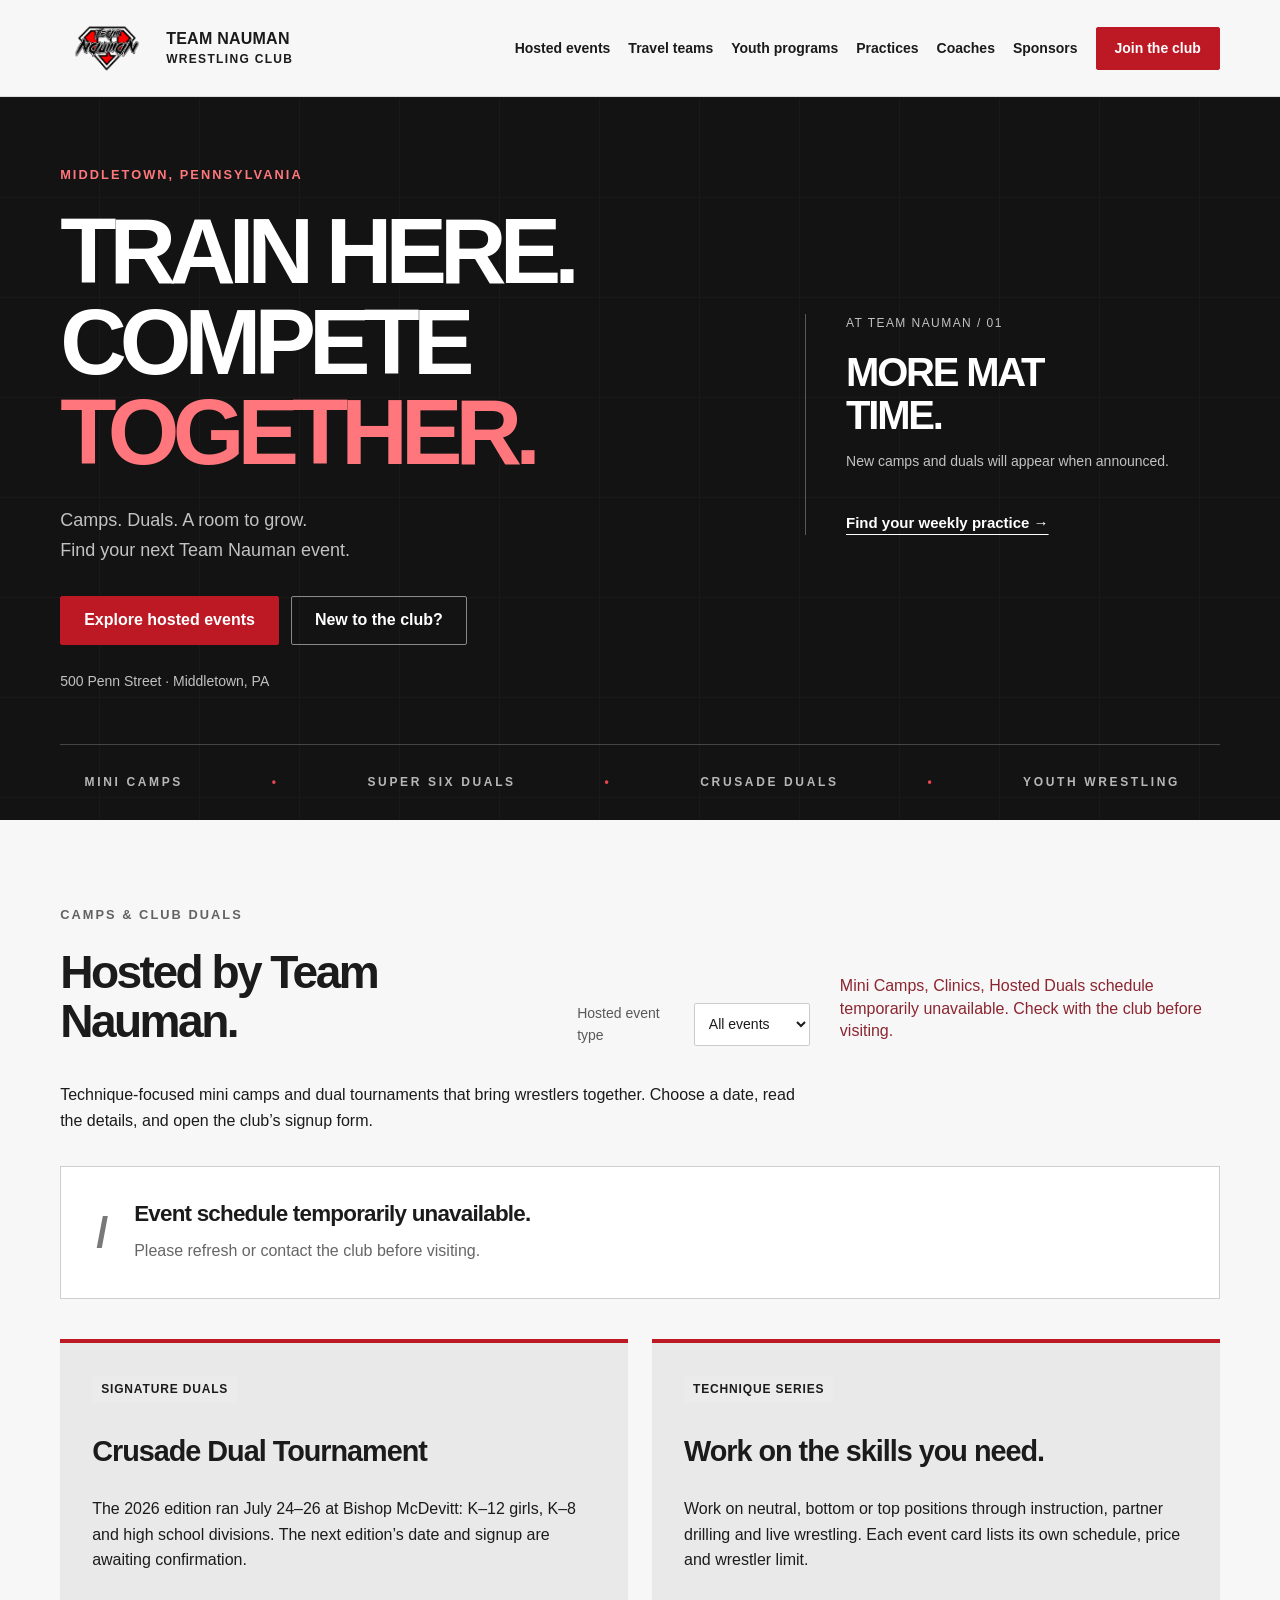
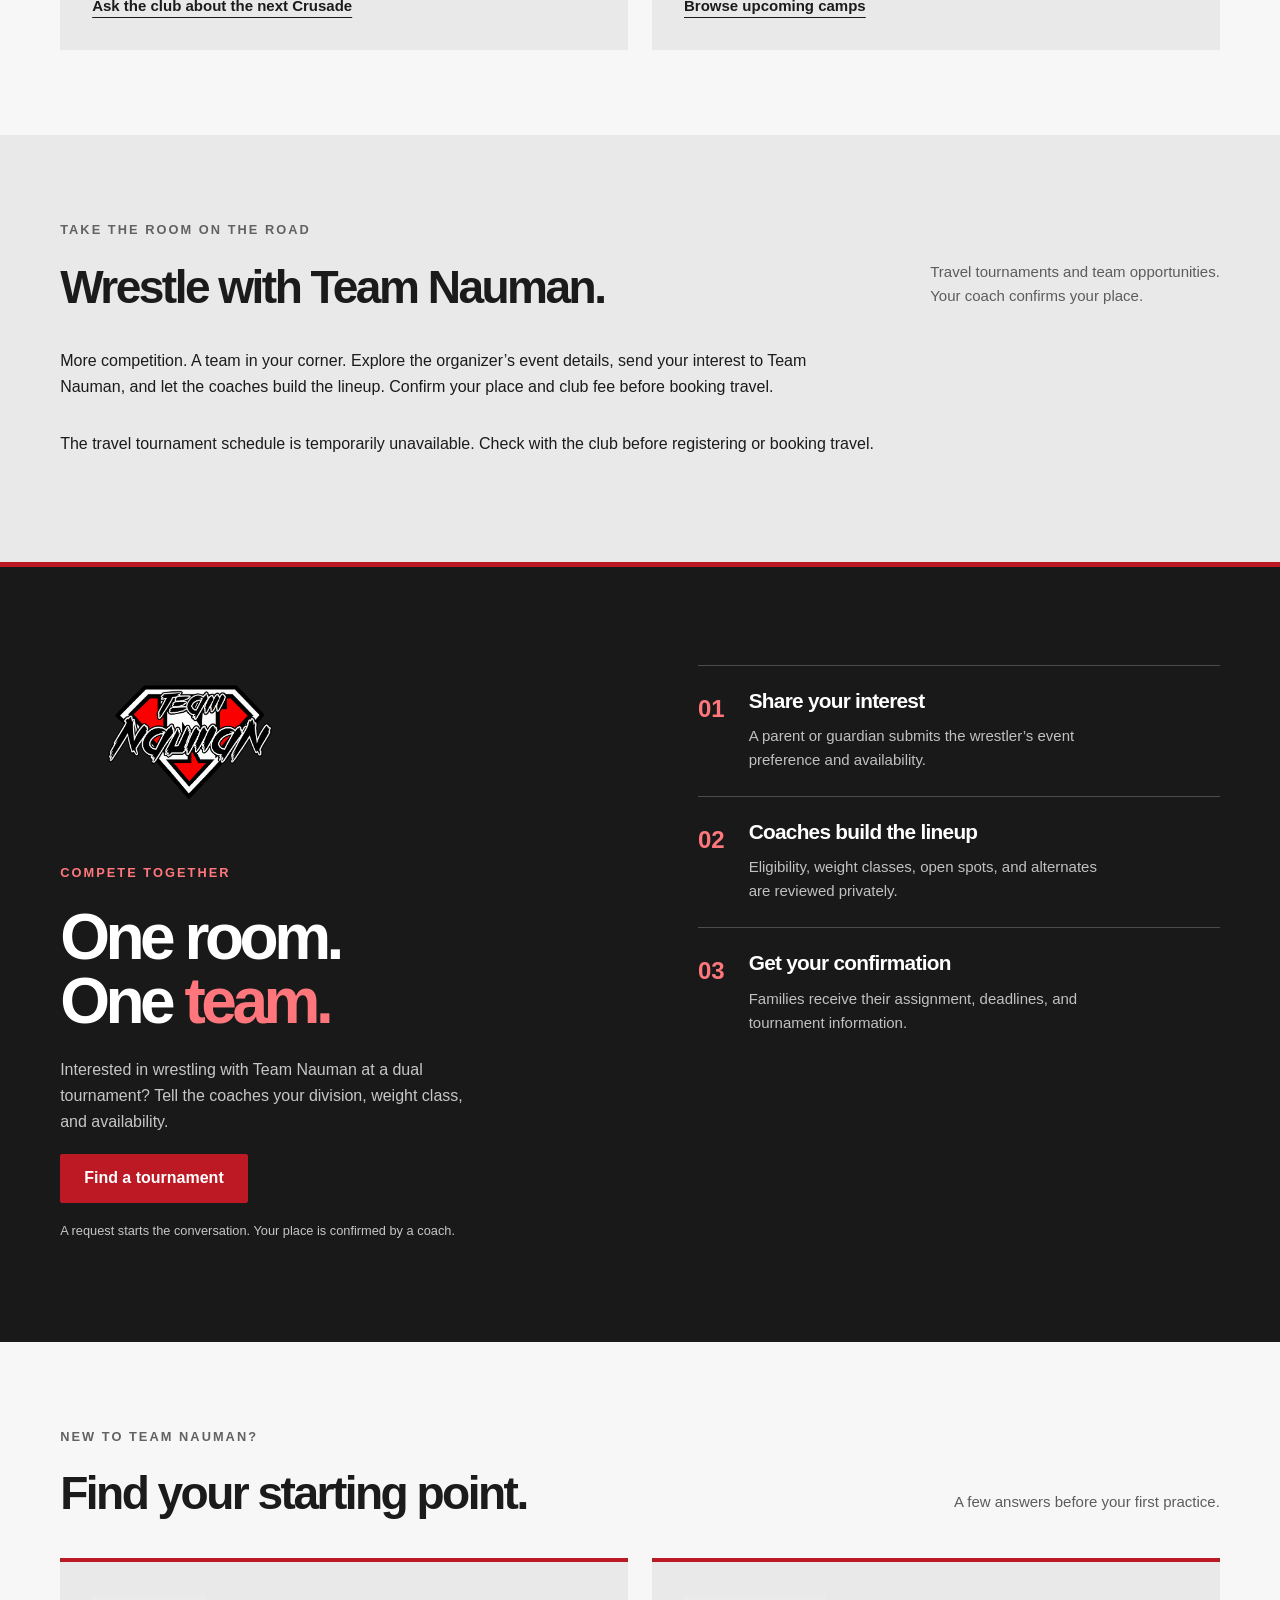
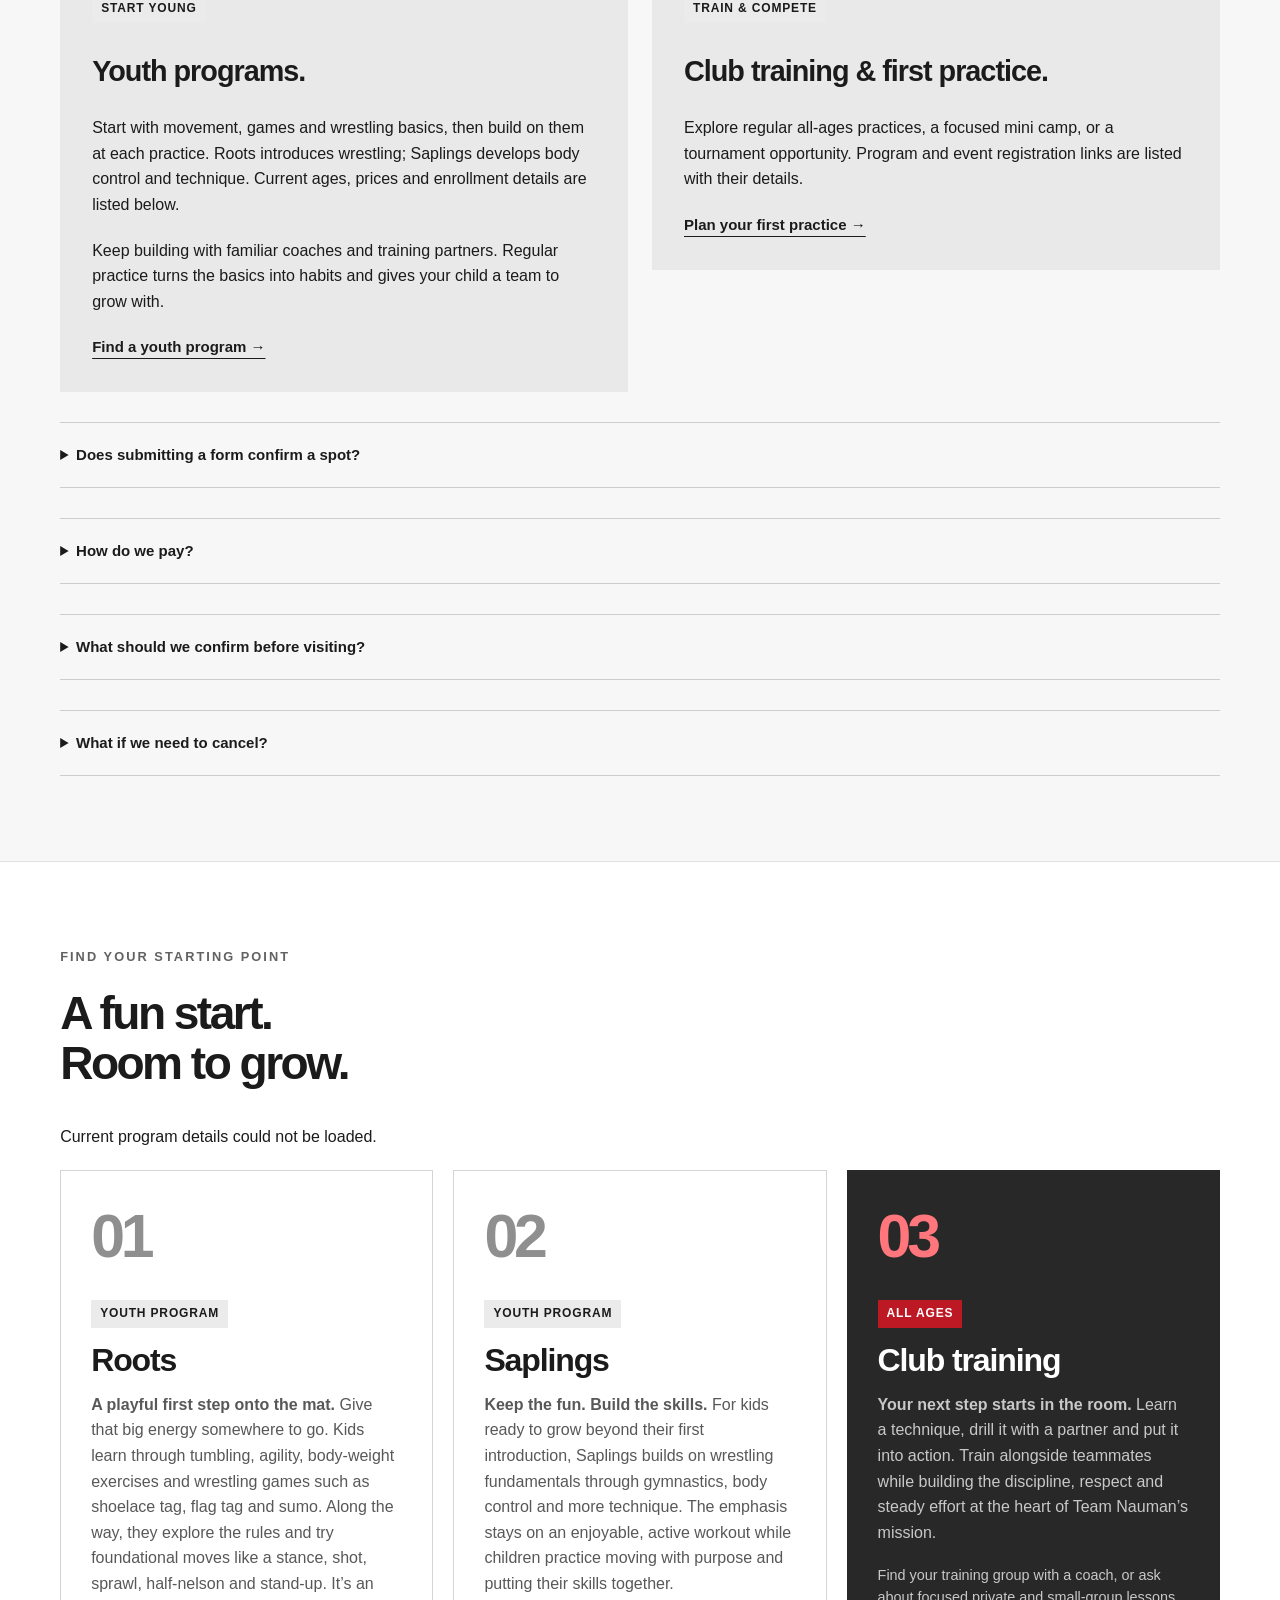
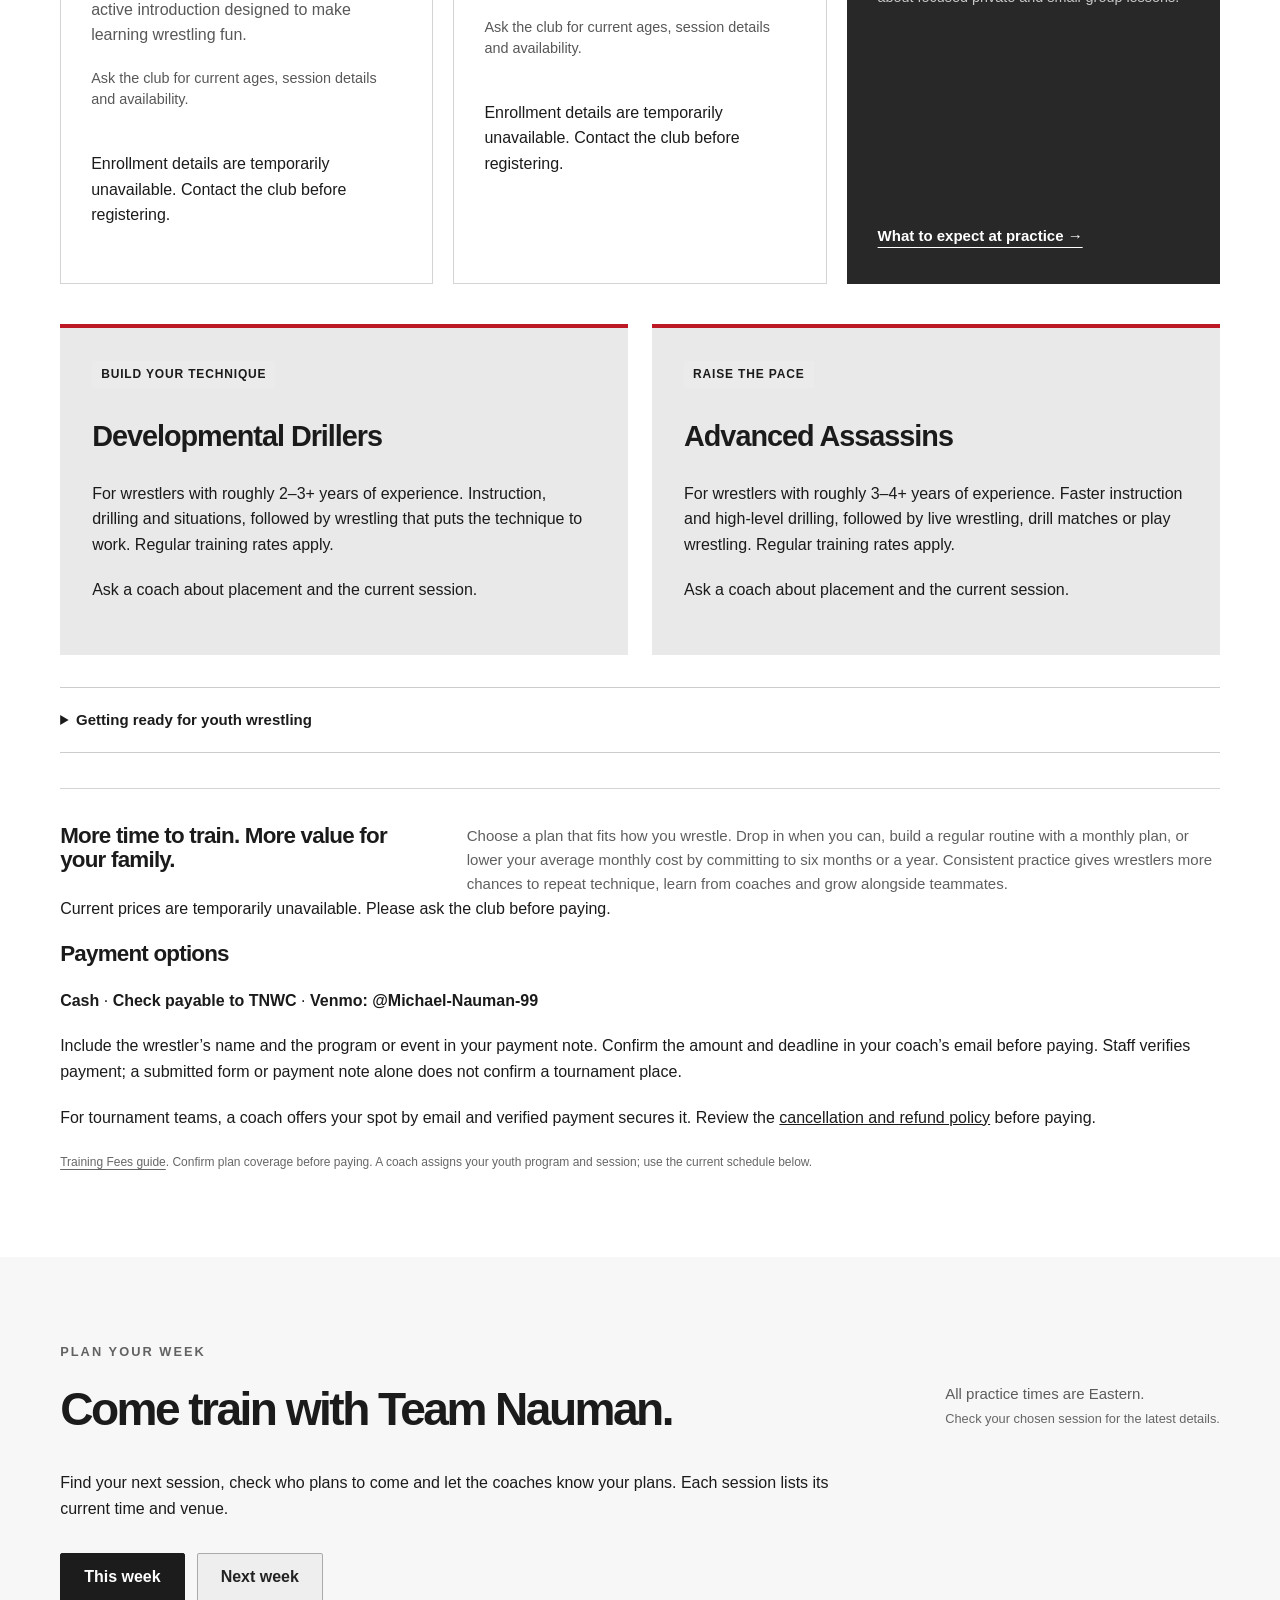
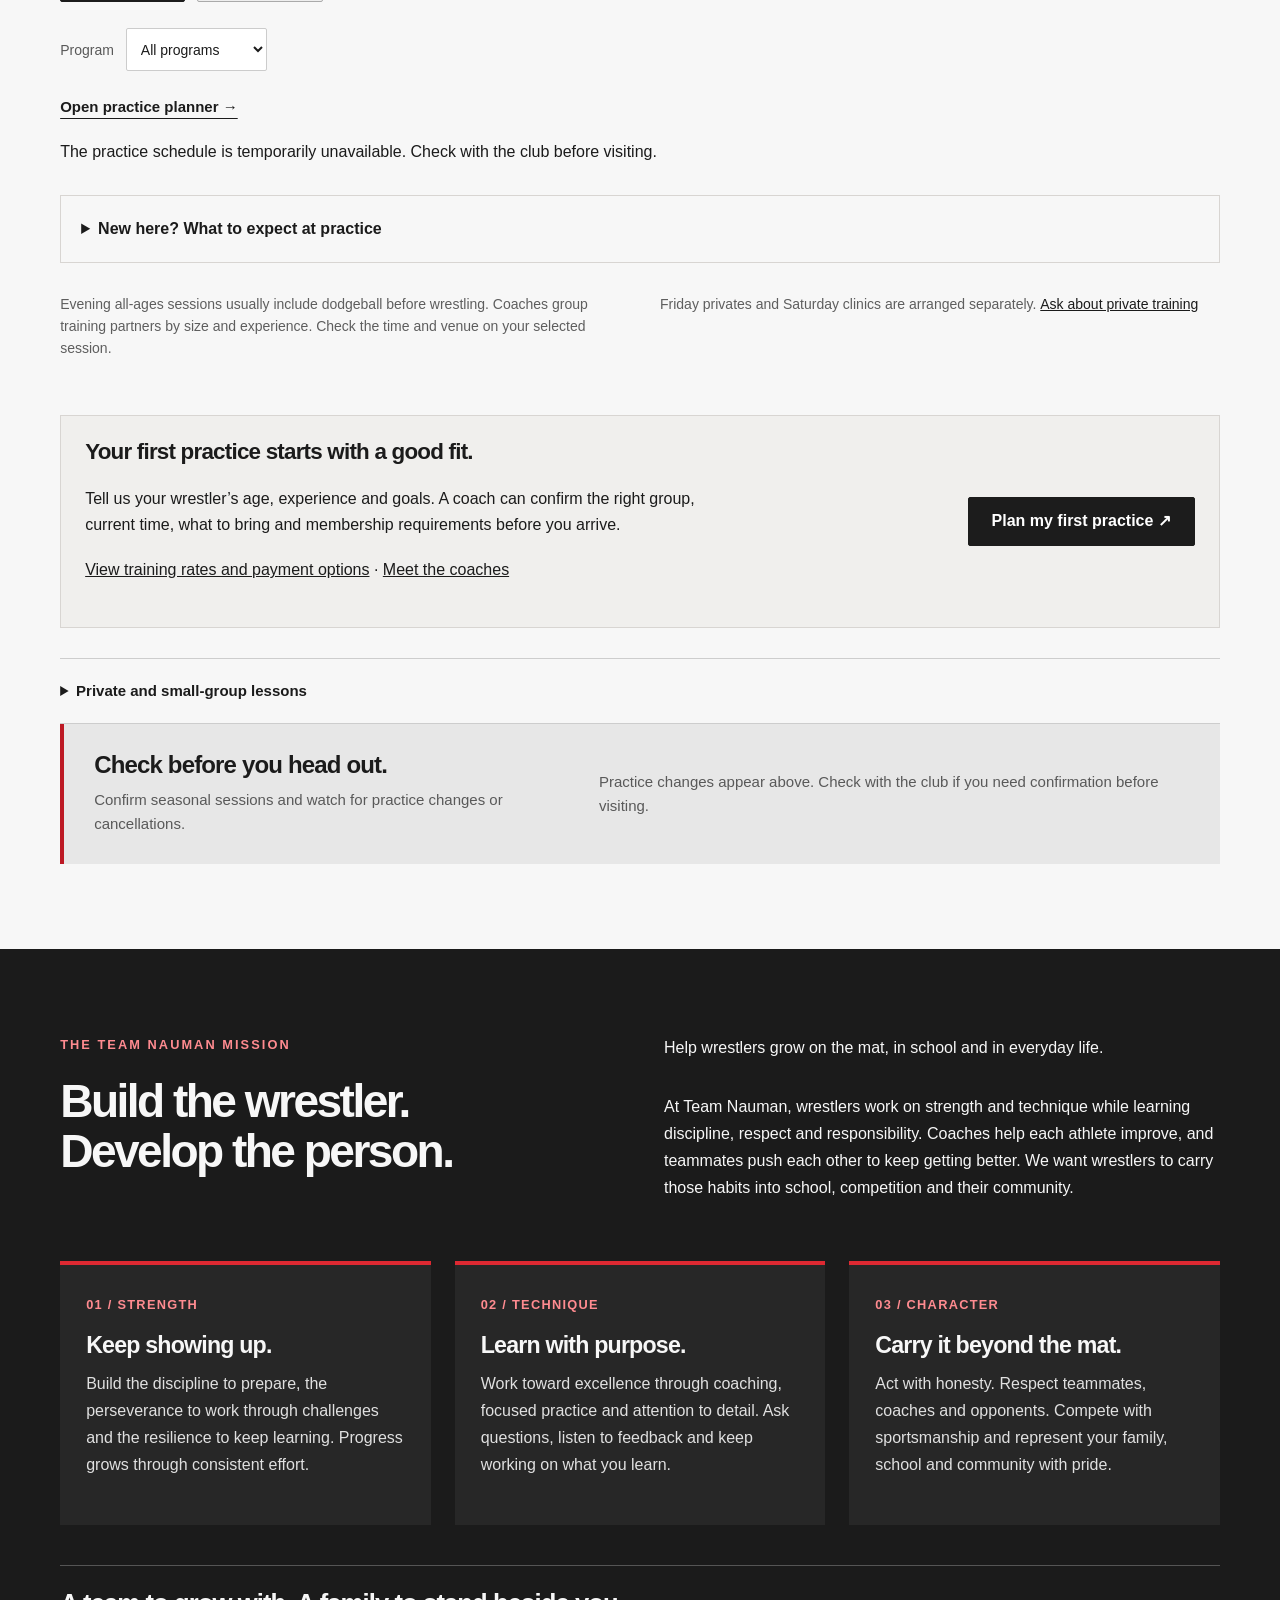
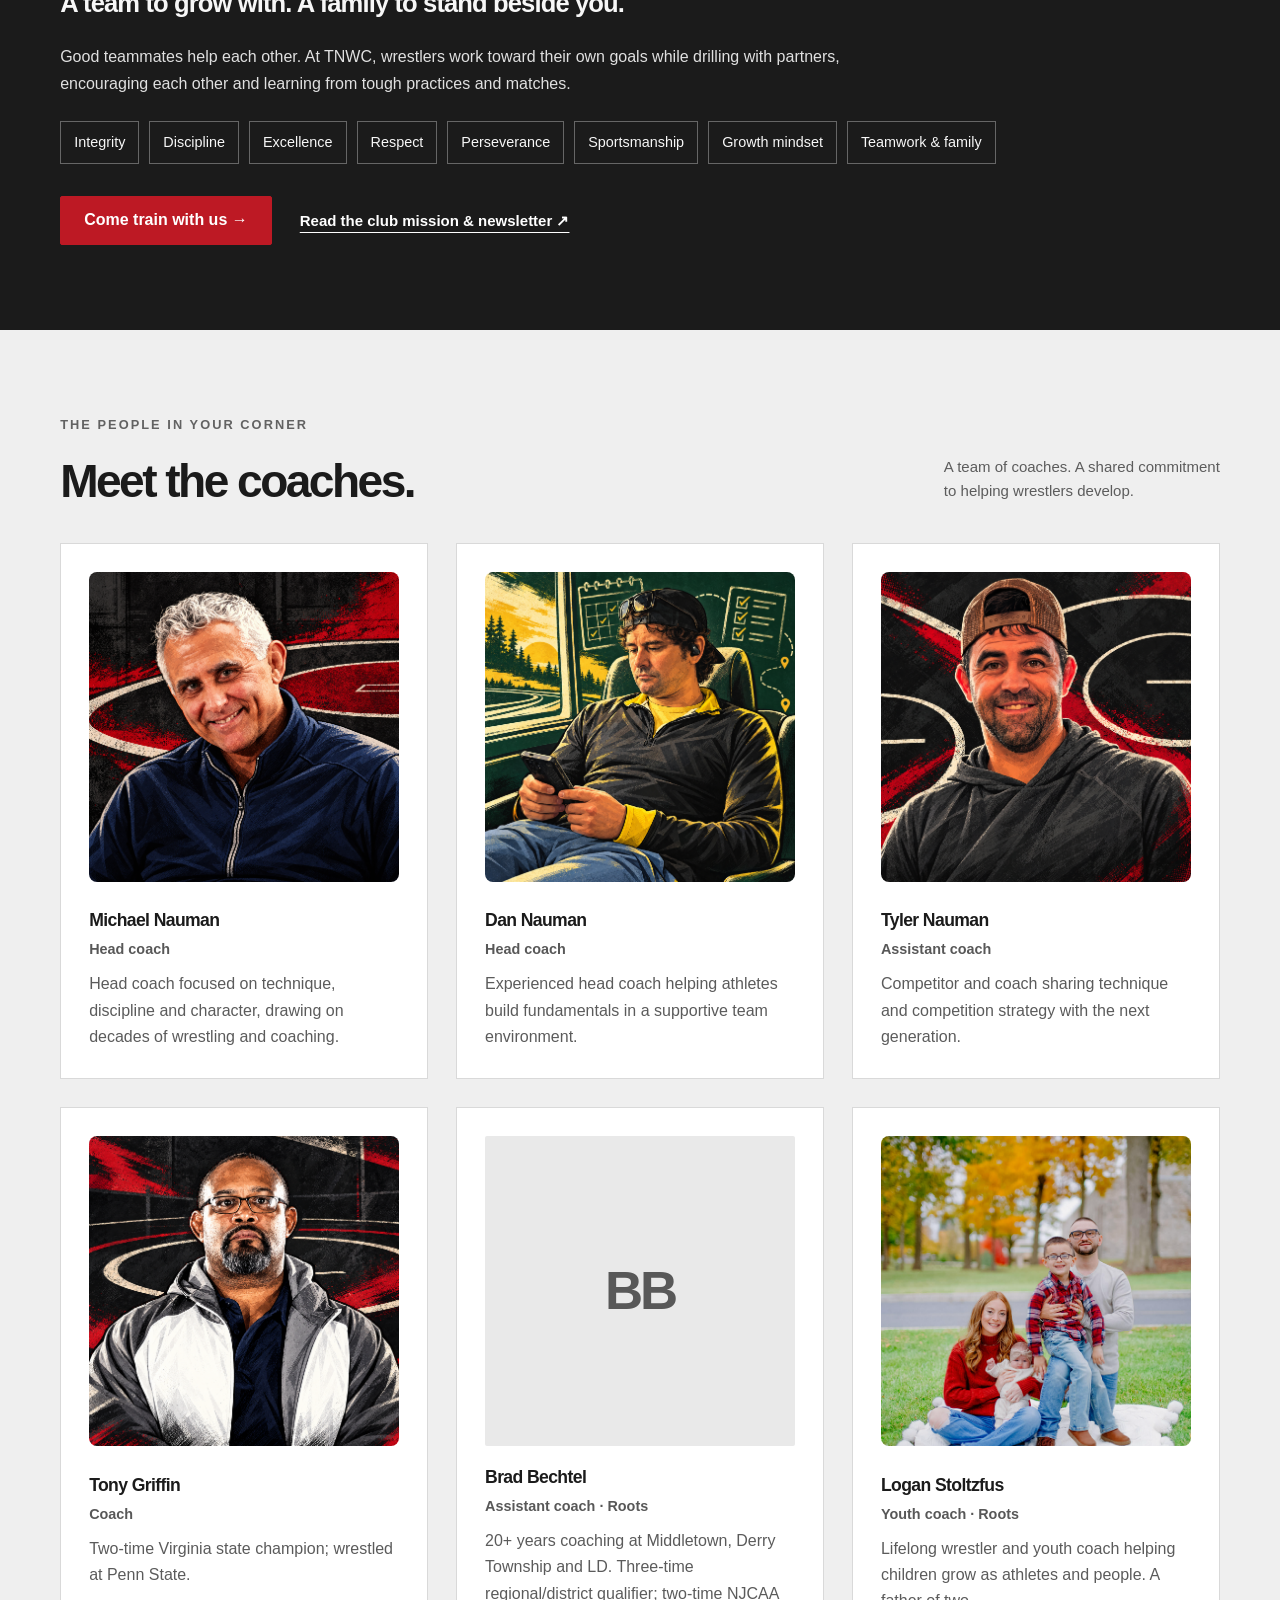
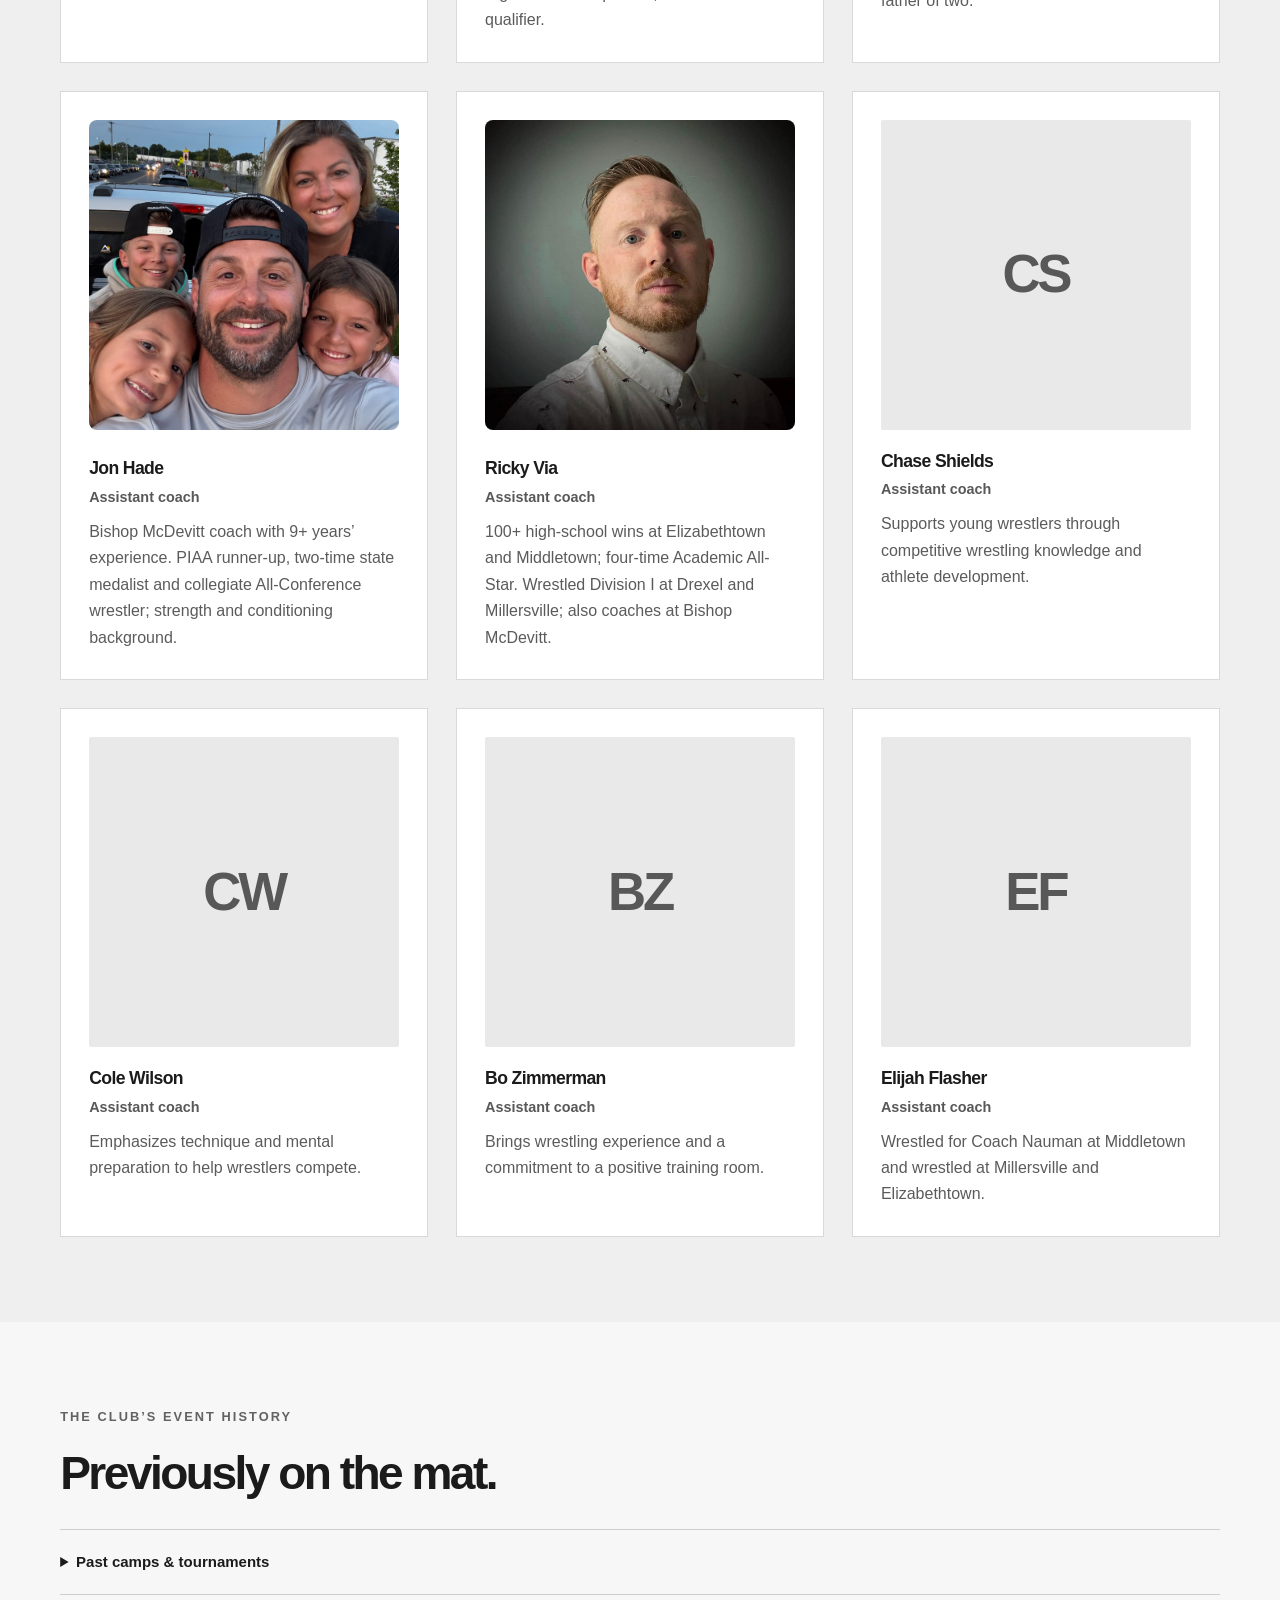
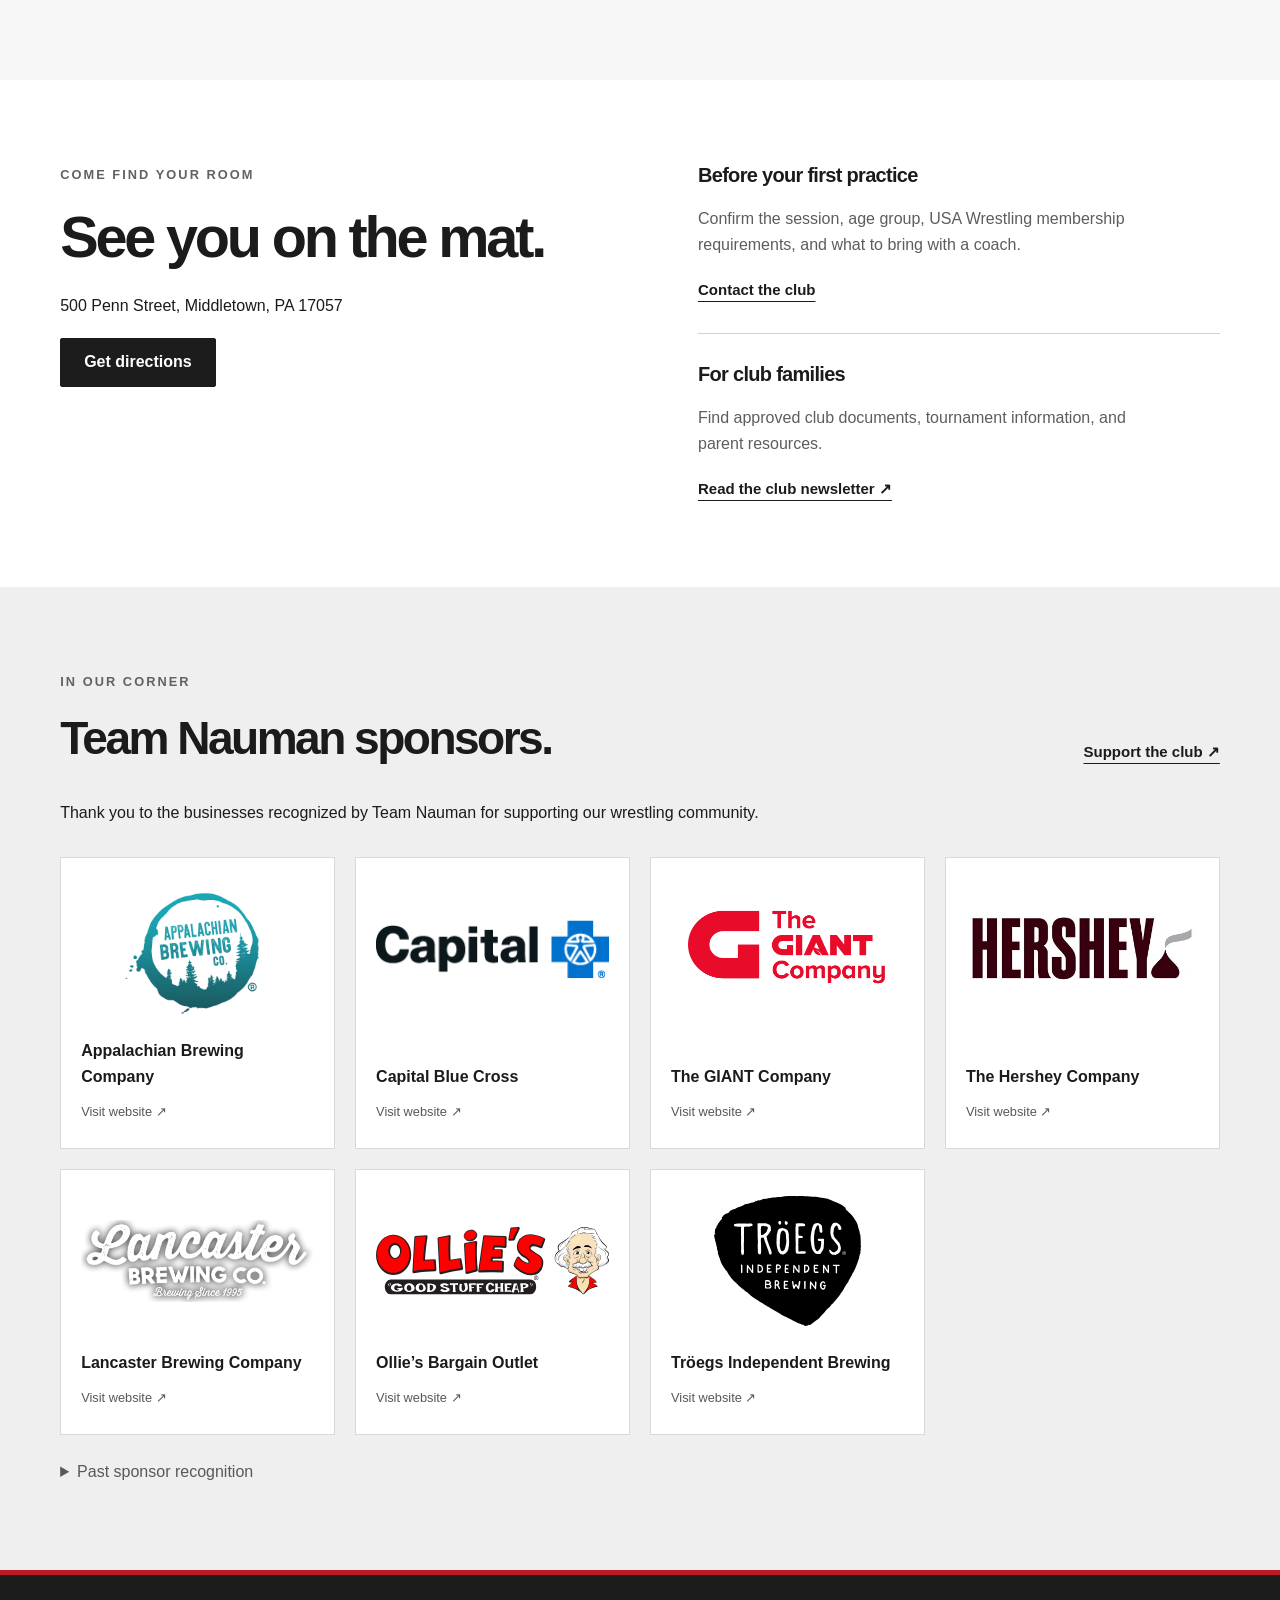
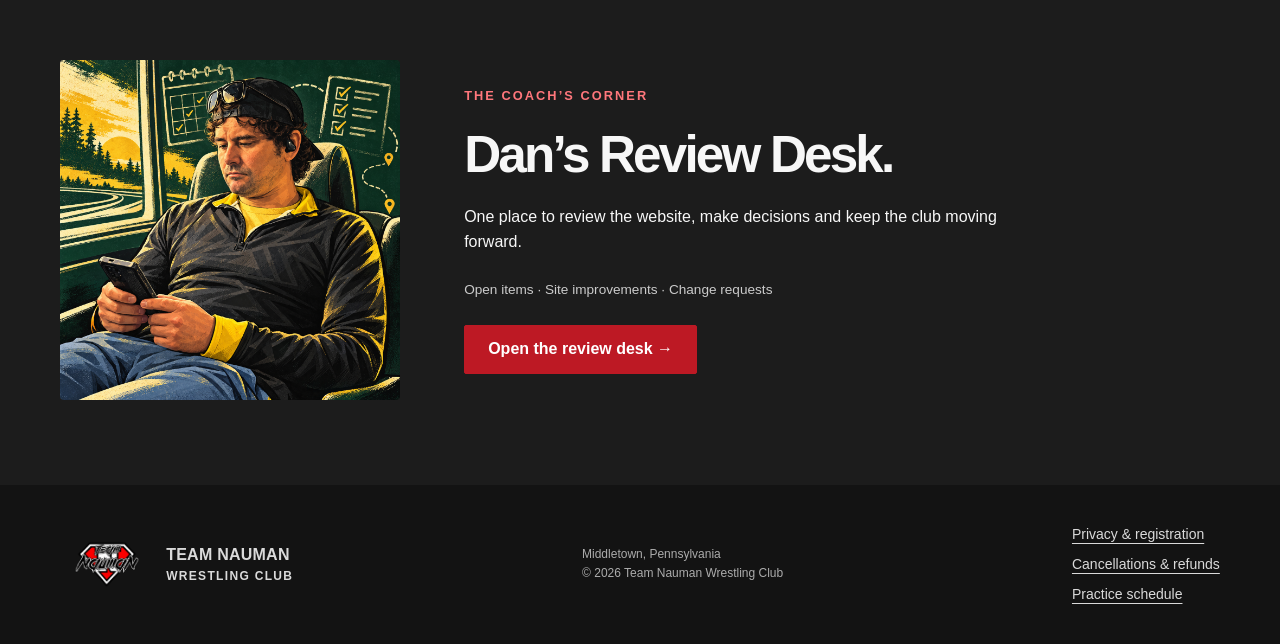
==== index.html @ 0bdbc4d7 "Simplify demo screens and save attendance from the website" ====
<!doctype html>
<html lang="en">
<head>
  <meta charset="utf-8"><meta name="viewport" content="width=device-width,initial-scale=1">
  <title>Team Nauman Wrestling Club | Middletown, PA</title>
  <meta name="description" content="Practice schedules, youth wrestling, coaches, and tournament team information for Team Nauman Wrestling Club in Middletown, Pennsylvania.">
  <meta name="robots" content="noindex,nofollow">
  <meta name="theme-color" content="#101513">
  <link rel="icon" href="./team-nauman-transparent.png?v=20261001-22" type="image/png">
  <link rel="stylesheet" href="./styles.css?v=20261001-22">
  <script src="./site-config.js?v=20261001-22" defer></script><script src="./mini-camps-feed.js?v=20261001-22"></script><script src="./practice-schedule.js?v=20261001-22" defer></script><script src="./app.js?v=20261001-22" defer></script><script src="./club-content.js?v=20261001-22" defer></script>
</head>
<body>
<a class="skip" href="#main">Skip to content</a>
<header class="header">
  <a class="brand" href="#main" aria-label="Team Nauman home"><span class="original-logo"><img src="./team-nauman-transparent.png" alt="Team Nauman diamond logo" width="1254" height="1254"></span><span class="brand-name">TEAM NAUMAN<small>WRESTLING CLUB</small></span></a>
  <button class="menu-toggle" aria-expanded="false" aria-controls="navigation">Menu</button>
  <nav id="navigation" aria-label="Main navigation"><a href="?eventType=all#events" data-event-kind="all">Hosted events</a><a href="#travel">Travel teams</a><a href="#programs">Youth programs</a><a href="#schedule">Practices</a><a href="#coaches">Coaches</a><a href="#sponsors">Sponsors</a><a class="button compact" href="#first-visit">Join the club</a></nav>
</header>
<main id="main">
  <section class="hero" aria-labelledby="hero-title">
    <div class="hero-copy"><p class="eyebrow">MIDDLETOWN, PENNSYLVANIA</p><h1 id="hero-title">TRAIN HERE.<br>COMPETE<br><em>TOGETHER.</em></h1><p class="hero-intro">Camps. Duals. A room to grow.<br>Find your next Team Nauman event.</p><div class="hero-actions"><a class="button" href="?eventType=all#events" data-event-kind="all">Explore hosted events</a><a class="button outline" href="#first-visit">New to the club?</a></div><p class="hero-location">500 Penn Street · Middletown, PA</p></div>
    <aside class="practice-feature" aria-labelledby="practice-feature-title"><span class="section-number">NEXT AT NAUMAN / 01</span><h2 id="practice-feature-title">TILTS.<br>TURNS.<br>MAT TIME.</h2><p>Mini Camp · Top: All types of tilts</p><div class="feature-row"><strong>October 4, 2026</strong><span>9:00–11:45 AM ET</span></div><div class="feature-row"><strong>$25 per wrestler</strong><span>Limited to 30</span></div><p class="feature-note">45 minutes of live wrestling.<br>Technique instruction and live wrestling.</p><a class="text-link" href="https://forms.gle/LYQUBDzCxduMugbh6" target="_blank" rel="noopener noreferrer">View club signup form ↗</a></aside>
    <div class="hero-bottom event-ticker" aria-label="Explore Team Nauman events and programs"><div class="event-ticker-window"><div class="event-ticker-track"><div class="event-ticker-group"><a href="?eventType=Camp#event-list">MINI CAMPS</a><span class="ticker-dot" aria-hidden="true">•</span><a href="?eventType=Tournament#event-list">SUPER SIX DUALS</a><span class="ticker-dot" aria-hidden="true">•</span><a href="#events">CRUSADE DUALS</a><span class="ticker-dot" aria-hidden="true">•</span><a href="#programs">YOUTH WRESTLING</a><span class="ticker-dot" aria-hidden="true">•</span></div><div class="event-ticker-group" aria-hidden="true"><a href="?eventType=Camp#event-list" tabindex="-1">MINI CAMPS</a><span class="ticker-dot" aria-hidden="true">•</span><a href="?eventType=Tournament#event-list" tabindex="-1">SUPER SIX DUALS</a><span class="ticker-dot" aria-hidden="true">•</span><a href="#events" tabindex="-1">CRUSADE DUALS</a><span class="ticker-dot" aria-hidden="true">•</span><a href="#programs" tabindex="-1">YOUTH WRESTLING</a><span class="ticker-dot" aria-hidden="true">•</span></div></div></div></div>
  </section>
  <div id="announcements" class="announcements" aria-live="polite" hidden></div>
  <section class="section events-section" id="events" aria-labelledby="events-title"><div class="section-heading"><div><p class="eyebrow">CAMPS &amp; CLUB DUALS</p><h2 id="events-title">Hosted by Team Nauman.</h2></div><label class="program-filter">Hosted event type <select id="event-filter"><option value="all">All events</option><option value="test">Test events</option><option>Tournament</option><option>Clinic</option><option>Camp</option></select></label></div><p class="section-intro">Technique-focused mini camps and dual tournaments that bring wrestlers together. Choose a date, read the details, and open the club’s signup form.</p><div id="event-list" class="event-list" aria-live="polite"></div><div class="signature-grid"><article><span class="badge">SIGNATURE DUALS</span><h3>Crusade Dual Tournament</h3><p>The 2026 edition ran July 24–26 at Bishop McDevitt: K–12 girls, K–8 and high school divisions. The next edition’s date and signup are awaiting confirmation.</p><a class="text-link" href="#visit">Ask the club about the next Crusade</a></article><article><span class="badge">TECHNIQUE SERIES</span><h3>Work on the skills you need.</h3><p>Work on neutral, bottom or top positions through instruction, partner drilling and live wrestling. Each event card lists its own schedule, price and wrestler limit.</p><a class="text-link" href="?eventType=Camp#event-list" data-event-kind="Camp">Browse upcoming camps</a></article></div></section><section class="section events-section travel-section" id="travel" aria-labelledby="travel-title"><div class="section-heading"><div><p class="eyebrow">TAKE THE ROOM ON THE ROAD</p><h2 id="travel-title">Wrestle with Team Nauman.</h2></div><p>Travel tournaments and team opportunities.<br>Your coach confirms your place.</p></div><p class="section-intro">More competition. A team in your corner. Explore the organizer’s event details, send your interest to Team Nauman, and let the coaches build the lineup. Confirm your place and club fee before booking travel.</p><div id="travel-event-list" class="event-list"></div></section><section class="team-section" id="teams" aria-labelledby="teams-title"><div class="team-copy"><div class="team-competition-mark"><span class="original-logo"><img src="./team-nauman-transparent.png" alt="Team Nauman diamond logo" width="1254" height="1254"></span></div><p class="eyebrow">COMPETE TOGETHER</p><h2 id="teams-title">One room.<br>One <em>team.</em></h2><p>Interested in wrestling with Team Nauman at a dual tournament? Tell the coaches your division, weight class, and availability.</p><a class="button" href="#travel">Find a tournament</a><p class="team-note">A request starts the conversation. Your place is confirmed by a coach.</p></div><ol class="team-steps"><li><span>01</span><div><h3>Share your interest</h3><p>A parent or guardian submits the wrestler’s event preference and availability.</p></div></li><li><span>02</span><div><h3>Coaches build the lineup</h3><p>Eligibility, weight classes, open spots, and alternates are reviewed privately.</p></div></li><li><span>03</span><div><h3>Get your confirmation</h3><p>Families receive their assignment, deadlines, and tournament information.</p></div></li></ol></section><section class="section first-visit-section" id="first-visit" aria-labelledby="first-visit-title"><div class="section-heading"><div><p class="eyebrow">NEW TO TEAM NAUMAN?</p><h2 id="first-visit-title">Find your starting point.</h2></div><p>A few answers before your first practice.</p></div><div class="signature-grid"><article><span class="badge">START YOUNG</span><h3>Youth programs.</h3><p>Start with movement, games and wrestling basics, then build on them at each practice. Roots introduces wrestling; Saplings develops body control and technique. Current ages, prices and enrollment details are listed below.</p><p>Keep building with familiar coaches and training partners. Regular practice turns the basics into habits and gives your child a team to grow with.</p><a class="text-link" href="#programs">Find a youth program →</a></article><article><span class="badge">TRAIN &amp; COMPETE</span><h3>Club training &amp; first practice.</h3><p>Explore regular all-ages practices, a focused mini camp, or a tournament opportunity. Program and event registration links are listed with their details.</p><a class="text-link" href="#schedule">Plan your first practice →</a></article></div><details class="event-archive"><summary>Does submitting a form confirm a spot?</summary><p>No. A coach confirms availability and offers your tournament place by email. Verified payment secures an offered place. Event eligibility and deadlines still apply.</p></details><details class="event-archive"><summary>How do we pay?</summary><p>Cash, check payable to TNWC, or Venmo @Michael-Nauman-99. Include the wrestler and event or program in the payment note. Staff verifies payments.</p><a class="text-link" href="#payment-options">Payment details</a></details><details class="event-archive"><summary>What should we confirm before visiting?</summary><p>Confirm your program, current session, eligibility or membership requirements, and what to bring with the club. Published seasonal practice times can change.</p><a class="text-link" href="mailto:teamnaumanwrestlingclub@gmail.com?subject=First%20practice%20question">Email a first-practice question</a></details><details class="event-archive"><summary>What if we need to cancel?</summary><p>Email the club promptly with the wrestler’s name and event or program. Refund and credit eligibility depends on timing and the applicable registration terms.</p><a class="text-link" href="./refunds.html">Cancellation &amp; refund policy</a></details></section><section class="section program-section" id="programs" aria-labelledby="programs-title">
    <div class="section-heading"><div><p class="eyebrow">FIND YOUR STARTING POINT</p><h2 id="programs-title">A fun start.<br>Room to grow.</h2></div></div>
    <p id="program-content-status" role="status"></p><div class="program-grid"><article class="program-card" data-live-program="Roots"><span class="program-number">01</span><span class="badge">YOUTH PROGRAM</span><h3>Roots</h3><p><strong>A playful first step onto the mat.</strong> Give that big energy somewhere to go. Kids learn through tumbling, agility, body-weight exercises and wrestling games such as shoelace tag, flag tag and sumo. Along the way, they explore the rules and try foundational moves like a stance, shot, sprawl, half-nelson and stand-up. It’s an active introduction designed to make learning wrestling fun.</p><p class="program-meta" data-program-info>Loading current program details...</p><p class="program-meta" data-program-coaches></p><div data-program-enrollment></div></article><article class="program-card" data-live-program="Saplings"><span class="program-number">02</span><span class="badge">YOUTH PROGRAM</span><h3>Saplings</h3><p><strong>Keep the fun. Build the skills.</strong> For kids ready to grow beyond their first introduction, Saplings builds on wrestling fundamentals through gymnastics, body control and more technique. The emphasis stays on an enjoyable, active workout while children practice moving with purpose and putting their skills together.</p><p class="program-meta" data-program-info>Loading current program details...</p><p class="program-meta" data-program-coaches></p><div data-program-enrollment></div></article><article class="program-card dark-card"><span class="program-number">03</span><span class="badge">ALL AGES</span><h3>Club training</h3><p><strong>Your next step starts in the room.</strong> Learn a technique, drill it with a partner and put it into action. Train alongside teammates while building the discipline, respect and steady effort at the heart of Team Nauman’s mission.</p><p class="program-meta">Find your training group with a coach, or ask about focused private and small-group lessons.</p><a class="text-link" href="#schedule">What to expect at practice →</a></article></div>
<div class="signature-grid training-paths"><article><span class="badge">BUILD YOUR TECHNIQUE</span><h3>Developmental Drillers</h3><p>For wrestlers with roughly 2–3+ years of experience. Instruction, drilling and situations, followed by wrestling that puts the technique to work. Regular training rates apply.</p><p class="program-meta">Ask a coach about placement and the current session.</p></article><article><span class="badge">RAISE THE PACE</span><h3>Advanced Assassins</h3><p>For wrestlers with roughly 3–4+ years of experience. Faster instruction and high-level drilling, followed by live wrestling, drill matches or play wrestling. Regular training rates apply.</p><p class="program-meta">Ask a coach about placement and the current session.</p></article></div><details class="event-archive"><summary>Getting ready for youth wrestling</summary><p>Beginners are welcome. Wear shorts and a T-shirt; avoid jeans, zippers and jewelry. Wrestling shoes are recommended, but beginners can ask the coach about starting without them. Parents may watch from the designated area. Confirm current requirements before your first visit.</p></details>
    <div class="membership-strip" id="membership"><h3>More time to train. More value for your family.</h3><p>Choose a plan that fits how you wrestle. Drop in when you can, build a regular routine with a monthly plan, or lower your average monthly cost by committing to six months or a year. Consistent practice gives wrestlers more chances to repeat technique, learn from coaches and grow alongside teammates.</p></div><div id="live-prices" aria-live="polite"><p>Loading current training prices...</p></div><div class="payment-info" id="payment-options"><h3>Payment options</h3><p><strong>Cash</strong> · <strong>Check payable to TNWC</strong> · <strong>Venmo: @Michael-Nauman-99</strong></p><p>Include the wrestler’s name and the program or event in your payment note. Confirm the amount and deadline in your coach’s email before paying. Staff verifies payment; a submitted form or payment note alone does not confirm a tournament place.</p><p>For tournament teams, a coach offers your spot by email and verified payment secures it. Review the <a href="./refunds.html">cancellation and refund policy</a> before paying.</p></div><p class="source-note"><a href="https://docs.google.com/document/d/10PdZisxiop9ddKDZMmaayyO-7nDhJwLCcLj61djwL74/edit" target="_blank" rel="noopener noreferrer">Training Fees guide</a>. Confirm plan coverage before paying. A coach assigns your youth program and session; use the current schedule below.</p>
  </section><section class="section schedule-section" id="schedule" aria-labelledby="schedule-title">
    <div class="section-heading"><div><p class="eyebrow">PLAN YOUR WEEK</p><h2 id="schedule-title">Come train with Team Nauman.</h2></div><p>All practice times are Eastern.<br><span id="schedule-verification">Check your chosen session for the latest details.</span></p></div>
<p class="section-intro">Find your next session, check who plans to come and let the coaches know your plans. Each session lists its current time and venue.</p>
<div class="practice-controls" role="group" aria-label="Practice week"><button class="button dark" data-practice-week="0" aria-pressed="true">This week</button><button class="button dark" data-practice-week="1" aria-pressed="false">Next week</button></div><label class="program-filter">Program <select id="program-filter"><option value="all">All programs</option><option>All ages</option><option>Youth programs</option></select></label><h3 id="schedule-week-label"></h3><p><a class="text-link" href="./practice.html">Open practice planner →</a></p><div id="practice-list" class="practice-list" aria-live="polite"><p>Loading the current practice schedule...</p></div>
<details class="practice-fit practice-expectations"><summary>New here? What to expect at practice</summary>    <p class="section-intro">Get more from every hour on the mat. Learn the details, drill with a partner and put your technique to work in wrestling. Team Nauman brings athletes together to build skill, confidence through practice, and the discipline and respect that carry beyond competition.</p>
<div class="practice-location"><div><p class="eyebrow">EVERY REGULAR CLUB PRACTICE</p><h3>Find your room.</h3><p>Check the location on your chosen session. The usual club venue is 500 Penn Street, Middletown, PA 17057.</p></div><a class="button dark" href="https://www.google.com/maps/search/?api=1&amp;query=500%20Penn%20Street%2C%20Middletown%2C%20PA%2017057" target="_blank" rel="noopener noreferrer">Get practice directions ↗</a></div>
<div class="practice-experience"><article><span class="eyebrow">01 / LEARN</span><h3>See the details.</h3><p>Coaches demonstrate technique and help wrestlers understand how and when to use it. Ask questions and work on the positions that matter to you.</p></article><article><span class="eyebrow">02 / DRILL</span><h3>Make it your own.</h3><p>Repeat the movement with a training partner. Situational drilling gives you a focused way to work through positions and improve the details.</p></article><article><span class="eyebrow">03 / WRESTLE</span><h3>Put it into action.</h3><p>Apply what you learned in wrestling. Depending on your group, sessions finish with live wrestling, drill matches or play wrestling.</p></article></div>
<details class="practice-fit"><summary>Which practice is right for my wrestler?</summary><div><p><strong>Just getting started?</strong> Roots introduces wrestling through games and movement. Saplings builds body control and basic technique. <a href="#programs">Explore youth programs and registration.</a></p><p><strong>Building technique:</strong> Developmental Drillers is described in the newsletter for wrestlers with roughly 2–3+ years of experience: about an hour of instruction, drilling and situations, followed by 30 minutes applying the technique in wrestling.</p><p><strong>Ready for a faster pace:</strong> Advanced Assassins is described for roughly 3–4+ years of experience: 45–50 minutes of instruction and high-level drilling, then 40–45 minutes of live wrestling, drill matches or play wrestling. Coaches pause to correct and highlight details.</p><p>A coach confirms placement and which weekly session offers each group. The weekly “All ages” listing does not mean every experience group trains together.</p></div></details>
</details>    <div class="schedule-notes"><p>Evening all-ages sessions usually include dodgeball before wrestling. Coaches group training partners by size and experience. Check the time and venue on your selected session.</p><p>Friday privates and Saturday clinics are arranged separately. <button class="inline-button" data-service="privateTrainingUrl">Ask about private training</button></p></div>
<div class="practice-first-visit"><div><h3>Your first practice starts with a good fit.</h3><p>Tell us your wrestler’s age, experience and goals. A coach can confirm the right group, current time, what to bring and membership requirements before you arrive.</p><p><a href="#membership">View training rates and payment options</a> · <a href="#coaches">Meet the coaches</a></p></div><a class="button dark" href="mailto:teamnaumanwrestlingclub@gmail.com?subject=First%20practice%20at%20Team%20Nauman&amp;body=Hello%20Team%20Nauman%2C%0A%0AWe%20would%20like%20to%20attend%20a%20practice%20at%20500%20Penn%20Street%2C%20Middletown.%0A%0AParent%20/%20guardian%20name%3A%0AWrestler%20name%3A%0AAge%20/%20grade%3A%0AYears%20of%20wrestling%20experience%3A%0APreferred%20practice%20day%3A%0ASkills%20or%20goals%3A%0ABest%20email%20/%20phone%3A%0A%0APlease%20confirm%20the%20right%20group%2C%20session%20time%2C%20membership%20requirements%2C%20what%20to%20bring%20and%20the%20fee.%0A%0AThank%20you%21">Plan my first practice ↗</a></div><details class="event-archive"><summary>Private and small-group lessons</summary><div class="club-training-details" id="club-training"><h3 id="private-lessons">A coach in your corner.</h3><p>Private or small-group lessons make room to focus on your wrestler’s questions and goals. A family might ask to revisit a move from practice, work through a difficult position or plan focused preparation for an upcoming event. Discuss the goal with the coach first so the session has a clear purpose.</p><details class="event-archive"><summary>Choose a coach for private lessons</summary><p>Start with the coach biographies below. Jon Hade’s background includes strength and conditioning; Ricky Via brings Division I wrestling experience; Brad Bechtel and Logan Stoltzfus have youth coaching backgrounds. Dan and Michael can help families discuss the right fit. Ask your preferred coach about the goal, format, availability and fee. Check availability directly with the coach.</p></details><div class="hero-actions"><a class="button dark" href="#coaches">Find your coach</a><a class="button light" href="mailto:teamnaumanwrestlingclub@gmail.com?subject=Private%20lesson%20inquiry&amp;body=Hello%20Team%20Nauman%2C%0A%0AI%20would%20like%20to%20discuss%20private%20or%20small-group%20lessons.%0A%0AParent%20/%20wrestler%20name%3A%0AAge%20/%20grade%3A%0AWrestling%20experience%3A%0APreferred%20coach%20%28or%20please%20recommend%20one%29%3A%0ASkills%20or%20positions%20we%20would%20like%20to%20work%20on%3A%0AUpcoming%20event%20/%20goal%20%28optional%29%3A%0APreferred%20days%20/%20times%3A%0APrivate%20or%20small-group%20preference%3A%0ABest%20contact%3A%0A%0APlease%20confirm%20availability%2C%20session%20length%2C%20location%20and%20fee.%0A%0AThank%20you%21">Ask about private lessons ↗</a></div></div></details>    <div class="calendar-strip"><div><h3>Check before you head out.</h3><p>Confirm seasonal sessions and watch for practice changes or cancellations.</p></div><div class="calendar-actions"><button class="button dark" id="calendar-toggle" aria-expanded="false" aria-controls="calendar-panel">Open club calendar</button><button class="button light" id="calendar-subscribe">Subscribe to updates</button></div></div>
    <div id="calendar-panel" hidden></div>
    
  </section><section class="section mission-section" id="club" aria-labelledby="mission-title"><div class="mission-lead"><div><p class="eyebrow">THE TEAM NAUMAN MISSION</p><h2 id="mission-title">Build the wrestler.<br>Develop the person.</h2></div><div><p class="section-intro">Help wrestlers grow on the mat, in school and in everyday life.</p><p>At Team Nauman, wrestlers work on strength and technique while learning discipline, respect and responsibility. Coaches help each athlete improve, and teammates push each other to keep getting better. We want wrestlers to carry those habits into school, competition and their community.</p></div></div><div class="mission-pillars"><article><span>01 / STRENGTH</span><h3>Keep showing up.</h3><p>Build the discipline to prepare, the perseverance to work through challenges and the resilience to keep learning. Progress grows through consistent effort.</p></article><article><span>02 / TECHNIQUE</span><h3>Learn with purpose.</h3><p>Work toward excellence through coaching, focused practice and attention to detail. Ask questions, listen to feedback and keep working on what you learn.</p></article><article><span>03 / CHARACTER</span><h3>Carry it beyond the mat.</h3><p>Act with honesty. Respect teammates, coaches and opponents. Compete with sportsmanship and represent your family, school and community with pride.</p></article></div><div class="mission-family"><h3>A team to grow with. A family to stand beside you.</h3><p>Good teammates help each other. At TNWC, wrestlers work toward their own goals while drilling with partners, encouraging each other and learning from tough practices and matches.</p><div class="mission-values" aria-label="Team Nauman core values"><span>Integrity</span><span>Discipline</span><span>Excellence</span><span>Respect</span><span>Perseverance</span><span>Sportsmanship</span><span>Growth mindset</span><span>Teamwork &amp; family</span></div></div><div class="mission-actions"><a class="button" href="#schedule">Come train with us →</a><a class="text-link" href="https://docs.google.com/document/d/14ft6OLKkyadihxkkNTqhnUEIVE-a8AMwWWwLqBoVk2Y/edit" target="_blank" rel="noopener noreferrer">Read the club mission &amp; newsletter ↗</a></div></section><section class="section coaches-section" id="coaches" aria-labelledby="coaches-title"><div class="section-heading"><div><p class="eyebrow">THE PEOPLE IN YOUR CORNER</p><h2 id="coaches-title">Meet the coaches.</h2></div><p>A team of coaches. A shared commitment<br>to helping wrestlers develop.</p></div><div id="coach-list" class="coach-grid"></div></section><section class="section stories-section" id="stories" aria-labelledby="stories-title"><p class="eyebrow">FROM THE TEAM</p><h2 id="stories-title">Stories from the mat.</h2><div id="testimonial-list"></div></section><section class="section" id="past-events"><p class="eyebrow">THE CLUB’S EVENT HISTORY</p><h2>Previously on the mat.</h2><details class="event-archive"><summary>Past camps &amp; tournaments</summary><div id="recent-event-history" hidden></div><div><p><strong>Earlier 2026 clinics</strong><br>January 25: Changeovers and turns · February 8: Tilts · February 16: Baseline defense · March 1: Peyton Hall clinic · March 15: Finishing shots. These dates have passed.</p><p><strong>Earlier travel events</strong><br>Battle at the Nook (December 2025), National Freestyle Duals (April 2026), NHSCA Nationals (March 2026), NHSCA Duals (May 2026) and AAU Scholastic Duals (June 2026). Historical listings are not current signup opportunities.</p><p><strong>2026 mini-camp series · Past dates</strong><br>August 23: Neutral: outside step, short offense and front headlocks.<br>August 30: Top: bars, hammer locks and halves.<br>September 20: Bottom: high turns, shoulder rolls, changeovers and Granbys.<br>September 27: Baseline defense: supplied historical listing; its form now shows October 12.<br>Series information: $25 per wrestler, up to 30 wrestlers, 45 minutes of live wrestling, 500 Penn Street. These dates have passed.</p><p><strong>Battle in the Burgh</strong><br>September 5, 2026 · Monroeville Convention Center, Monroeville, PA.<br>K–4, K–8, high school and girls · Fee records differ ($45 in the supplied message; $55 in the newsletter). Past event.<br>Historical weight needs: HS 285 (+3 lb); K–8 120, 140, 175 (+2 lb); girls 50, 56, 62, 122, 127, 132, 138, 170, 235. These are past requests, not current openings.<br><a href="https://www.breakthechainswrestling.com/battle-in-the-burgh" target="_blank" rel="noopener noreferrer">Tournament information</a></p><p><strong>Waterway Duals</strong><br>September 12–13, 2026 · Spooky Nook Sports Complex, Manheim, PA.<br>Latest supplied historical weight needs: HS 102, 134, 191; MS 110, 120, 125, 130, 160, HWT; youth 61, 82, 88, 95, 105, 115, HWT; girls 50, 57, 64, 70, 77, 84, 100, 110, 115, 118, 122, 128, 132, 170, HWT.<br><a href="https://nawewrestling.com/waterwayduals2026.html" target="_blank" rel="noopener noreferrer">Tournament information</a>. Past needs do not indicate current roster openings.</p><p><strong>2026 TNWC Crusade Dual Tournament</strong><br>July 24: K–12 girls · July 25: K–8 · July 26: high school.<br>Bishop McDevitt · Supplied fee $40. Past event.</p><p><strong>Crusade Dual Tournament · 2025</strong><br>July 25–27, 2025 · Bishop McDevitt</p><p><strong>TNWC Super Six Dual Tournament</strong><br>October 11–12, 2025 · Bishop McDevitt</p></div></details></section><section class="section visit-section" id="visit" aria-labelledby="visit-title"><div><p class="eyebrow">COME FIND YOUR ROOM</p><h2 id="visit-title">See you on the mat.</h2><p id="address">500 Penn Street<br>Middletown, PA 17057</p><a class="button dark" id="directions" href="https://www.google.com/maps/search/?api=1&amp;query=500%20Penn%20Street%20Middletown%20PA%2017057" target="_blank" rel="noopener noreferrer">Get directions</a></div><div class="visit-info"><h3>Before your first practice</h3><p>Confirm the session, age group, USA Wrestling membership requirements, and what to bring with a coach.</p><button class="text-link" id="contact-button">Contact the club</button><hr><h3>For club families</h3><p>Find approved club documents, tournament information, and parent resources.</p><a class="text-link" href="https://docs.google.com/document/d/14ft6OLKkyadihxkkNTqhnUEIVE-a8AMwWWwLqBoVk2Y/edit" target="_blank" rel="noopener noreferrer">Read the club newsletter ↗</a></div></section>
<section class="section sponsors-section" id="sponsors" aria-labelledby="sponsors-title"><div class="section-heading"><div><p class="eyebrow">IN OUR CORNER</p><h2 id="sponsors-title">Team Nauman sponsors.</h2></div><a class="text-link" href="mailto:teamnaumanwrestlingclub@gmail.com?subject=Team%20Nauman%20%E2%80%94%20support%20inquiry&amp;body=Hello%20Team%20Nauman%2C%0A%0AI%20would%20like%20to%20learn%20about%20supporting%20the%20club.%0A%0AName%3A%0ABusiness%20/%20organization%20%28if%20applicable%29%3A%0AEmail%20/%20phone%3A%0AWebsite%20%28optional%29%3A%0A%0AType%20of%20support%20%28sponsorship%2C%20financial%20donation%2C%20equipment%20/%20services%2C%20volunteering%2C%20or%20other%29%3A%0AWhat%20I%20would%20like%20to%20contribute%20%28amount%2C%20items%2C%20services%2C%20or%20time%29%3A%0APreferred%20timing%3A%0AInterest%20in%20sponsor%20recognition%20/%20partnership%3A%0AQuestions%20or%20ideas%3A%0A%0APlease%20send%20current%20support%20opportunities%20and%20any%20applicable%20nonprofit%20status%2C%20donation%20receipt%2C%20and%20tax-deductibility%20information.%0A%0AThank%20you%21">Support the club ↗</a></div><p class="section-intro">Thank you to the businesses recognized by Team Nauman for supporting our wrestling community.</p><div class="sponsor-grid">
<a class="sponsor-card" href="https://abcbrew.com/" target="_blank" rel="noopener noreferrer"><span class="sponsor-logo"><img src="./sponsor-appalachian.png" alt="Appalachian Brewing Company logo" loading="lazy"></span><span class="sponsor-name">Appalachian Brewing Company</span><span class="sponsor-link">Visit website ↗</span></a>
<a class="sponsor-card" href="https://www.capbluecross.com/" target="_blank" rel="noopener noreferrer"><span class="sponsor-logo"><img src="./sponsor-capital.png" alt="Capital Blue Cross logo" loading="lazy"></span><span class="sponsor-name">Capital Blue Cross</span><span class="sponsor-link">Visit website ↗</span></a>
<a class="sponsor-card" href="https://giantfoodstores.com/" target="_blank" rel="noopener noreferrer"><span class="sponsor-logo"><img src="./sponsor-giant.png" alt="The GIANT Company logo" loading="lazy"></span><span class="sponsor-name">The GIANT Company</span><span class="sponsor-link">Visit website ↗</span></a>
<a class="sponsor-card" href="https://www.thehersheycompany.com/" target="_blank" rel="noopener noreferrer"><span class="sponsor-logo"><img src="./sponsor-hershey.png" alt="The Hershey Company logo" loading="lazy"></span><span class="sponsor-name">The Hershey Company</span><span class="sponsor-link">Visit website ↗</span></a>
<a class="sponsor-card" href="https://www.lancasterbrewing.com/" target="_blank" rel="noopener noreferrer"><span class="sponsor-logo"><img src="./sponsor-lancaster.png" alt="Lancaster Brewing Company logo" loading="lazy"></span><span class="sponsor-name">Lancaster Brewing Company</span><span class="sponsor-link">Visit website ↗</span></a>
<a class="sponsor-card" href="https://www.ollies.com/" target="_blank" rel="noopener noreferrer"><span class="sponsor-logo"><img src="./sponsor-ollies.svg" alt="Ollie’s Bargain Outlet logo" loading="lazy"></span><span class="sponsor-name">Ollie’s Bargain Outlet</span><span class="sponsor-link">Visit website ↗</span></a>
<a class="sponsor-card" href="https://troegs.com/" target="_blank" rel="noopener noreferrer"><span class="sponsor-logo"><img src="./sponsor-troegs.svg" alt="Tröegs Independent Brewing logo" loading="lazy"></span><span class="sponsor-name">Tröegs Independent Brewing</span><span class="sponsor-link">Visit website ↗</span></a>
</div><details class="sponsor-history"><summary>Past sponsor recognition</summary><p>Team Nauman also previously recognized Rite Aid. Thank you for your support.</p></details></section>
<section class="section review-desk-section" id="dan-review" aria-labelledby="dan-review-title"><a class="review-desk-art" href="./review.html" aria-label="Open Dan’s review desk"><img src="./dan-review-portrait.png" width="1254" height="1254" loading="lazy" alt="Illustrated portrait of Dan coordinating club plans on his phone"></a><div class="review-desk-copy"><p class="eyebrow">THE COACH’S CORNER</p><h2 id="dan-review-title">Dan’s Review Desk.</h2><p>One place to review the website, make decisions and keep the club moving forward.</p><p class="review-desk-detail">Open items · Site improvements · Change requests</p><a class="button" href="./review.html">Open the review desk →</a></div></section></main>
<footer><a class="brand" href="#main"><span class="original-logo"><img src="./team-nauman-transparent.png" alt="Team Nauman diamond logo" width="1254" height="1254"></span><span class="brand-name">TEAM NAUMAN<small>WRESTLING CLUB</small></span></a><p>Middletown, Pennsylvania<br>© <span id="year">2026</span> Team Nauman Wrestling Club</p><div><a href="./privacy.html">Privacy & registration</a><a href="./refunds.html">Cancellations &amp; refunds</a><a href="#schedule">Practice schedule</a></div></footer>
<dialog id="service-dialog" aria-labelledby="dialog-title"><div class="dialog-top"><p class="eyebrow">TEAM NAUMAN</p><button id="dialog-close" aria-label="Close dialog">×</button></div><h2 id="dialog-title">Connect with Team Nauman.</h2><p id="dialog-description"></p><a class="button dark" href="mailto:teamnaumanwrestlingclub@gmail.com">Email the club</a></dialog>
<noscript><p class="noscript">Enable JavaScript to use practice filters and view event and coach listings. For help, email <a href="mailto:teamnaumanwrestlingclub@gmail.com">teamnaumanwrestlingclub@gmail.com</a>.</p></noscript>
</body></html>
---- styles.css ----
@font-face{font-family:ClubSans;src:local('Arial');font-display:swap}*{box-sizing:border-box}html{scroll-behavior:smooth;scroll-padding-top:105px}body{margin:0;color:#1b1b1b;background:#f7f7f7;font-family:ClubSans,Arial,sans-serif;font-size:16px;line-height:1.6}button,input,select{font:inherit}button,a,select{touch-action:manipulation}a{color:inherit}button{cursor:pointer}button:focus-visible,a:focus-visible,select:focus-visible,summary:focus-visible{outline:3px solid #bd1924;outline-offset:5px}h1,h2,h3,p{margin-top:0}h1,h2,h3{line-height:1.07}h2{font-size:clamp(2rem,3.6vw,3.5rem);letter-spacing:-.055em;margin-bottom:24px}h3{font-size:1.4rem;letter-spacing:-.035em}p{margin-bottom:20px}em{font-style:normal;color:#bd1924}.skip{position:fixed;top:-90px;left:20px;background:#bd1924;z-index:20;padding:12px}.skip:focus{top:15px}[hidden]{display:none!important}.header{display:flex;align-items:center;justify-content:space-between;padding:22px 4.7%;border-bottom:1px solid #ddd;gap:24px;background:#f7f7f7;position:sticky;top:0;z-index:8}.brand{display:flex;gap:12px;align-items:center;text-decoration:none}.brand-mark{background:#bd1924;display:flex;flex-direction:column;justify-content:center;align-items:center;color:#1b1b1b;font-size:1.4rem;font-weight:900;line-height:.9;letter-spacing:-.06em;width:52px;height:53px;transform:skew(-7deg)}.brand-mark span{font-size:1.1rem}.brand-name{font-size:1rem;font-weight:900;line-height:1.2;letter-spacing:-.03em}.brand-name small{display:block;font-size:.75rem;letter-spacing:.11em;margin-top:4px}nav{display:flex;align-items:center;gap:24px}nav a{text-decoration:none;font-size:.875rem;font-weight:700}nav a:hover{color:#a01820}.button{display:inline-flex;align-items:center;justify-content:center;min-height:49px;padding:12px 23px;background:#bd1924;border:1px solid #bd1924;color:#141414;font-weight:700;text-decoration:none;border-radius:2px;line-height:1.3}.button:hover{background:#98121b;border-color:#98121b}.compact{min-height:43px;font-size:.875rem;padding:11px 18px}.outline{color:#fff;background:transparent;border-color:#898989}.outline:hover{background:#2f2f2f;border-color:#fff}.dark{background:#1c1c1c;color:#fff;border-color:#1c1c1c}.dark:hover{background:#393939;border-color:#393939}.light{background:transparent;border-color:#9c9c9c}.light:hover{background:#e9e9e9;border-color:#9c9c9c}.menu-toggle{display:none}.hero{background:#131313;color:#fff;padding:68px 4.7% 0;display:grid;grid-template-columns:1.6fr 1fr;column-gap:7%;position:relative;overflow:hidden}.hero:before{content:'';position:absolute;inset:0;background:linear-gradient(90deg,transparent 99%,#2d2d2d 99%),linear-gradient(0deg,transparent 99%,#2d2d2d 99%);background-size:100px 100px;opacity:.24;pointer-events:none}.hero-copy,.practice-feature,.hero-bottom{position:relative}.eyebrow{font-size:.8rem;font-weight:800;letter-spacing:.16em;margin-bottom:22px}.hero .eyebrow{color:#bd1924}h1{font-size:clamp(3.5rem,6.8vw,7.7rem);font-weight:900;letter-spacing:-.075em;line-height:.98;margin-bottom:28px}.hero-intro{color:#c2c2c2;font-size:1.125rem;line-height:1.65}.hero-actions{display:flex;gap:12px;margin:30px 0 25px}.hero-location{font-size:.875rem;color:#c2c2c2}.practice-feature{align-self:center;border-left:1px solid #5a5a5a;padding:0 0 0 40px;margin-bottom:28px}.section-number{display:block;font-size:.75rem;color:#c2c2c2;letter-spacing:.12em;margin-bottom:18px}.practice-feature h2{font-size:2.5rem;letter-spacing:-.055em;margin-bottom:14px}.practice-feature>p{font-size:.875rem;color:#c2c2c2}.feature-row{display:flex;justify-content:space-between;gap:12px;padding:14px 0;border-top:1px solid #3a3a3a;font-size:.875rem}.feature-row strong{font-weight:700}.feature-row span{color:#bd1924}.text-link{padding:0;background:none;border:0;display:inline-block;color:inherit;font-size:.9375rem;font-weight:700;text-decoration:underline;text-underline-offset:6px;text-decoration-thickness:1px}.practice-feature>.text-link{margin-top:18px}.hero-bottom{grid-column:1/-1;display:flex;justify-content:space-between;border-top:1px solid #454545;margin-top:32px;padding:22px 0;letter-spacing:.22em;color:#b7b7b7;font-size:.75rem;font-weight:700}.section{padding:85px 4.7%;scroll-margin-top:10px}.section-heading{display:flex;align-items:flex-end;justify-content:space-between;gap:30px;margin-bottom:36px}.section-heading h2{margin-bottom:0}.section-heading>p{font-size:.9375rem;color:#5c5c5c;max-width:380px;margin:0 0 4px}.section .eyebrow{color:#626262}.schedule-toolbar{display:flex;align-items:center;justify-content:space-between;gap:24px;margin-bottom:25px}.day-filters{display:flex;gap:7px;flex-wrap:wrap}.day-filters button{background:none;border:1px solid #d9d9d9;padding:10px 17px;font-size:.875rem;color:#303030;border-radius:2px;min-height:43px}.day-filters button[aria-pressed=true]{background:#222222;color:#fff;border-color:#222222}.program-filter{display:flex;gap:12px;align-items:center;font-size:.875rem;color:#595959}.program-filter select{padding:10px;background:#fff;border:1px solid #cccccc;border-radius:2px;min-height:43px;color:#1b1b1b}.practice-row{display:grid;grid-template-columns:130px 1fr 240px;align-items:center;gap:18px;border-top:1px solid #d5d5d5;padding:21px 4px}.practice-row:last-child{border-bottom:1px solid #d5d5d5}.practice-row .day{font-size:.875rem;font-weight:800}.practice-row h3{font-size:1.125rem;margin:0 0 4px;letter-spacing:0}.practice-row p{margin:0;color:#5f5f5f;font-size:.875rem}.practice-row .time{text-align:right;font-size:1rem;font-weight:700}.schedule-notes{display:flex;gap:40px;margin:25px 0 35px;color:#5e5e5e}.schedule-notes p{font-size:.875rem;flex:1}.inline-button{border:0;background:none;text-decoration:underline;padding:0;color:#1b1b1b;text-align:left}.calendar-strip{background:#e7e7e7;padding:28px 30px;display:flex;gap:20px;justify-content:space-between;align-items:center;border-left:4px solid #bd1924}.calendar-strip h3{margin-bottom:10px;font-size:1.5rem}.calendar-strip p{margin:0;color:#595959;font-size:.9375rem}.calendar-actions{display:flex;gap:9px;flex-wrap:wrap}.calendar-actions .button{font-size:.875rem}#calendar-panel{margin-top:20px}iframe{width:100%;height:600px;border:1px solid #d2d2d2;background:white}.source-note{font-size:.75rem;color:#676767;margin:23px 0 0}.source-note a{text-underline-offset:3px}.program-section{background:#fff;border-top:1px solid #e1e1e1}.program-grid{display:grid;grid-template-columns:repeat(3,1fr);gap:20px}.program-card{position:relative;padding:35px 30px;border:1px solid #d4d4d4;display:flex;flex-direction:column;align-items:flex-start;min-height:350px}.program-number{font-size:3.8rem;line-height:1;color:#8f8f8f;font-weight:900;letter-spacing:-.07em;margin-bottom:34px}.badge{display:inline-block;font-size:.75rem;letter-spacing:.07em;font-weight:800;background:#ebebeb;padding:4px 9px;margin-bottom:15px}.program-card h3{font-size:2rem;margin-bottom:15px}.program-card>p{font-size:1rem;color:#585858}.program-card .program-meta{font-size:.8rem;line-height:1.5}.program-card .text-link{margin-top:auto}.dark-card{background:#282828;color:white;border-color:#282828}.dark-card .badge{background:#bd1924;color:#1b1b1b}.dark-card>p{color:#c8c8c8}.dark-card .program-number{color:#bd1924}.membership-strip{display:grid;grid-template-columns:1fr 2fr 1fr;gap:30px;align-items:start;padding-top:35px;margin-top:35px;border-top:1px solid #d4d4d4}.membership-strip h3{font-size:1.4rem}.membership-strip p{font-size:.9375rem;color:#5f5f5f;margin:0}.membership-strip .text-link{font-size:.875rem}.coaches-section{background:#efefef}.coach-grid{display:grid;grid-template-columns:repeat(4,1fr);gap:0 30px}.coach-card{padding:27px 0;border-top:1px solid #c8c8c8}.coach-initials{font-weight:900;font-size:1.75rem;letter-spacing:-.06em;color:#636363;margin-bottom:15px}.coach-card h3{font-size:1.1rem;margin-bottom:8px}.coach-card p{font-size:.875rem;color:#5b5b5b;margin:0}.events-section{background:#f7f7f7}.empty-state{padding:35px;border:1px solid #cecece;background:#fff;display:flex;gap:26px;align-items:center}.empty-mark{font-size:2.7rem;color:#797979;font-weight:900;line-height:1}.empty-state h3{font-size:1.4rem;margin-bottom:12px}.empty-state p{max-width:600px;color:#666666;margin-bottom:0;font-size:1rem}.event-card{border-top:1px solid #cdcdcd;display:grid;grid-template-columns:120px 1fr auto;gap:30px;padding:26px 0;align-items:center}.event-date{font-size:1.25rem;font-weight:800}.event-card h3{margin:0 0 8px;font-size:1.4rem}.event-card p{font-size:.875rem;color:#676767;margin:0 0 8px}.event-actions{display:flex;flex-direction:column;gap:12px}.event-actions .button{font-size:.875rem}.event-archive{border-bottom:1px solid #cdcdcd;border-top:1px solid #cdcdcd;padding:20px 0;margin-top:30px}.event-archive summary{cursor:pointer;font-size:.9375rem;font-weight:700}.event-archive>div{display:flex;gap:70px;margin-top:20px}.event-archive p{font-size:.875rem;color:#676767}.team-section{padding:80px 4.7%;background:#191919;color:#fff;display:grid;grid-template-columns:1fr 1fr;gap:10%;scroll-margin-top:10px}.team-copy .eyebrow{color:#bd1924}.team-copy h2{font-size:clamp(3rem,5vw,5rem);line-height:1;letter-spacing:-.07em}.team-copy>p{max-width:420px;color:#c6c6c6}.team-copy .team-note{font-size:.8rem;margin-top:18px}.team-steps{list-style:none;padding:0;margin:18px 0 0}.team-steps li{display:flex;gap:24px;padding:24px 0;border-top:1px solid #4c4c4c}.team-steps li>span{font-size:1.5rem;font-weight:800;color:#bd1924}.team-steps h3{font-size:1.3rem;margin-bottom:12px}.team-steps p{font-size:.9375rem;color:#c1c1c1;max-width:370px;margin:0}.stories-section{background:#bd1924}.stories-section .eyebrow{color:#3f3f3f}.story-empty{max-width:640px;font-size:1.125rem}.story-empty p{margin-bottom:0}.testimonial-grid{display:grid;grid-template-columns:repeat(2,1fr);gap:35px}blockquote{margin:0;padding:15px 0;font-size:1.6rem;letter-spacing:-.03em}blockquote footer{display:block;background:none;padding:20px 0 0;color:#1b1b1b;font-size:.875rem}.visit-section{display:grid;grid-template-columns:1fr 1fr;gap:10%;background:#fff}.visit-section h2{font-size:clamp(2.5rem,4.5vw,4.5rem)}.visit-info h3{font-size:1.25rem}.visit-info p{max-width:460px;color:#5d5d5d}.visit-info hr{border:0;border-top:1px solid #d3d3d3;margin:30px 0}footer{background:#131313;color:#dadada;padding:38px 4.7%;display:flex;justify-content:space-between;align-items:center;gap:25px}footer p{font-size:.75rem;margin:0;color:#acacac}footer>div{display:flex;flex-direction:column;gap:8px}footer a{font-size:.875rem;text-underline-offset:4px}dialog{border:0;border-top:5px solid #bd1924;padding:30px;max-width:520px;width:calc(100% - 32px);color:#1b1b1b;box-shadow:0 30px 120px #0006}dialog::backdrop{background:#07140bc2}.dialog-top{display:flex;justify-content:space-between;align-items:flex-start}.dialog-top button{border:0;background:#ebebeb;font-size:1.8rem;line-height:1;width:40px;height:40px}dialog h2{font-size:2rem}dialog p{color:#5f5f5f}.announcements{padding:20px 4.7%;background:#e4e4e4}.announcements p{margin:0}.noscript{padding:30px}.privacy-main{max-width:900px;margin:auto;padding:60px 24px}.privacy-main h1{font-size:3rem;line-height:1.1}.privacy-main h2{font-size:1.75rem;margin-top:35px}.privacy-main li{margin-bottom:10px}.privacy-main .notice{padding:22px;background:#ffd0d2}.privacy-main a{overflow-wrap:anywhere}
@media(min-width:1600px){.section,.hero,.team-section{padding-left:max(4.7%,calc((100vw - 1460px)/2));padding-right:max(4.7%,calc((100vw - 1460px)/2))}}
@media(max-width:1150px){nav{gap:14px}nav a{font-size:.8rem}.brand-name{font-size:.875rem}.header{padding:18px 4.7%}.calendar-strip{align-items:flex-start;flex-direction:column}.coach-grid{grid-template-columns:repeat(3,1fr)}.practice-feature{padding-left:27px}h1{font-size:6.8vw}}
@media(max-width:900px){.menu-toggle{display:block;background:none;border:1px solid #c6c6c6;padding:9px 17px;font-weight:700}.header{flex-wrap:wrap}.header nav{display:none;width:100%;align-items:stretch;flex-direction:column;padding:10px 0;gap:4px}.header nav.open{display:flex}.header nav a{padding:12px;font-size:1rem}.hero{column-gap:30px;padding-top:50px}.practice-feature h2{font-size:1.8rem}h1{font-size:8vw}.program-grid{gap:12px}.program-card{padding:25px 20px}.program-card h3{font-size:1.6rem}.section-heading{align-items:flex-start}.schedule-toolbar{align-items:flex-start;flex-direction:column}.membership-strip{grid-template-columns:1fr 2fr}.membership-strip .text-link{grid-column:2}.team-section{gap:50px}.hero-actions{flex-direction:column;align-items:flex-start}.hero-actions .button{min-width:200px}.hero-bottom{letter-spacing:.1em}}
@media(max-width:650px){html{scroll-padding-top:90px}.header{padding:16px 5%}.hero{display:block;padding:45px 5% 0}h1{font-size:clamp(3rem,13.5vw,5.8rem)}.hero-intro{font-size:1rem}.hero-actions{flex-direction:row;flex-wrap:wrap}.hero-actions .button{min-width:0;font-size:.875rem}.practice-feature{padding:25px 0 0;border-left:0;border-top:1px solid #4b4b4b;margin:35px 0 0}.practice-feature h2{font-size:1.6rem}.practice-feature h2 br{display:none}.hero-bottom{gap:20px;flex-wrap:wrap;justify-content:flex-start;padding:20px 0;font-size:.7rem}.section{padding:55px 5%}.section-heading{display:block;margin-bottom:25px}.section-heading>p{margin-top:20px}.practice-row{grid-template-columns:75px 1fr;gap:10px;padding:18px 0}.practice-row .time{grid-column:2;text-align:left;font-size:.875rem}.practice-row h3{font-size:1.0625rem}.schedule-notes{display:block;margin-bottom:22px}.schedule-notes p{margin-bottom:15px}.calendar-strip{padding:25px 20px}.calendar-actions{gap:12px}.calendar-actions .button{padding:12px 16px}.program-grid{grid-template-columns:1fr}.program-card{min-height:0;padding:28px}.program-number{font-size:3rem;margin-bottom:24px}.program-card h3{font-size:2rem}.program-card .text-link{margin-top:16px}.membership-strip{display:block}.membership-strip p{margin-bottom:20px}.coach-grid{grid-template-columns:repeat(2,1fr);column-gap:20px}.coach-card h3{font-size:1rem}.coach-card p{font-size:.8125rem}.empty-state{padding:25px;gap:17px;align-items:flex-start}.empty-mark{font-size:2rem}.empty-state h3{font-size:1.3rem}.empty-state p{font-size:.9375rem}.event-archive>div{display:block}.event-card{grid-template-columns:80px 1fr;gap:15px}.event-actions{grid-column:2}.event-date{font-size:1rem}.team-section{display:block;padding:55px 5%}.team-steps{margin-top:38px}.team-copy h2{font-size:3.4rem}.testimonial-grid{grid-template-columns:1fr}.visit-section{display:block}.visit-info{margin-top:45px}footer{align-items:flex-start;flex-direction:column;padding:35px 5%}.section-heading>.program-filter{margin-top:22px}.brand-name small{font-size:.7rem}.privacy-main h1{font-size:2.5rem}}
@media(prefers-reduced-motion:reduce){html{scroll-behavior:auto}*{animation:none!important;transition:none!important}}
@media(max-width:650px){.header{gap:12px}.header .brand{gap:10px}.header .brand-mark{width:46px;height:48px}.header .brand-name{font-size:.8rem}.header .brand-name small{font-size:.65rem}}
@media(max-width:900px){.feature-row{display:block}.feature-row span{display:block;margin-top:4px}}

.signature-grid{display:grid;grid-template-columns:1fr 1fr;gap:24px;margin-top:40px}.signature-grid article{padding:32px;background:#e9e9e9;border-top:4px solid #bd1924}.signature-grid h3{font-size:1.8rem;margin-top:18px}.section-intro{max-width:760px;margin-bottom:32px}.feature-note{font-size:.94rem;margin-top:20px}.travel-section{background:#e9e9e9}.events-section .event-card{background:#fff}.events-section .event-actions{min-width:180px}.hero h1{font-size:clamp(3.2rem,7.2vw,7.8rem)}@media(max-width:650px){.signature-grid{grid-template-columns:1fr}.signature-grid article{padding:24px}.hero h1{font-size:3.6rem}}

.fees-grid{display:grid;grid-template-columns:1fr 1fr;gap:36px;margin:36px 0}.fees-grid table{border-collapse:collapse;width:100%;margin-bottom:20px;font-size:1rem}.fees-grid caption{text-align:left;margin-bottom:12px;color:#5a5a5a}.fees-grid th,.fees-grid td{text-align:left;padding:12px 10px;border-bottom:1px solid #cdcdcd}.fees-grid thead{background:#e9e9e9}.fees-grid th{font-weight:700}.mission-section{background:#1b1b1b;color:#f7f7f7}.mission-section .source-note{color:#cdcdcd}@media(max-width:650px){.fees-grid{grid-template-columns:1fr;gap:24px}.fees-grid th,.fees-grid td{padding:10px 6px}}

.review-table{overflow-x:auto;margin:24px 0 40px}.review-table table{border-collapse:collapse;width:100%;font-size:1rem;min-width:580px}.review-table caption{text-align:left;font-weight:700;margin-bottom:12px}.review-table th,.review-table td{text-align:left;vertical-align:top;border-bottom:1px solid #cdcdcd;padding:16px 12px}.review-table thead{background:#e9e9e9}.review-table tbody th{width:22%}.review-table td:nth-child(2){width:22%}.review-table a{text-underline-offset:3px}

.sponsors-section{background:#efefef}.sponsor-grid{display:grid;grid-template-columns:repeat(4,minmax(0,1fr));gap:20px}.sponsor-card{display:flex;flex-direction:column;background:#fff;padding:26px 20px;text-decoration:none;border:1px solid #d9d9d9;transition:border-color .2s,transform .2s}.sponsor-card:hover{border-color:#5f5f5f;transform:translateY(-3px)}.sponsor-logo{height:130px;display:flex;align-items:center;justify-content:center;margin-bottom:24px}.sponsor-logo img{max-height:130px;max-width:100%;width:auto;height:auto;object-fit:contain}.sponsor-name{font-size:1rem;font-weight:700;margin-top:auto}.sponsor-link{font-size:.8rem;color:#585858;margin-top:12px}.sponsor-history{margin-top:24px;color:#585858}.sponsor-history summary{cursor:pointer}.sponsor-history p{margin-top:12px}.review-desk-section{display:grid;grid-template-columns:minmax(0,340px) minmax(0,1fr);gap:clamp(28px,5vw,80px);align-items:center;background:#1c1c1c;color:#f7f7f7;border-top:5px solid #bd1924}.review-desk-art{display:block;border-radius:4px;overflow:hidden}.review-desk-art img{display:block;width:100%;height:auto}.review-desk-copy h2{font-size:clamp(2.3rem,4vw,4.2rem);line-height:1.05;margin-bottom:22px}.review-desk-copy>p{max-width:580px}.review-desk-detail{font-size:.85rem;color:#cbcbcb;margin:24px 0}.review-desk-copy .eyebrow{color:#bd1924}@media(max-width:1000px){.sponsor-grid{grid-template-columns:repeat(3,minmax(0,1fr))}}@media(max-width:650px){.sponsor-grid{grid-template-columns:repeat(2,minmax(0,1fr));gap:12px}.sponsor-card{padding:20px 14px}.sponsor-logo{height:90px;margin-bottom:18px}.sponsor-logo img{max-height:90px}.sponsor-name{font-size:.9rem}.review-desk-section{grid-template-columns:1fr;gap:28px}.review-desk-art{max-width:330px}.review-desk-copy h2{font-size:2.7rem}}

.privacy-main{max-width:1100px;margin:0 auto;padding:70px 4.7%;overflow-wrap:anywhere}.privacy-main h1{font-size:clamp(2.5rem,5vw,4.7rem);line-height:1.03;margin-bottom:30px}.privacy-main h2{font-size:clamp(1.8rem,3vw,2.5rem);margin-top:44px;margin-bottom:20px}.privacy-main li{margin-bottom:10px}.document-footer{display:block;border-top:1px solid #d5d5d5}.document-footer>div{display:flex;gap:24px;flex-wrap:wrap;margin:20px 0}.document-footer p{font-size:.875rem;color:#5a5a5a;margin-bottom:0}.header nav{gap:18px}@media(max-width:650px){.privacy-main{padding:48px 5%}.header:has(+.privacy-main){gap:12px}.header .button.compact{padding:10px 12px;font-size:.8rem}.document-footer>div{gap:15px}.document-footer p{max-width:300px}}

.coach-grid{grid-template-columns:repeat(3,minmax(0,1fr));gap:28px}.coach-card{background:#fff;padding:28px;border:1px solid #d9d9d9}.coach-photo,.coach-card .coach-initials{width:100%;height:200px;margin:0 0 22px;object-fit:cover;object-position:center 25%;border-radius:2px}.coach-card .coach-initials{display:flex;align-items:center;justify-content:center;background:#e9e9e9;color:#585858;font-size:3.3rem}.coach-card .coach-role{color:#585858;font-weight:700;font-size:.8rem}.coach-card .coach-bio{font-size:.92rem;line-height:1.65;margin-bottom:0}@media(max-width:900px){.coach-grid{grid-template-columns:repeat(2,minmax(0,1fr))}}@media(max-width:650px){.coach-grid{grid-template-columns:1fr;gap:20px}.coach-card{padding:24px}.coach-photo,.coach-card .coach-initials{height:230px}.coach-card h3{font-size:1.5rem}}

.comparison-table{min-width:820px!important}.comparison-table tbody th{width:16%}.comparison-table td:nth-child(2){width:26%}.comparison-table td{width:29%}.training-paths{margin-bottom:32px}

.travel-card{border-left:5px solid #bd1924}.tournament-brand{font-size:.7rem;font-weight:800;letter-spacing:.09em;margin:16px 0 10px;color:#414141}.tournament-brand.west-penn{color:#8a302c}.tournament-brand.vacw{color:#254c78}.travel-details{margin-top:18px}.travel-details summary{font-weight:700;cursor:pointer}.travel-details ul{padding-left:20px;margin:18px 0}.travel-details li{margin-bottom:12px}.travel-details>p{font-size:.8rem;color:#585858}

.team-competition-mark{display:block;width:min(100%,280px);height:auto;margin-bottom:24px}.travel-card{align-items:start;border-left-color:#c7272b}.travel-card .event-date{padding-top:12px}

/* Original supplied artwork, displayed without redrawing or changing its lettering. */
.original-logo{position:relative;display:block;overflow:hidden;width:94px;height:72px;flex:0 0 94px;background:#fff;border-radius:2px}.original-logo img{position:absolute;width:273px;max-width:none;height:73px;right:0;top:0}.team-competition-mark{width:260px;margin-bottom:28px}.team-competition-mark .original-logo{width:260px;height:188px}.team-competition-mark .original-logo img{width:710px;height:189px}.button:not(.light):not(.outline){color:#fff}.hero .eyebrow,.review-desk-copy .eyebrow,em{color:#ff777c}.hero h1 em{color:#ff777c}.skip{color:#fff}.header{padding-top:12px;padding-bottom:12px}.brand-name{letter-spacing:.015em}.team-section{border-top:5px solid #bd1924}@media(max-width:650px){.header .original-logo{width:67px;height:53px;flex-basis:67px}.header .original-logo img{width:200px;height:54px}.brand-name{font-size:.85rem}}
.feature-row span,.dark-card .program-number,.team-copy .eyebrow,.team-steps li>span{color:#ff777c}.dark-card .badge{color:#fff}.stories-section{color:#fff}

.club-training-details{margin:36px 0;padding:36px;border:1px solid #d9d9d9;background:#fff;scroll-margin-top:110px}.club-training-details>p{max-width:850px}.club-training-details .signature-grid{margin:24px 0 32px}.club-training-details>h3{font-size:1.7rem;margin-top:28px}.club-training-details .hero-actions{flex-wrap:wrap}@media(max-width:650px){.club-training-details{padding:24px 20px}.club-training-details>h3{font-size:1.45rem}}

.original-logo{background:transparent}.original-logo img{position:static;display:block;width:100%;height:100%;max-width:100%;object-fit:contain}.team-competition-mark .original-logo img{width:100%;height:100%}.coach-photo,.coach-card .coach-initials{height:auto;aspect-ratio:1 / 1;object-fit:cover;object-position:center}.header .original-logo img{width:100%;height:100%}

.practice-location,.practice-first-visit{display:flex;align-items:center;justify-content:space-between;gap:24px;padding:24px;background:#f0efed;border:1px solid #d8d5d2;margin:24px 0}.practice-location h3{margin:0;font-size:1.7rem}.practice-location p{margin:6px 0}.practice-experience{display:grid;grid-template-columns:repeat(3,1fr);gap:20px;margin:28px 0}.practice-experience article{padding:24px;border-top:4px solid #ce2028;background:#fff}.practice-fit{border:1px solid #d8d5d2;padding:20px;margin-bottom:30px}.practice-fit summary{font-weight:700;cursor:pointer}.practice-fit p{line-height:1.6}.practice-week-title{margin:32px 0 16px}.practice-first-visit>div{max-width:650px}.practice-first-visit .button,.practice-location .button{flex-shrink:0}.schedule-section .club-training-detail{margin-top:32px}@media(max-width:700px){.practice-experience{grid-template-columns:1fr}.practice-location,.practice-first-visit{align-items:flex-start;flex-direction:column}.practice-row .time{white-space:normal}}

.mission-lead{display:grid;grid-template-columns:1fr 1fr;gap:48px;align-items:start}.mission-section .eyebrow{color:#ff8b90}.mission-lead h2{margin-top:12px}.mission-lead p{line-height:1.7}.mission-pillars{display:grid;grid-template-columns:repeat(3,1fr);gap:24px;margin:40px 0}.mission-pillars article{background:#272727;padding:26px;border-top:4px solid #de2932}.mission-pillars span{font-size:.8rem;letter-spacing:.1em;color:#ff8b90;font-weight:700}.mission-pillars h3{font-size:1.45rem;margin:16px 0 12px}.mission-pillars p,.mission-family p{color:#e0e0e0;line-height:1.7}.mission-family{padding-top:24px;border-top:1px solid #555}.mission-family h3{font-size:1.6rem}.mission-family p{max-width:850px}.mission-values{display:flex;flex-wrap:wrap;gap:10px;margin-top:24px}.mission-values span{border:1px solid #666;padding:9px 13px;font-size:.9rem}.mission-actions{display:flex;align-items:center;flex-wrap:wrap;gap:28px;margin-top:32px}.mission-actions .text-link{color:#fff}@media(max-width:750px){.mission-lead,.mission-pillars{grid-template-columns:1fr;gap:22px}.mission-pillars{margin:28px 0}}

/* Final readability and shared-page consistency pass. */
.membership-strip{grid-template-columns:minmax(0,1fr) minmax(0,2fr)}
.first-visit-section .signature-grid{align-items:start}
.document-footer p{color:#c7c7c7}
.coach-card .coach-role{font-size:.9rem;margin-bottom:10px}
.coach-card .coach-bio{font-size:1rem}
.program-card .program-meta{font-size:.9rem}
.review-priority{padding:26px;background:#efefef;border-left:4px solid #bd1924;margin:30px 0}
.review-priority h2{margin-top:0}
.privacy-main h1,.privacy-main h2,.privacy-main h3{overflow-wrap:normal}
.schedule-section .club-training-details{margin-top:32px}
@media(max-width:650px){.membership-strip{display:block}.fees-grid table{font-size:1rem}.fees-grid th,.fees-grid td{vertical-align:top}.review-table table{min-width:0}.review-table thead{display:none}.review-table tbody tr{display:block;border:1px solid #d0d0d0;background:#fff;margin-bottom:16px;padding:10px}.review-table tbody th,.review-table td,.review-table td:nth-child(2){display:block;width:100%;padding:10px;border-bottom:0}.review-table tbody th{font-size:1.1rem}.review-priority{padding:20px}.privacy-main .hero-actions{gap:12px}}
@media(prefers-reduced-motion:reduce){html{scroll-behavior:auto}.sponsor-card{transition:none}}

/* A seamless, controllable event strip. */
.hero-bottom.event-ticker{display:flex;flex-wrap:nowrap;gap:16px;overflow:hidden;min-width:0;justify-content:initial}
.event-ticker-window{flex:1;min-width:0;overflow:hidden;padding:6px 0}
.event-ticker-track{display:flex;width:max-content;animation:tnwc-event-scroll 28s linear infinite}
.event-ticker-group{display:flex;flex-shrink:0;align-items:center;justify-content:space-around;gap:2.5rem;min-width:100vw;padding-right:2.5rem}
.event-ticker-group a{white-space:nowrap;text-decoration:none;color:inherit;font-weight:700}
.event-ticker-group a:hover{color:#fff;text-decoration:underline;text-underline-offset:5px}
.ticker-dot{color:#e7454f;flex-shrink:0}
.ticker-toggle{flex-shrink:0;color:#fff;background:transparent;border:1px solid #777;border-radius:2px;padding:6px 12px;font-size:.75rem;line-height:1.4}
.ticker-toggle:hover{background:#333}
.ticker-toggle:focus-visible{outline:3px solid #fff;outline-offset:3px}
.event-ticker:hover .event-ticker-track,.event-ticker:focus-within .event-ticker-track,.event-ticker.is-paused .event-ticker-track{animation-play-state:paused}
@keyframes tnwc-event-scroll{to{transform:translateX(-50%)}}
@media(prefers-reduced-motion:reduce){.event-ticker-track{display:block;animation:none;width:auto}.event-ticker-group{width:100%;min-width:0;flex-wrap:wrap;justify-content:flex-start;gap:12px 20px;padding:0}.event-ticker-group[aria-hidden]{display:none}.ticker-toggle{display:none}.event-ticker-window{overflow:visible}}

 .event-card.event-cancelled{border:1px solid #d9a8ad;background:#fff}
.event-cancelled .badge{background:#faeeee;color:#8b2630}
.event-cancelled .event-date small{display:block;font-size:.8rem;font-weight:400;margin-bottom:8px}
.cancelled-original{margin-top:16px;color:#494949}
.cancelled-original summary{cursor:pointer;font-weight:700}
.cancelled-original p{margin:14px 0}
.event-cancelled .event-actions strong{color:#666;font-weight:500}

.event-feed-note{font-size:.78rem;color:#737373;margin:8px 0 18px;line-height:1.4}.event-feed-note.needs-attention{font-size:1rem;color:#8b2630}
.practice-main{max-width:1200px}.practice-controls{display:flex;gap:12px;margin:26px 0}.practice-controls [aria-pressed=false]{background:#eee;color:#222}.practice-board{display:grid;grid-template-columns:repeat(auto-fit,minmax(260px,1fr));gap:18px}.practice-session{border:1px solid #ddd;border-radius:12px;padding:24px;background:#fff}.practice-session h3{margin:4px 0}.attendance-count strong{font-size:2rem}.attendance-count span,.muted{color:#666}.partner-group{display:flex;flex-direction:column;gap:5px;border-left:4px solid #d71920;background:#f6f6f6;padding:14px;margin:14px 0}.pilot-note{background:#fff5df;padding:16px;border-radius:8px}.practice-explainer{margin:28px 0}.attendance-form{width:100%;height:1650px;border:0;margin-top:24px}#attendance-form{scroll-margin-top:110px}
.practice-controls .button[aria-pressed=false]{background:#eee;color:#222;border-color:#aaa}.practice-controls .button[aria-pressed=true]{background:#1c1c1c;color:#fff;border-color:#1c1c1c}

.practice-row-actions{display:flex;flex-direction:column;gap:12px}.practice-row .day{min-width:135px}.practice-row small{font-size:.85rem;color:#9c1920}.practice-cancelled{opacity:.8}.practice-session .practice-venue{font-size:.95rem}.selected-practice{border-left:4px solid #d71920;background:#f5f5f5;padding:20px;margin-bottom:20px}.selected-practice h3{margin-top:0}.practice-controls{flex-wrap:wrap}.practice-controls .button[aria-pressed=false]{background:#eee;color:#222}

.attendance-form{height:2150px}@media(max-width:600px){.attendance-form{height:2500px}.practice-row-actions{align-items:flex-start}}

/* Focused practice planner. */
.practice-planner{display:grid;grid-template-columns:minmax(280px,0.85fr) minmax(360px,1.15fr);gap:36px;align-items:start}.practice-planner h2{font-size:1.65rem}.practice-planner .practice-board{display:flex;flex-direction:column;gap:12px}.practice-planner .practice-session{padding:18px;border-radius:4px}.practice-planner .practice-session h3{font-size:1.2rem}.practice-planner .practice-session p{margin:6px 0;font-size:.95rem}.practice-planner .practice-session .eyebrow{font-size:.75rem}.practice-session button[aria-pressed=true]{color:#a51b23;text-decoration:underline;text-underline-offset:4px}.practice-planner #attendance-form{padding:24px;background:#fff;border:1px solid #ddd;border-radius:4px}.practice-planner #attendance-form[hidden]{display:none}.selected-practice{padding:0 0 22px;background:none;border:0;border-bottom:1px solid #ddd}.rsvp-options{display:flex;flex-wrap:wrap;gap:10px;border:0;padding:0;margin:20px 0}.rsvp-options label{padding:12px;border:1px solid #bbb;border-radius:4px;cursor:pointer}.rsvp-options label:has(input:checked){background:#fbecec;border-color:#bd1924}.rsvp-fields{display:grid;grid-template-columns:1fr 1fr;gap:16px}.rsvp-fields label{display:flex;flex-direction:column;gap:8px;font-size:.95rem;font-weight:600}.rsvp-fields input,.rsvp-fields select{min-width:0;width:100%;padding:12px;border:1px solid #999;border-radius:4px;background:#fff;color:#222;font:inherit}.test-confirmation{display:block;margin:22px 0}.practice-planner .practice-explainer{font-size:.95rem;margin:20px 0}.practice-explainer summary{cursor:pointer;font-weight:600}.practice-expectations{margin-top:30px}.schedule-section .section-intro{max-width:780px}.schedule-section #practice-list{margin-top:20px}.schedule-section #schedule-verification{font-size:.8rem;color:#666}.announcements p{max-width:1100px;margin:12px auto;line-height:1.6}.rsvp-fields input:focus-visible,.rsvp-fields select:focus-visible{outline:3px solid #bd1924;outline-offset:2px}@media(max-width:800px){.practice-planner{grid-template-columns:1fr;gap:20px}.practice-planner #attendance-form{padding:20px}.rsvp-fields{grid-template-columns:1fr}.practice-main h1{font-size:2.35rem}.practice-session .text-link{padding:8px 0;display:block}}

.sr-only{position:absolute;width:1px;height:1px;padding:0;margin:-1px;overflow:hidden;clip:rect(0,0,0,0);white-space:nowrap;border:0}

/* Demo consistency pass. */
.practice-planner{grid-template-columns:minmax(250px,.8fr) minmax(360px,1.2fr)}.practice-planner .practice-session{display:flex;align-items:center;justify-content:space-between;gap:18px}.practice-planner .practice-session .practice-venue{font-size:.8rem;color:#555}.practice-planner .practice-session button{flex-shrink:0}.coach-photo,.coach-initials{aspect-ratio:1;object-fit:cover;object-position:center;border-radius:8px;background:#eee}.rsvp-options label{flex:1;min-width:120px}.rsvp-options input{accent-color:#b51c28}#rsvp-status:not(:empty){padding:14px;background:#f4f4f4;border-left:3px solid #b51c28}button:disabled{opacity:.65;cursor:wait}.fees-grid table{width:100%}.program-fee{font-weight:700;color:#98202a}@media(max-width:800px){.practice-planner{grid-template-columns:1fr}.practice-planner .practice-session{gap:10px}.practice-planner .practice-session button{font-size:.9rem}.rsvp-options{gap:8px}}
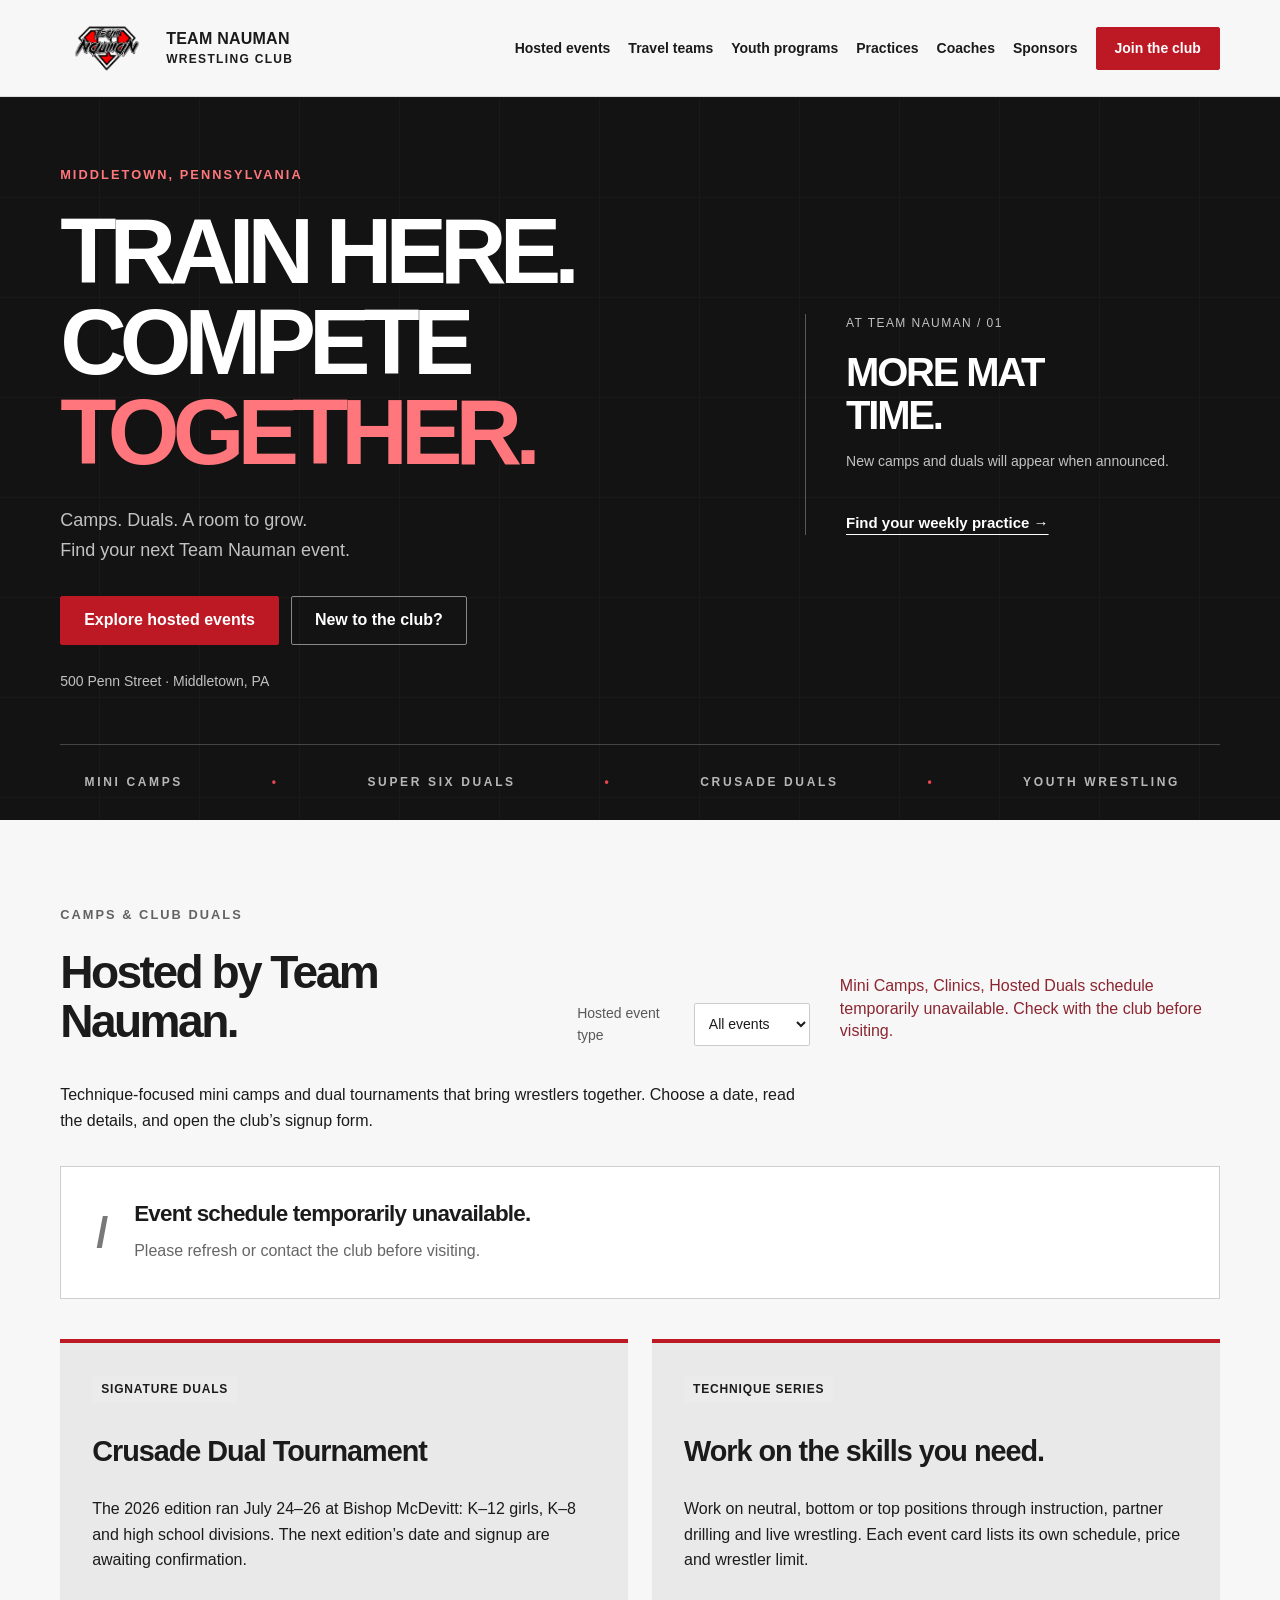
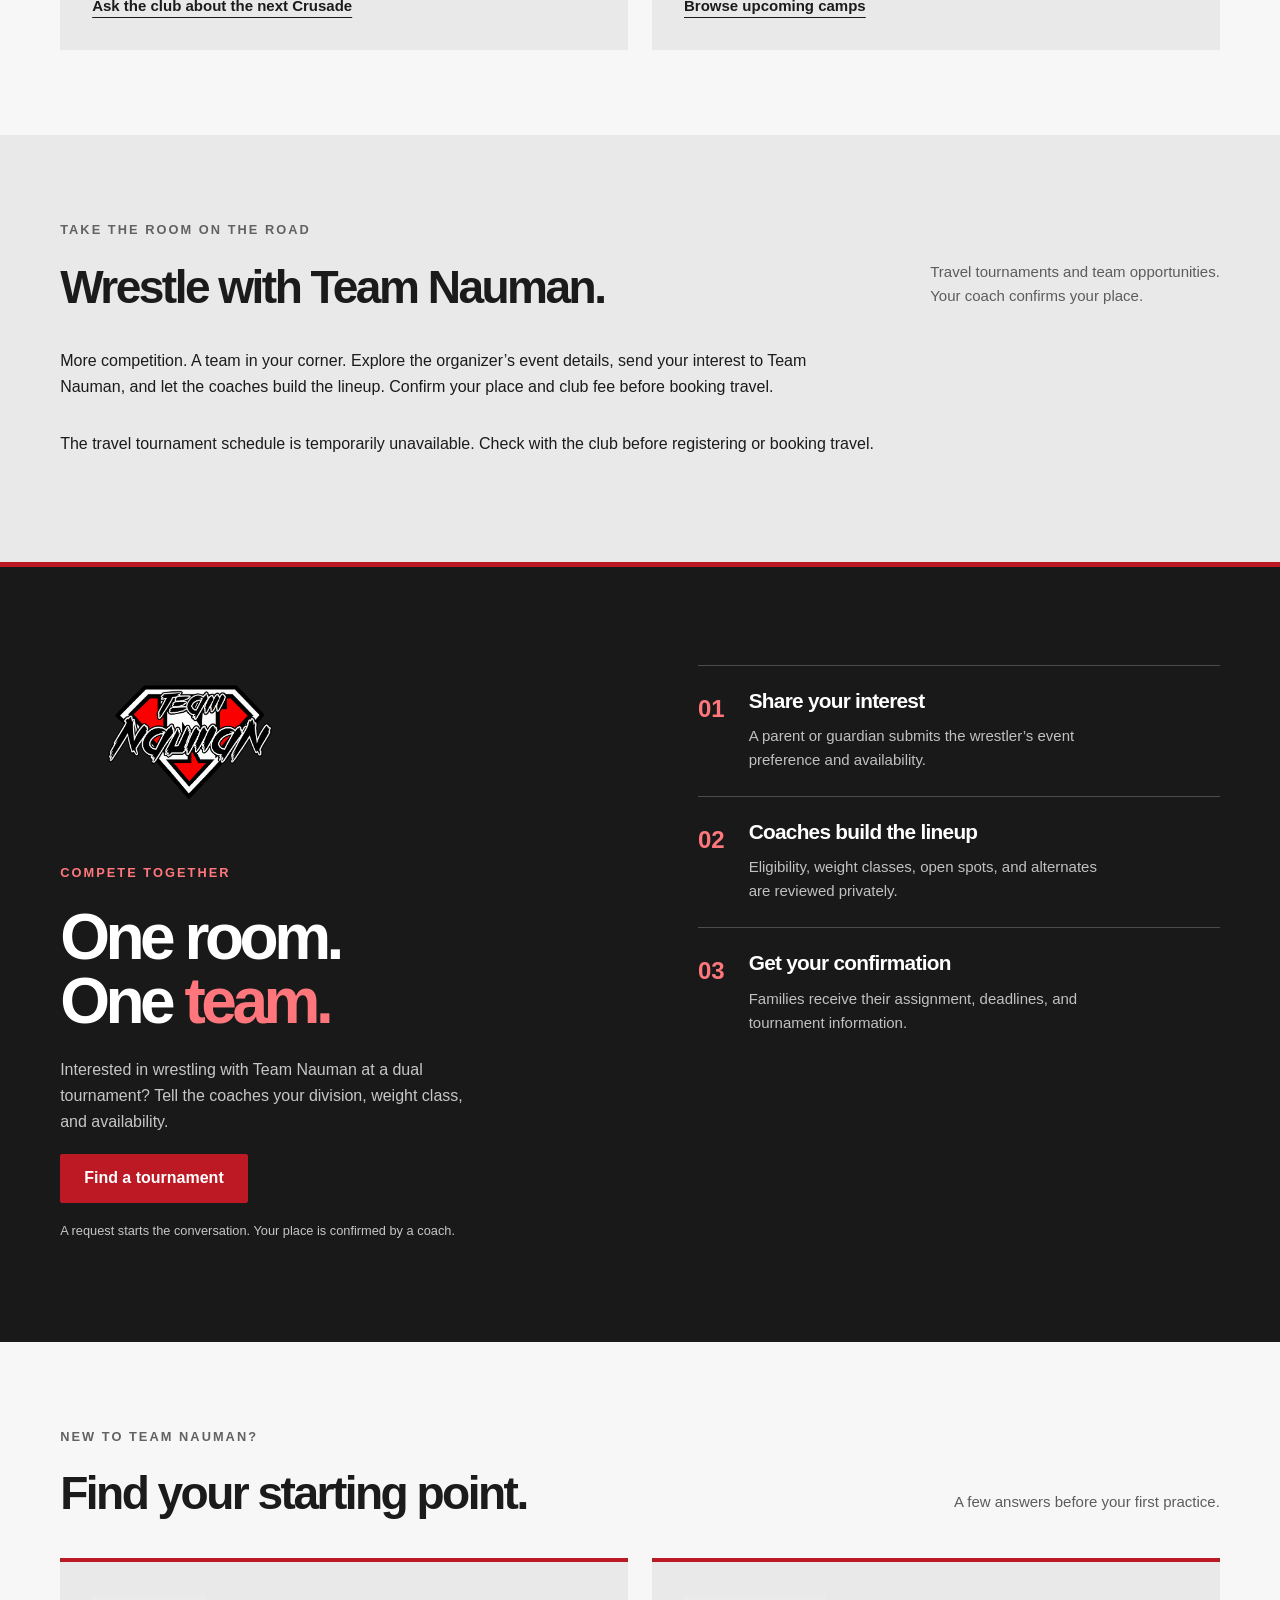
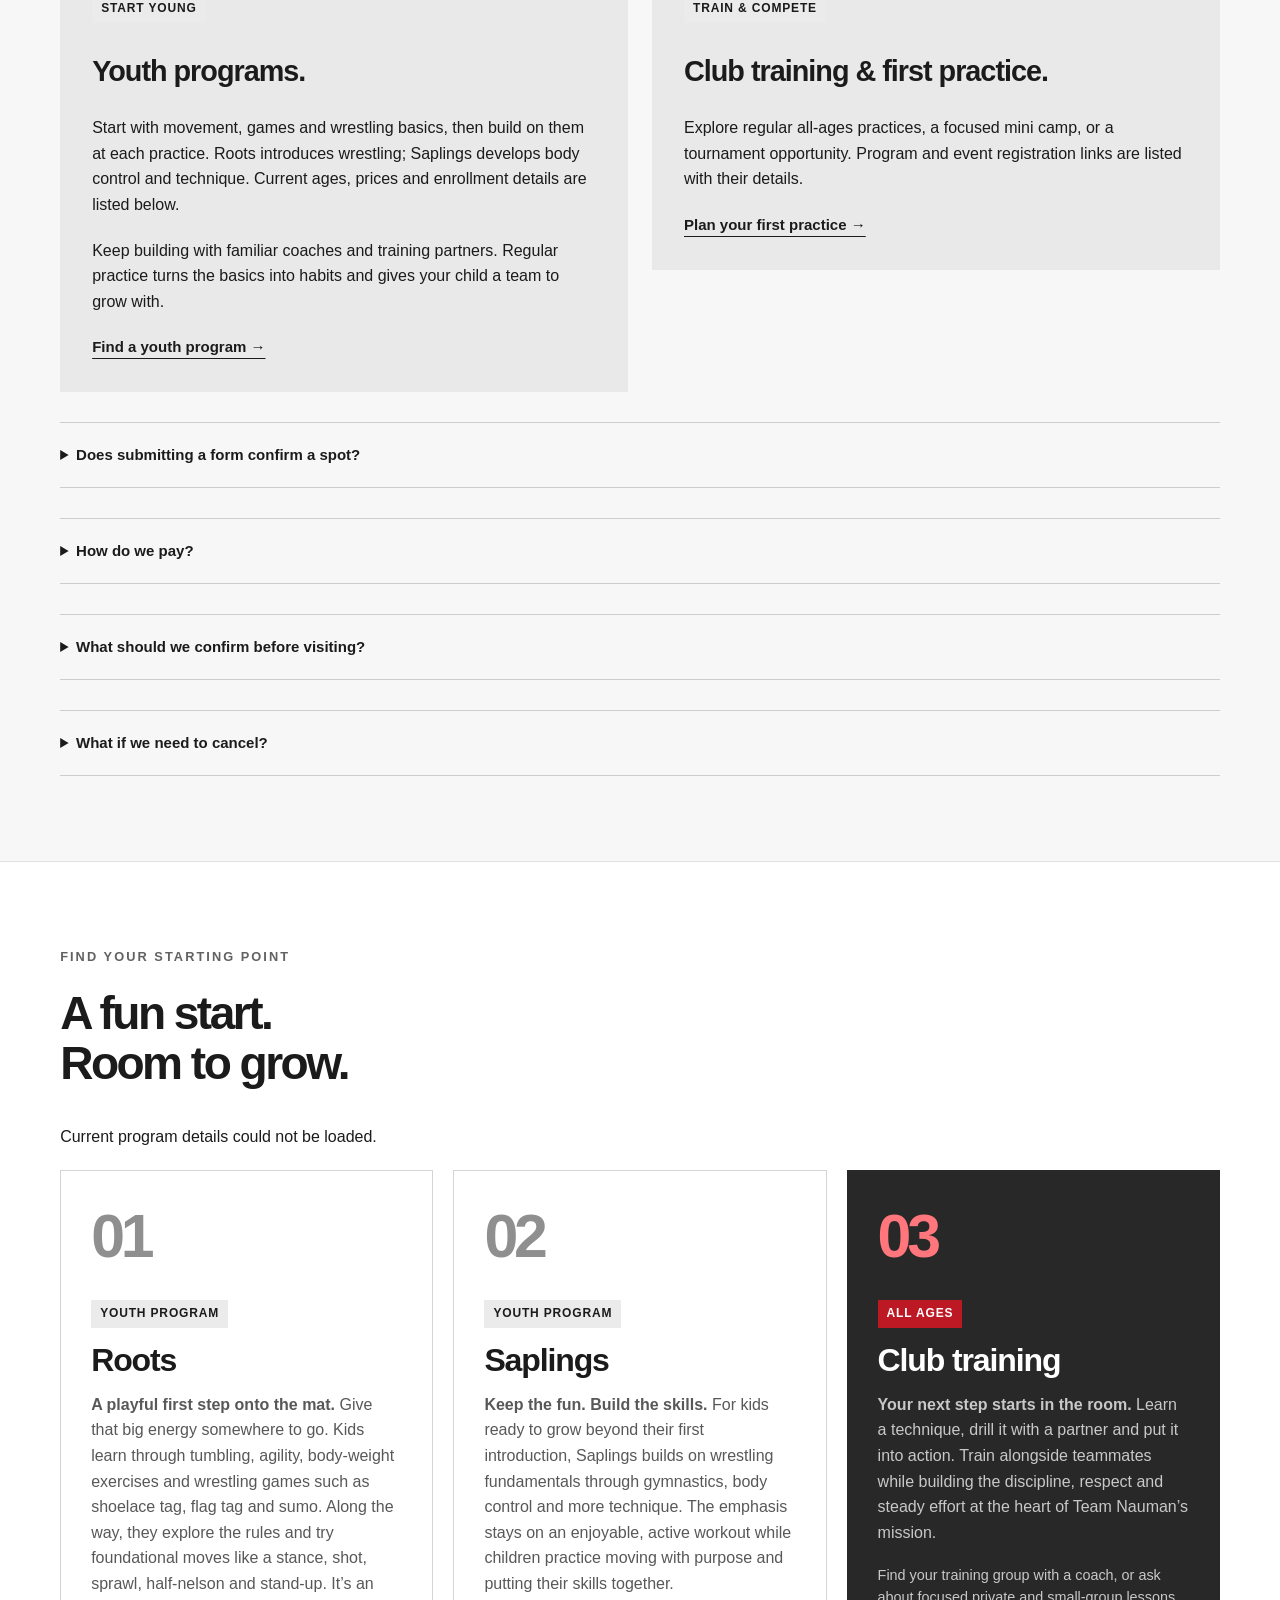
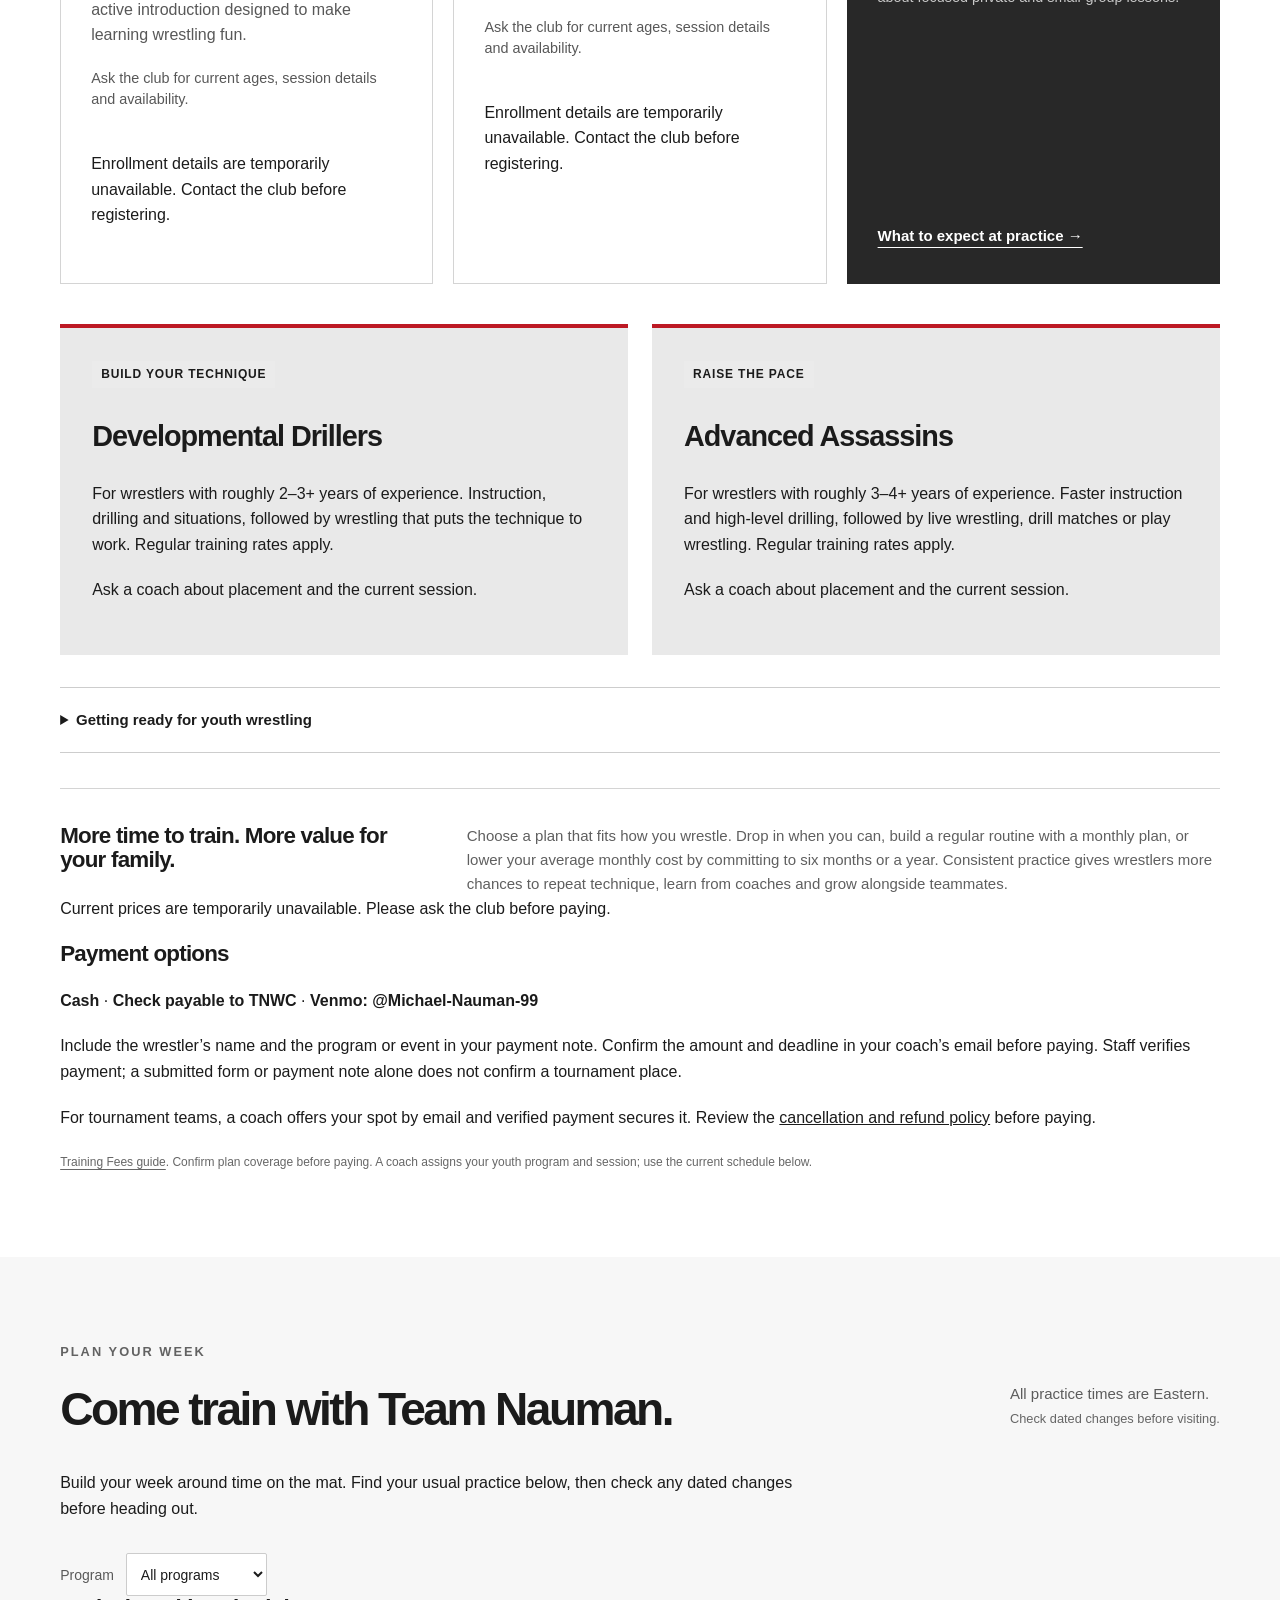
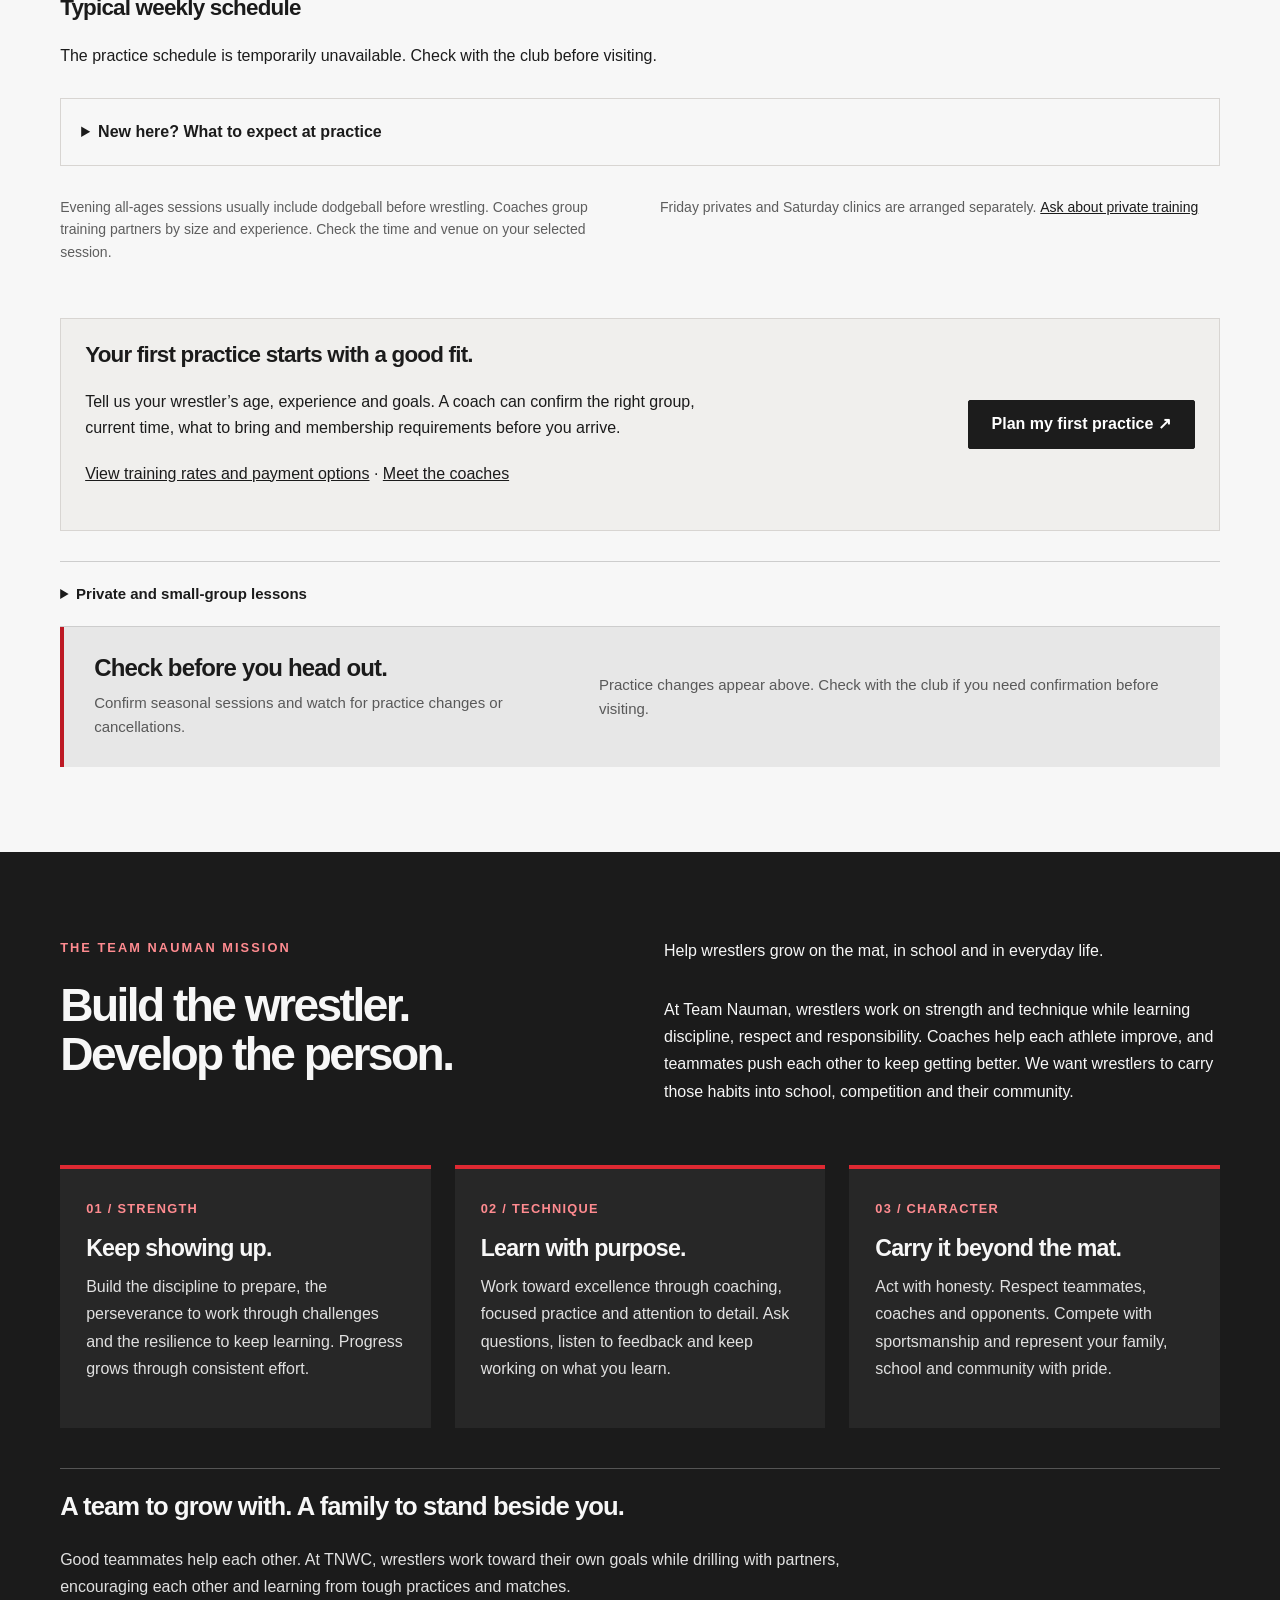
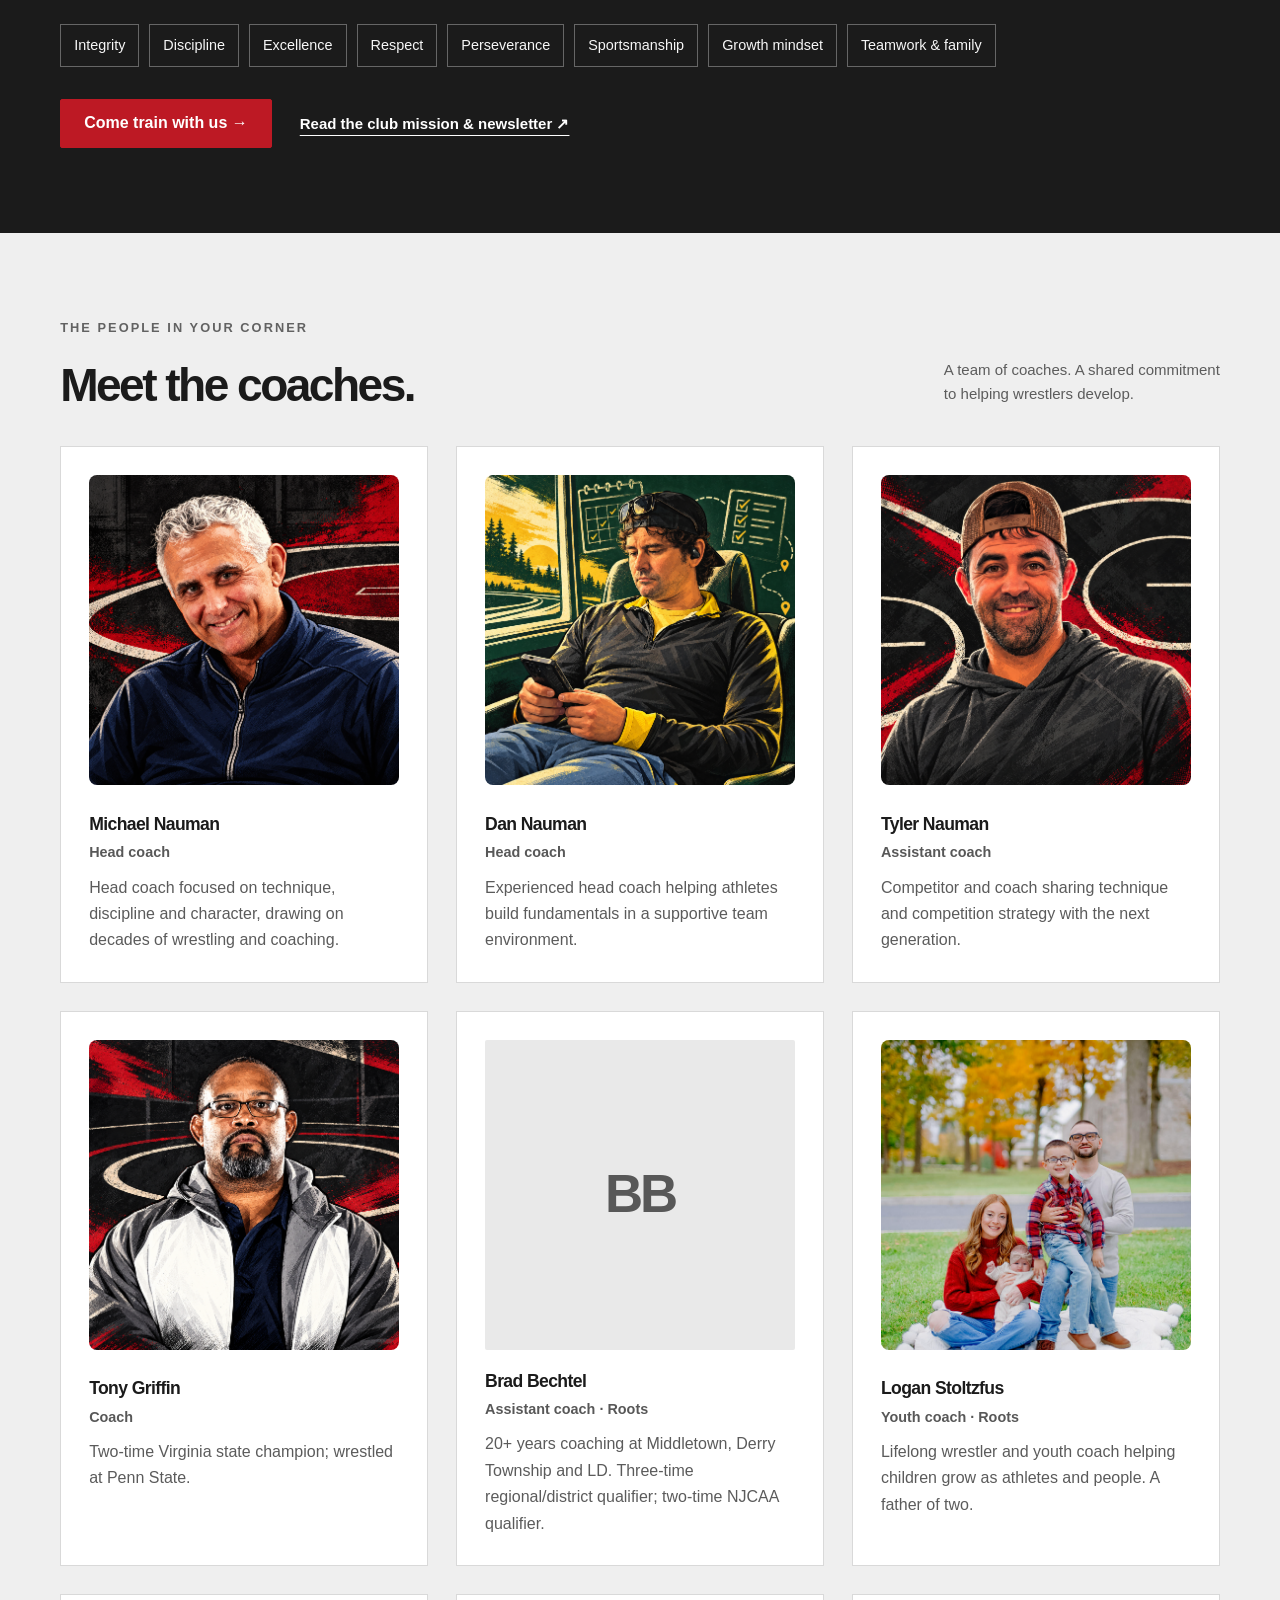
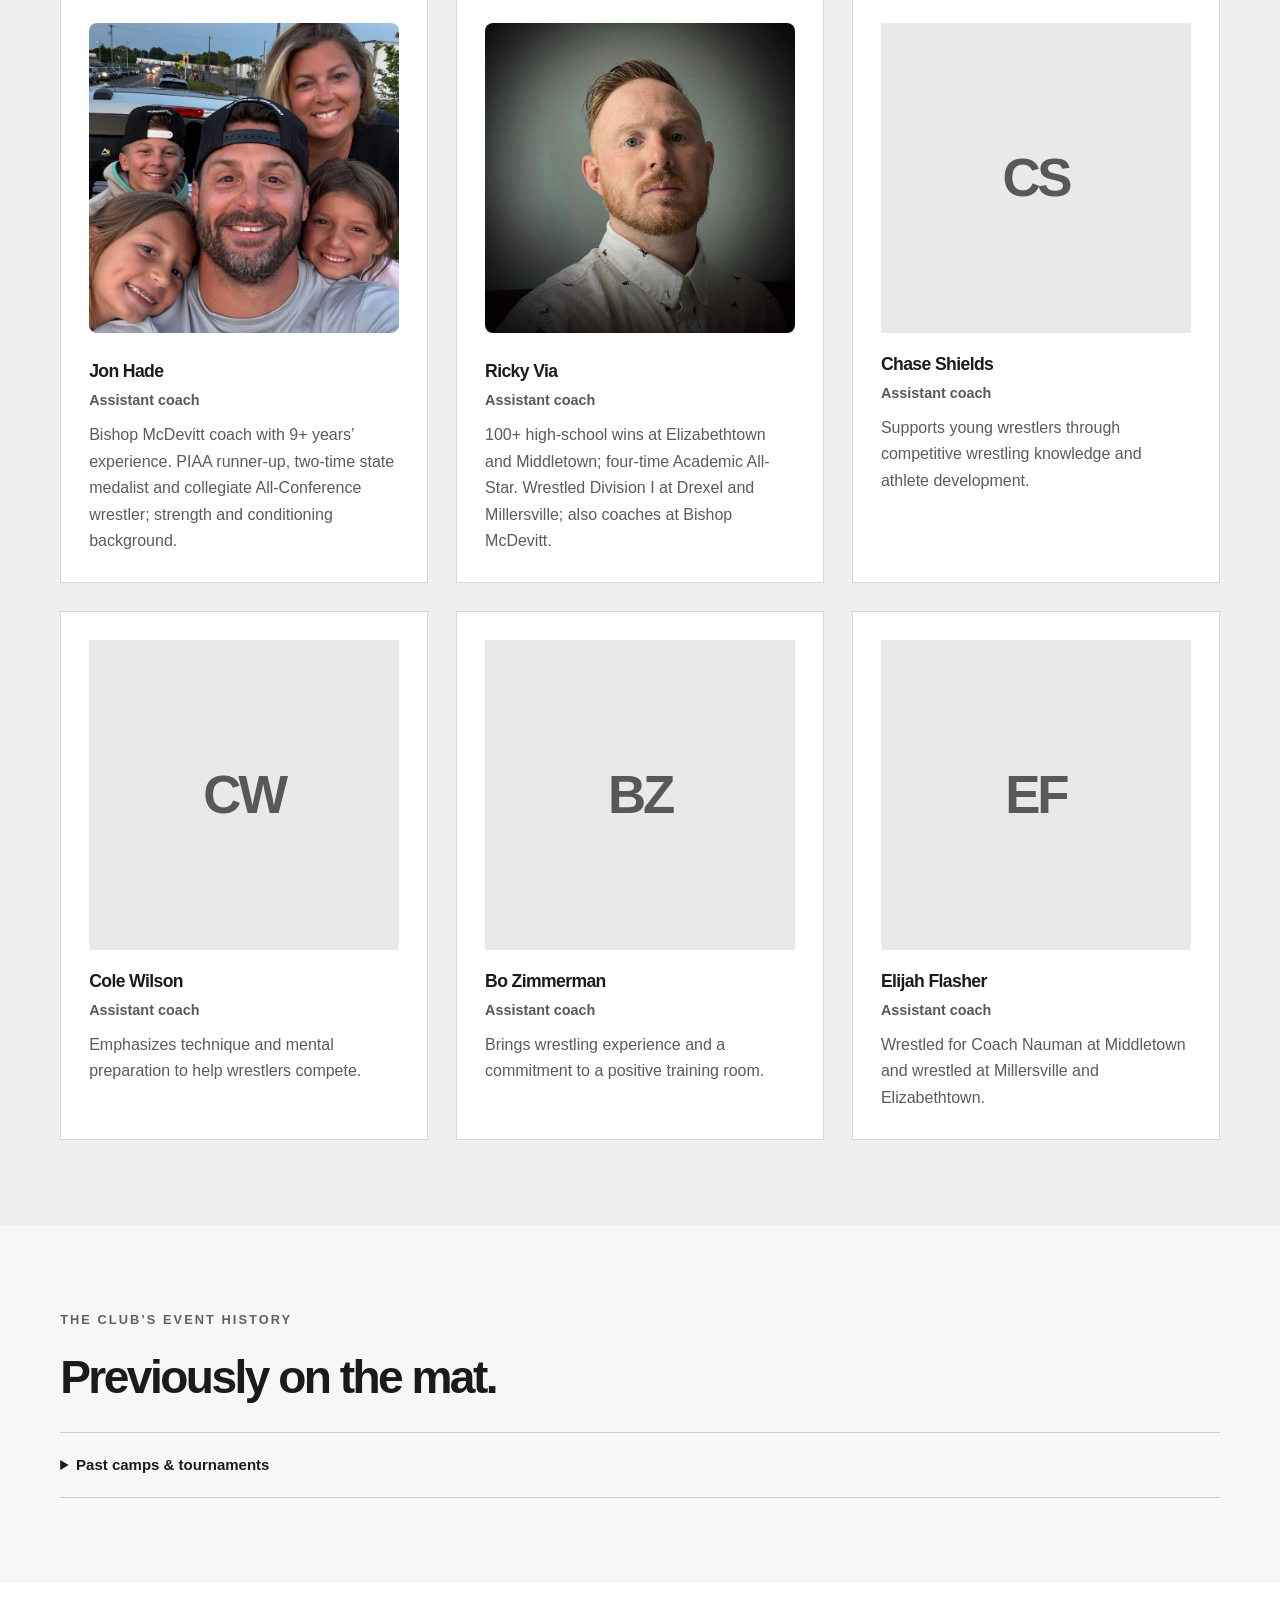
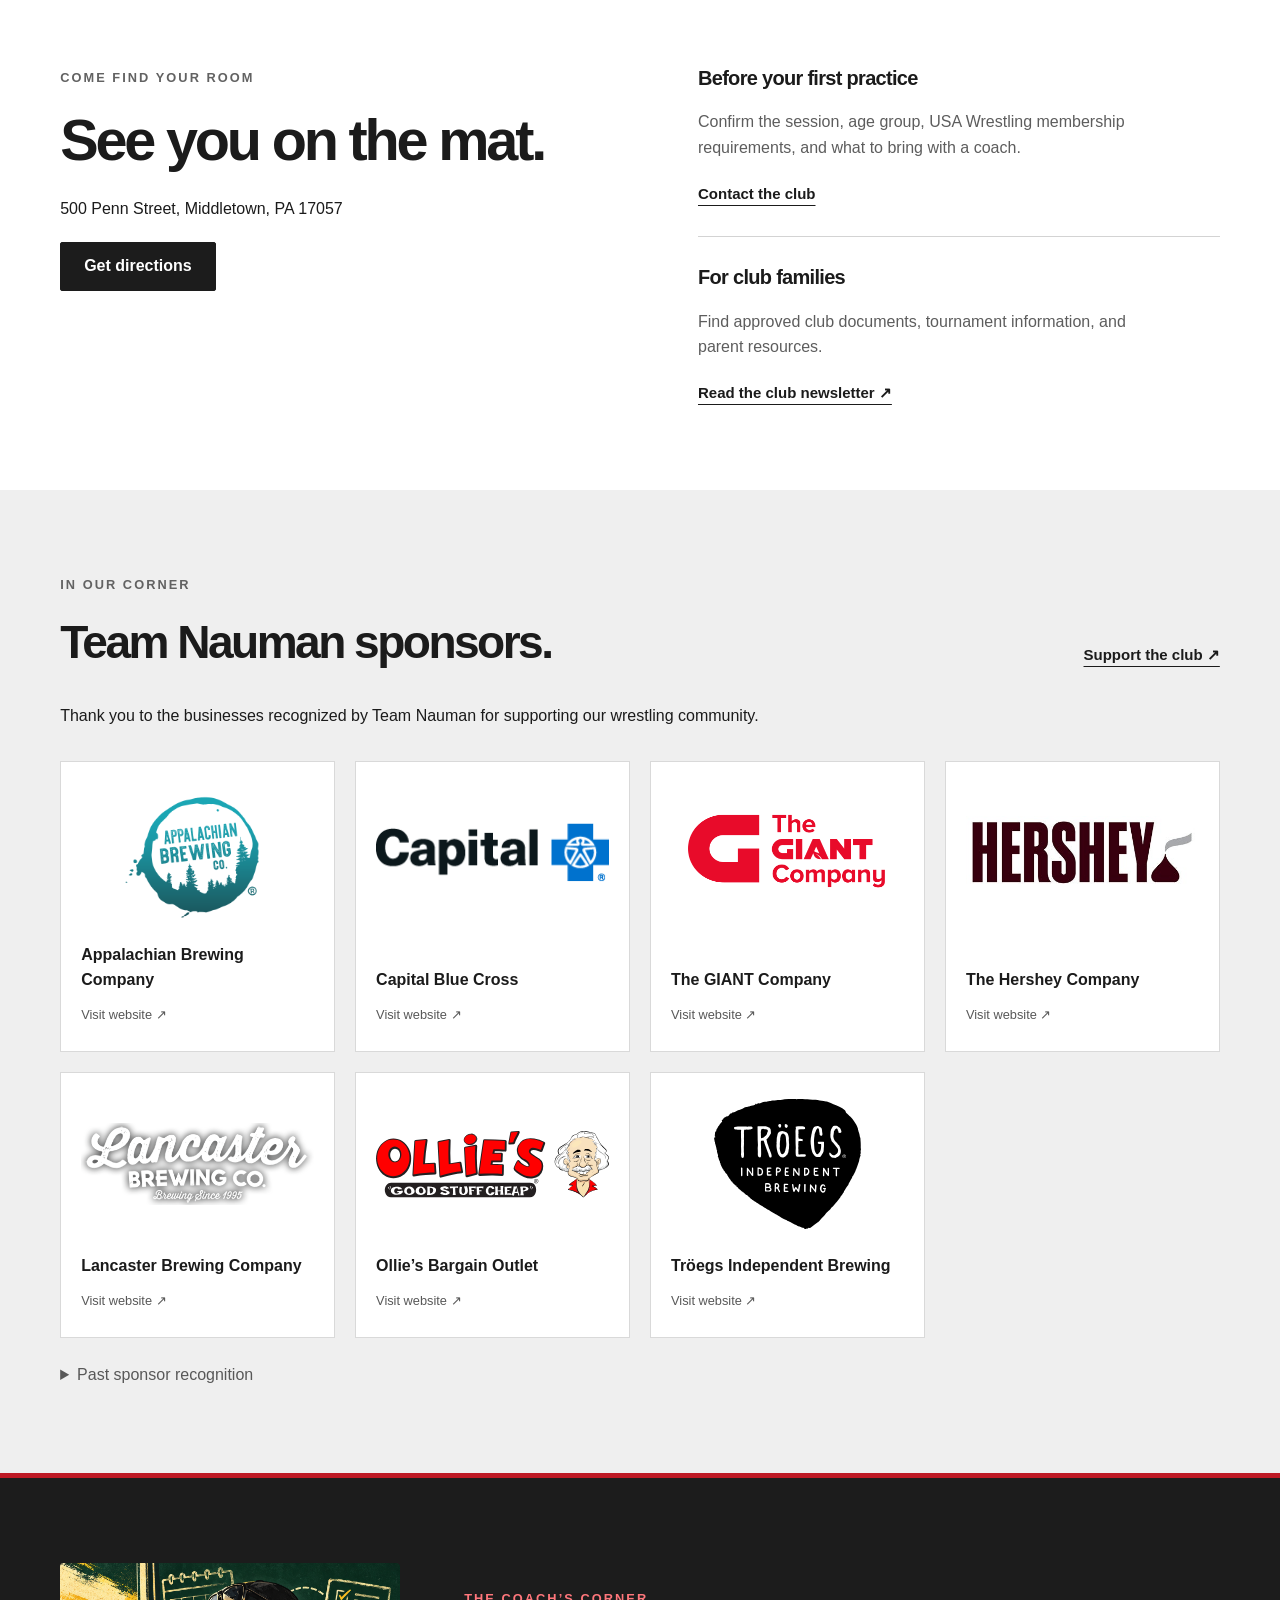
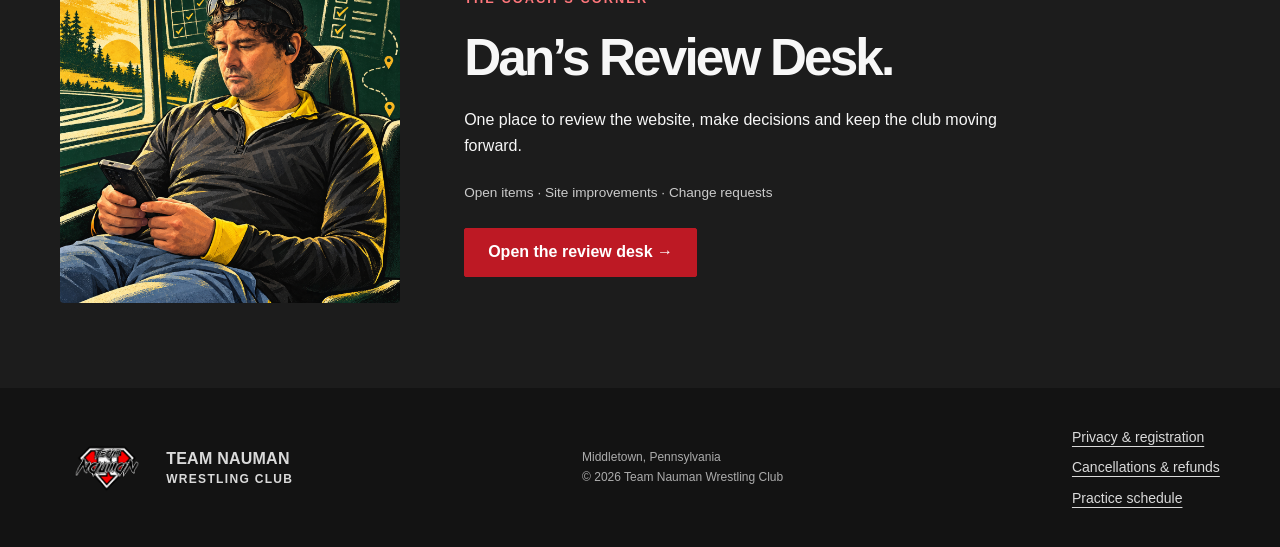
==== commit 75ae915d: "Simplify practice schedule and retire attendance collection" ====
--- a/index.html
+++ b/index.html
@@ -6,9 +6,9 @@
   <meta name="description" content="Practice schedules, youth wrestling, coaches, and tournament team information for Team Nauman Wrestling Club in Middletown, Pennsylvania.">
   <meta name="robots" content="noindex,nofollow">
   <meta name="theme-color" content="#101513">
-  <link rel="icon" href="./team-nauman-transparent.png?v=20261001-22" type="image/png">
-  <link rel="stylesheet" href="./styles.css?v=20261001-22">
-  <script src="./site-config.js?v=20261001-22" defer></script><script src="./mini-camps-feed.js?v=20261001-22"></script><script src="./practice-schedule.js?v=20261001-22" defer></script><script src="./app.js?v=20261001-22" defer></script><script src="./club-content.js?v=20261001-22" defer></script>
+  <link rel="icon" href="./team-nauman-transparent.png?v=20261002-1" type="image/png">
+  <link rel="stylesheet" href="./styles.css?v=20261002-1">
+  <script src="./site-config.js?v=20261002-1" defer></script><script src="./mini-camps-feed.js?v=20261002-1"></script><script src="./practice-schedule.js?v=20261002-1" defer></script><script src="./app.js?v=20261002-1" defer></script><script src="./club-content.js?v=20261002-1" defer></script>
 </head>
 <body>
 <a class="skip" href="#main">Skip to content</a>
@@ -30,10 +30,8 @@
 <div class="signature-grid training-paths"><article><span class="badge">BUILD YOUR TECHNIQUE</span><h3>Developmental Drillers</h3><p>For wrestlers with roughly 2–3+ years of experience. Instruction, drilling and situations, followed by wrestling that puts the technique to work. Regular training rates apply.</p><p class="program-meta">Ask a coach about placement and the current session.</p></article><article><span class="badge">RAISE THE PACE</span><h3>Advanced Assassins</h3><p>For wrestlers with roughly 3–4+ years of experience. Faster instruction and high-level drilling, followed by live wrestling, drill matches or play wrestling. Regular training rates apply.</p><p class="program-meta">Ask a coach about placement and the current session.</p></article></div><details class="event-archive"><summary>Getting ready for youth wrestling</summary><p>Beginners are welcome. Wear shorts and a T-shirt; avoid jeans, zippers and jewelry. Wrestling shoes are recommended, but beginners can ask the coach about starting without them. Parents may watch from the designated area. Confirm current requirements before your first visit.</p></details>
     <div class="membership-strip" id="membership"><h3>More time to train. More value for your family.</h3><p>Choose a plan that fits how you wrestle. Drop in when you can, build a regular routine with a monthly plan, or lower your average monthly cost by committing to six months or a year. Consistent practice gives wrestlers more chances to repeat technique, learn from coaches and grow alongside teammates.</p></div><div id="live-prices" aria-live="polite"><p>Loading current training prices...</p></div><div class="payment-info" id="payment-options"><h3>Payment options</h3><p><strong>Cash</strong> · <strong>Check payable to TNWC</strong> · <strong>Venmo: @Michael-Nauman-99</strong></p><p>Include the wrestler’s name and the program or event in your payment note. Confirm the amount and deadline in your coach’s email before paying. Staff verifies payment; a submitted form or payment note alone does not confirm a tournament place.</p><p>For tournament teams, a coach offers your spot by email and verified payment secures it. Review the <a href="./refunds.html">cancellation and refund policy</a> before paying.</p></div><p class="source-note"><a href="https://docs.google.com/document/d/10PdZisxiop9ddKDZMmaayyO-7nDhJwLCcLj61djwL74/edit" target="_blank" rel="noopener noreferrer">Training Fees guide</a>. Confirm plan coverage before paying. A coach assigns your youth program and session; use the current schedule below.</p>
   </section><section class="section schedule-section" id="schedule" aria-labelledby="schedule-title">
-    <div class="section-heading"><div><p class="eyebrow">PLAN YOUR WEEK</p><h2 id="schedule-title">Come train with Team Nauman.</h2></div><p>All practice times are Eastern.<br><span id="schedule-verification">Check your chosen session for the latest details.</span></p></div>
-<p class="section-intro">Find your next session, check who plans to come and let the coaches know your plans. Each session lists its current time and venue.</p>
-<div class="practice-controls" role="group" aria-label="Practice week"><button class="button dark" data-practice-week="0" aria-pressed="true">This week</button><button class="button dark" data-practice-week="1" aria-pressed="false">Next week</button></div><label class="program-filter">Program <select id="program-filter"><option value="all">All programs</option><option>All ages</option><option>Youth programs</option></select></label><h3 id="schedule-week-label"></h3><p><a class="text-link" href="./practice.html">Open practice planner →</a></p><div id="practice-list" class="practice-list" aria-live="polite"><p>Loading the current practice schedule...</p></div>
-<details class="practice-fit practice-expectations"><summary>New here? What to expect at practice</summary>    <p class="section-intro">Get more from every hour on the mat. Learn the details, drill with a partner and put your technique to work in wrestling. Team Nauman brings athletes together to build skill, confidence through practice, and the discipline and respect that carry beyond competition.</p>
+    <div class="section-heading"><div><p class="eyebrow">PLAN YOUR WEEK</p><h2 id="schedule-title">Come train with Team Nauman.</h2></div><p>All practice times are Eastern.<br><span id="schedule-verification">Check dated changes before visiting.</span></p></div>
+<p class="section-intro">Build your week around time on the mat. Find your usual practice below, then check any dated changes before heading out.</p><label class="program-filter">Program <select id="program-filter"><option value="all">All programs</option><option>All ages</option><option>Youth programs</option></select></label><h3 id="schedule-week-label">Typical weekly schedule</h3><div id="practice-list" class="practice-list" aria-live="polite"><p>Loading the current practice schedule...</p></div><section id="practice-changes" hidden><h3>Upcoming schedule changes</h3><div id="practice-change-list"></div></section><details class="practice-fit practice-expectations"><summary>New here? What to expect at practice</summary>    <p class="section-intro">Get more from every hour on the mat. Learn the details, drill with a partner and put your technique to work in wrestling. Team Nauman brings athletes together to build skill, confidence through practice, and the discipline and respect that carry beyond competition.</p>
 <div class="practice-location"><div><p class="eyebrow">EVERY REGULAR CLUB PRACTICE</p><h3>Find your room.</h3><p>Check the location on your chosen session. The usual club venue is 500 Penn Street, Middletown, PA 17057.</p></div><a class="button dark" href="https://www.google.com/maps/search/?api=1&amp;query=500%20Penn%20Street%2C%20Middletown%2C%20PA%2017057" target="_blank" rel="noopener noreferrer">Get practice directions ↗</a></div>
 <div class="practice-experience"><article><span class="eyebrow">01 / LEARN</span><h3>See the details.</h3><p>Coaches demonstrate technique and help wrestlers understand how and when to use it. Ask questions and work on the positions that matter to you.</p></article><article><span class="eyebrow">02 / DRILL</span><h3>Make it your own.</h3><p>Repeat the movement with a training partner. Situational drilling gives you a focused way to work through positions and improve the details.</p></article><article><span class="eyebrow">03 / WRESTLE</span><h3>Put it into action.</h3><p>Apply what you learned in wrestling. Depending on your group, sessions finish with live wrestling, drill matches or play wrestling.</p></article></div>
 <details class="practice-fit"><summary>Which practice is right for my wrestler?</summary><div><p><strong>Just getting started?</strong> Roots introduces wrestling through games and movement. Saplings builds body control and basic technique. <a href="#programs">Explore youth programs and registration.</a></p><p><strong>Building technique:</strong> Developmental Drillers is described in the newsletter for wrestlers with roughly 2–3+ years of experience: about an hour of instruction, drilling and situations, followed by 30 minutes applying the technique in wrestling.</p><p><strong>Ready for a faster pace:</strong> Advanced Assassins is described for roughly 3–4+ years of experience: 45–50 minutes of instruction and high-level drilling, then 40–45 minutes of live wrestling, drill matches or play wrestling. Coaches pause to correct and highlight details.</p><p>A coach confirms placement and which weekly session offers each group. The weekly “All ages” listing does not mean every experience group trains together.</p></div></details>
@@ -56,3 +54,5 @@
 <dialog id="service-dialog" aria-labelledby="dialog-title"><div class="dialog-top"><p class="eyebrow">TEAM NAUMAN</p><button id="dialog-close" aria-label="Close dialog">×</button></div><h2 id="dialog-title">Connect with Team Nauman.</h2><p id="dialog-description"></p><a class="button dark" href="mailto:teamnaumanwrestlingclub@gmail.com">Email the club</a></dialog>
 <noscript><p class="noscript">Enable JavaScript to use practice filters and view event and coach listings. For help, email <a href="mailto:teamnaumanwrestlingclub@gmail.com">teamnaumanwrestlingclub@gmail.com</a>.</p></noscript>
 </body></html>
+
+
--- a/styles.css
+++ b/styles.css
@@ -89,3 +89,7 @@
 
 /* Demo consistency pass. */
 .practice-planner{grid-template-columns:minmax(250px,.8fr) minmax(360px,1.2fr)}.practice-planner .practice-session{display:flex;align-items:center;justify-content:space-between;gap:18px}.practice-planner .practice-session .practice-venue{font-size:.8rem;color:#555}.practice-planner .practice-session button{flex-shrink:0}.coach-photo,.coach-initials{aspect-ratio:1;object-fit:cover;object-position:center;border-radius:8px;background:#eee}.rsvp-options label{flex:1;min-width:120px}.rsvp-options input{accent-color:#b51c28}#rsvp-status:not(:empty){padding:14px;background:#f4f4f4;border-left:3px solid #b51c28}button:disabled{opacity:.65;cursor:wait}.fees-grid table{width:100%}.program-fee{font-weight:700;color:#98202a}@media(max-width:800px){.practice-planner{grid-template-columns:1fr}.practice-planner .practice-session{gap:10px}.practice-planner .practice-session button{font-size:.9rem}.rsvp-options{gap:8px}}
+.document-footer{gap:20px}.document-footer a{display:inline-block;margin-right:20px}.session-picker>summary{cursor:pointer;font-weight:700;margin-bottom:18px}@media(min-width:801px){.session-picker>summary{display:none}}
+@media(min-width:801px){.session-picker:not([open])>summary{display:block}}
+
+#practice-changes{margin-top:28px}.practice-change{padding:16px 20px;background:#fff;border-left:3px solid #bd1924;margin:12px 0}.practice-change p{margin:8px 0 0}.practice-row .time{white-space:nowrap}@media(max-width:650px){.practice-row .time{grid-column:2;text-align:left}.practice-row .day{min-width:0}}
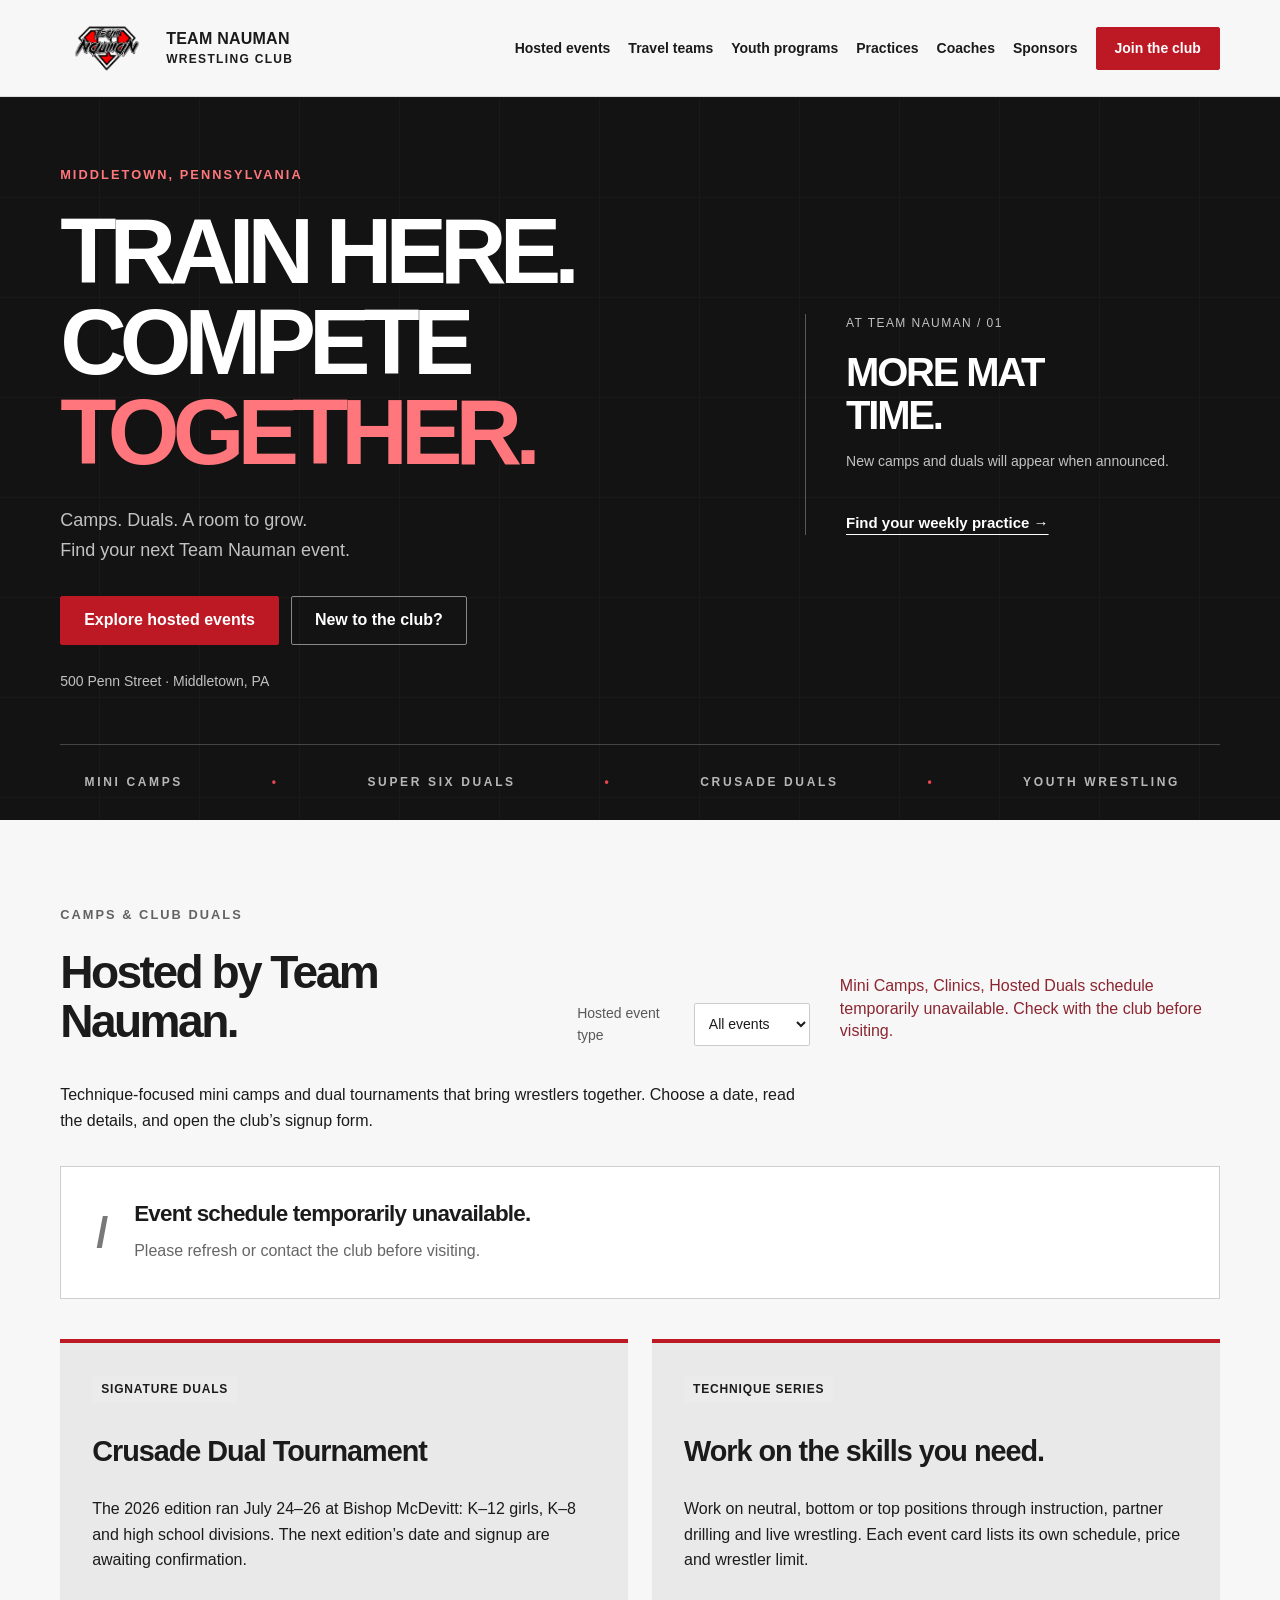
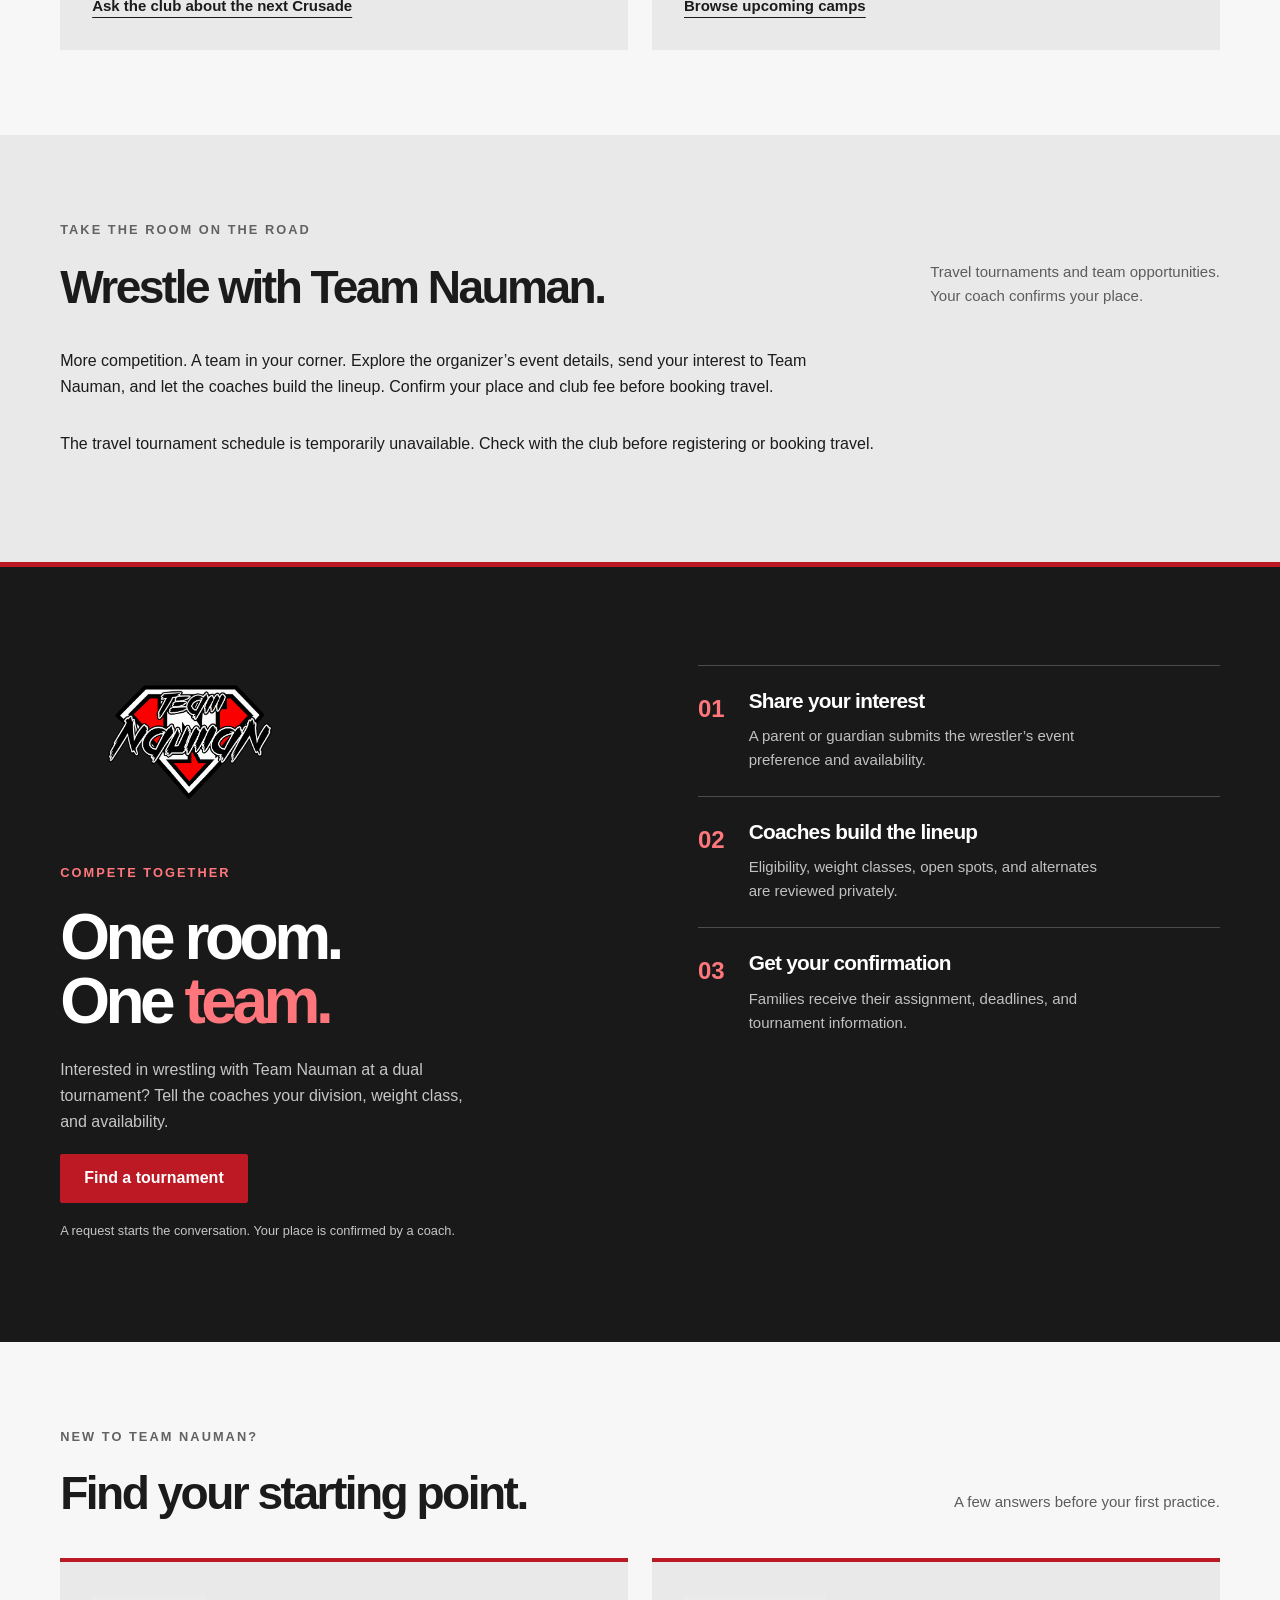
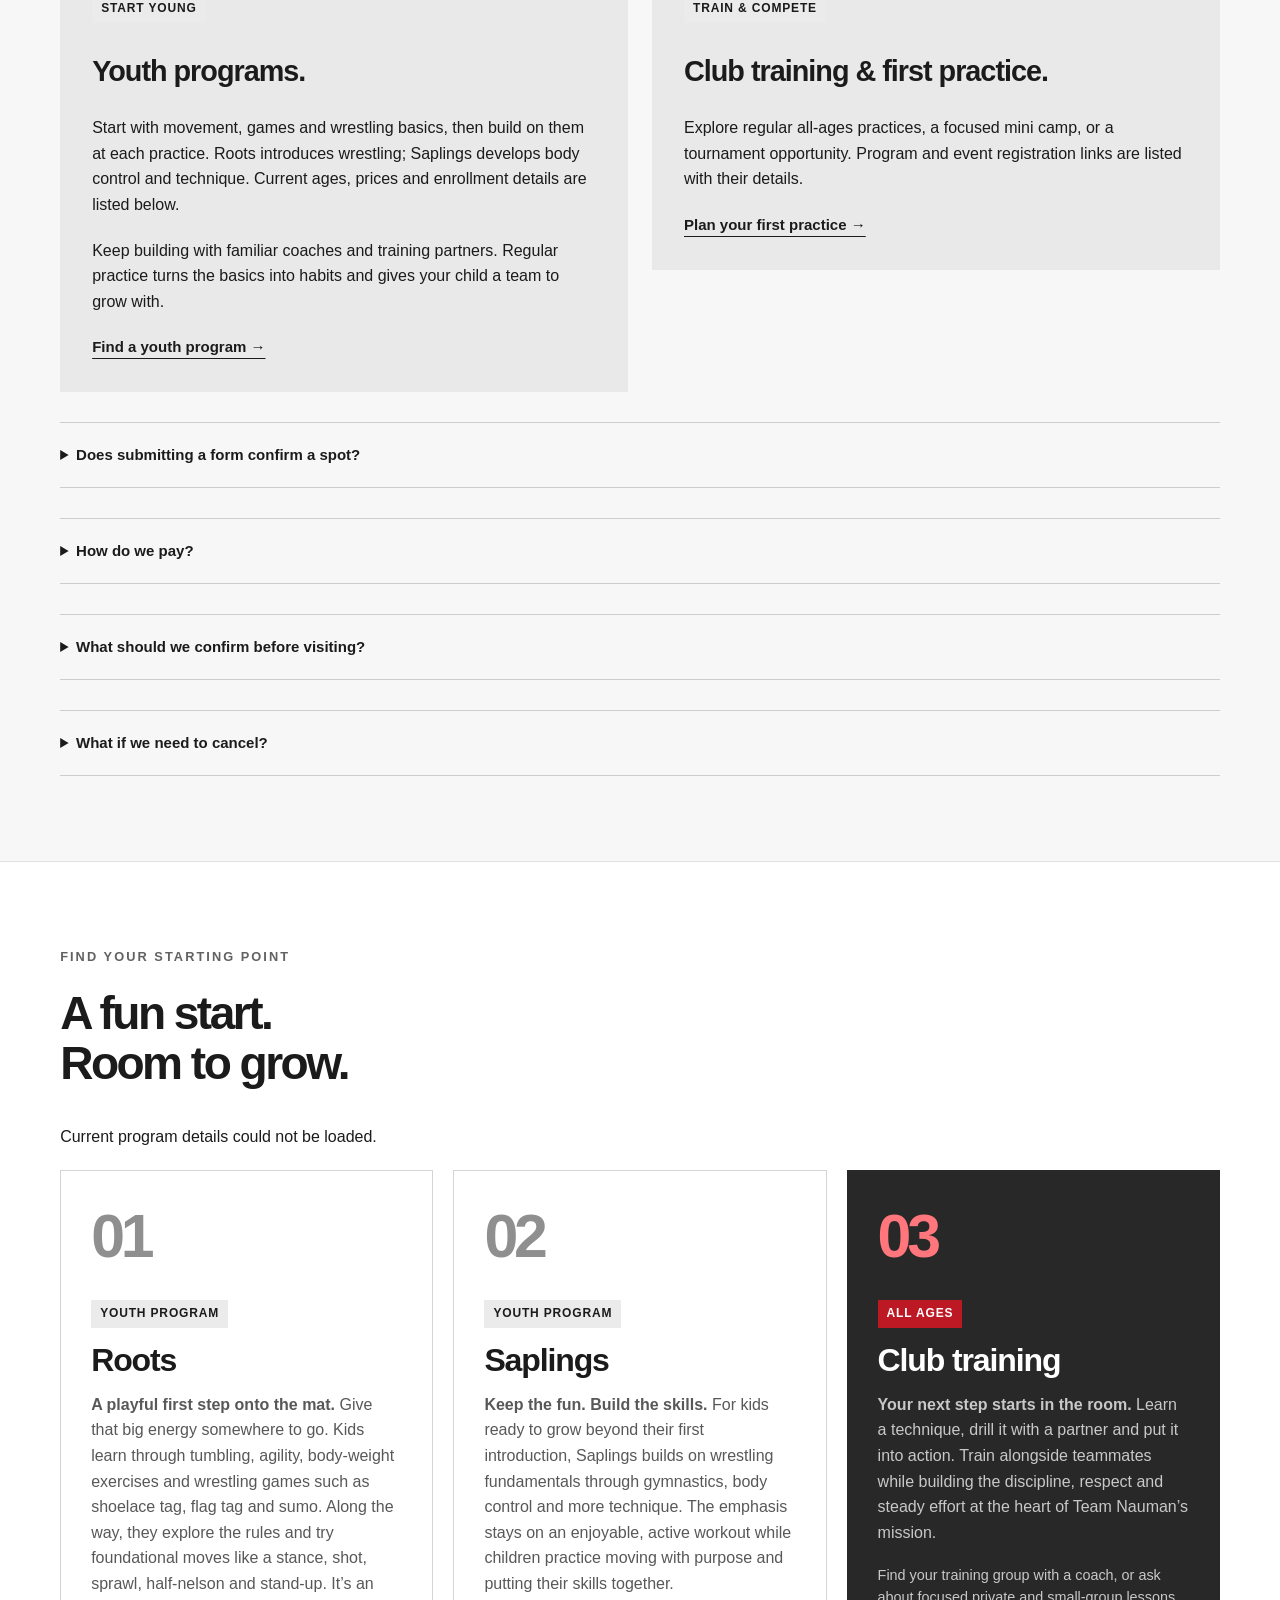
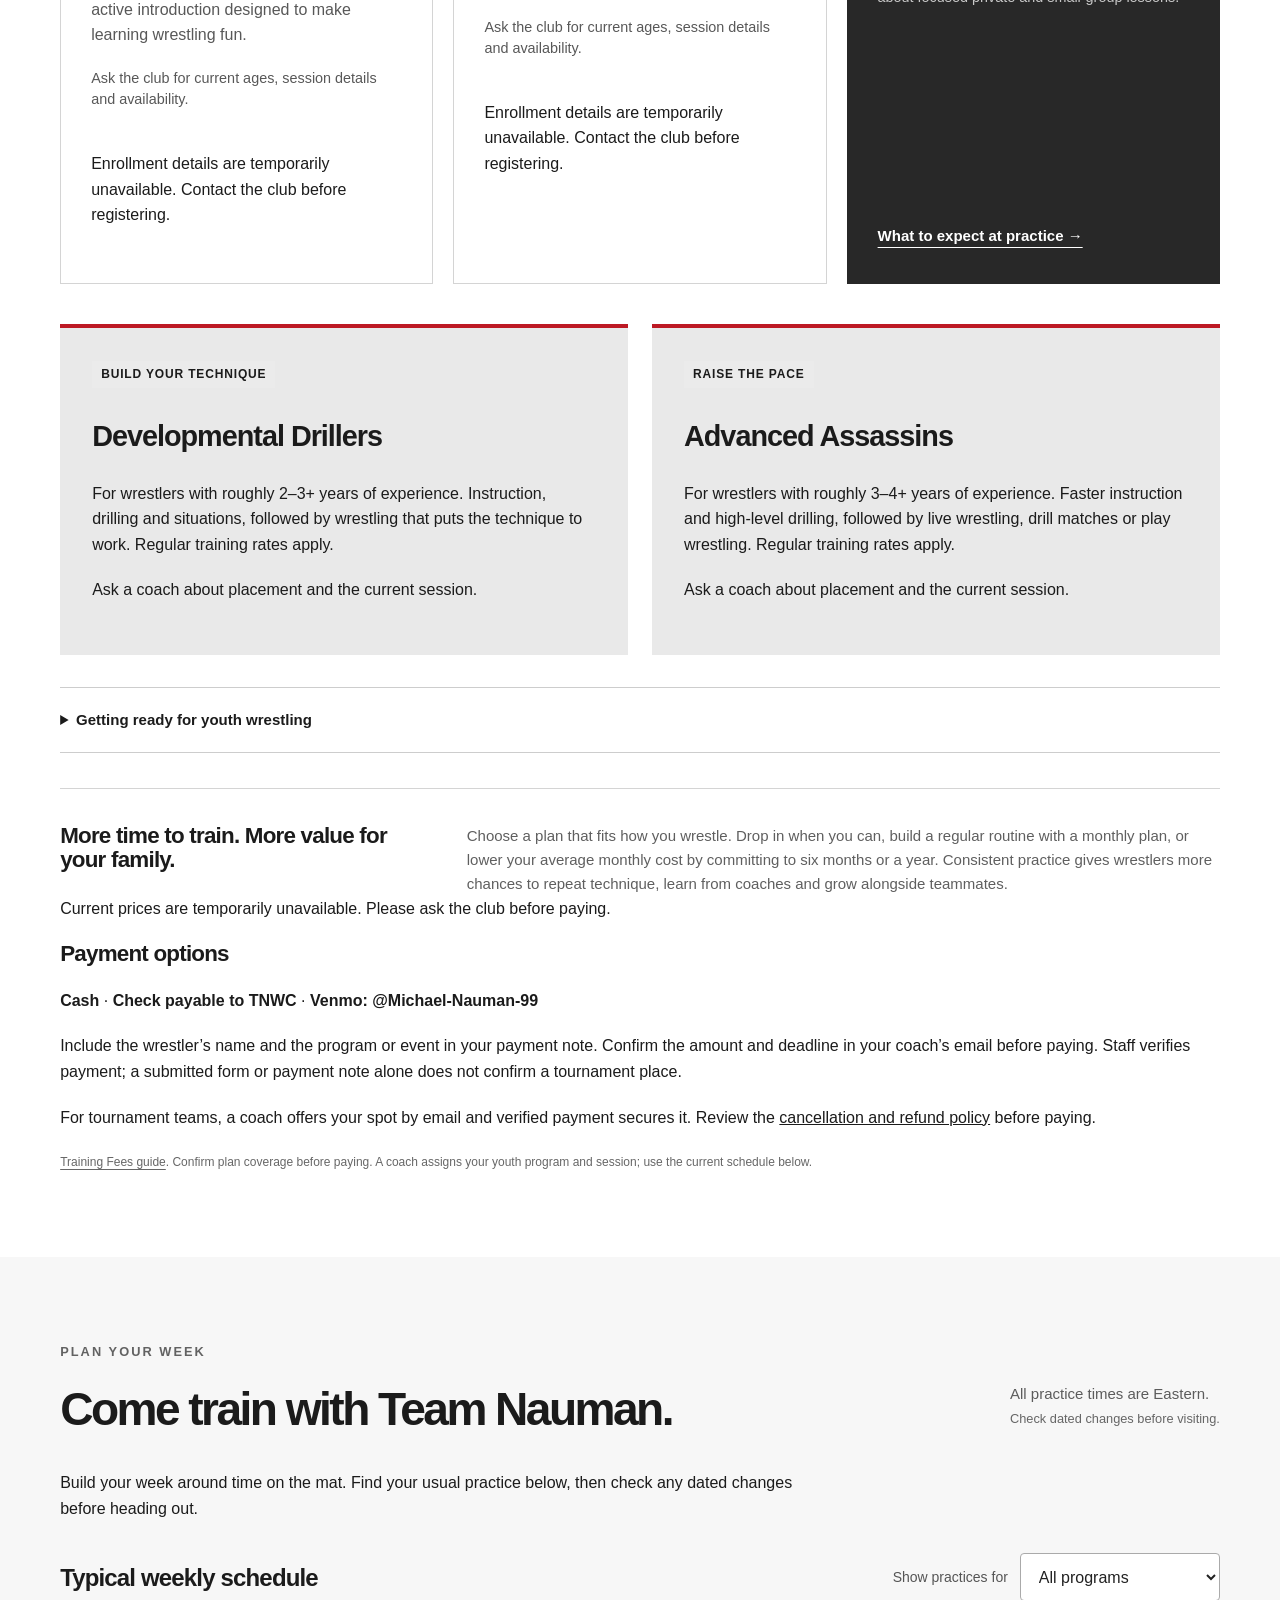
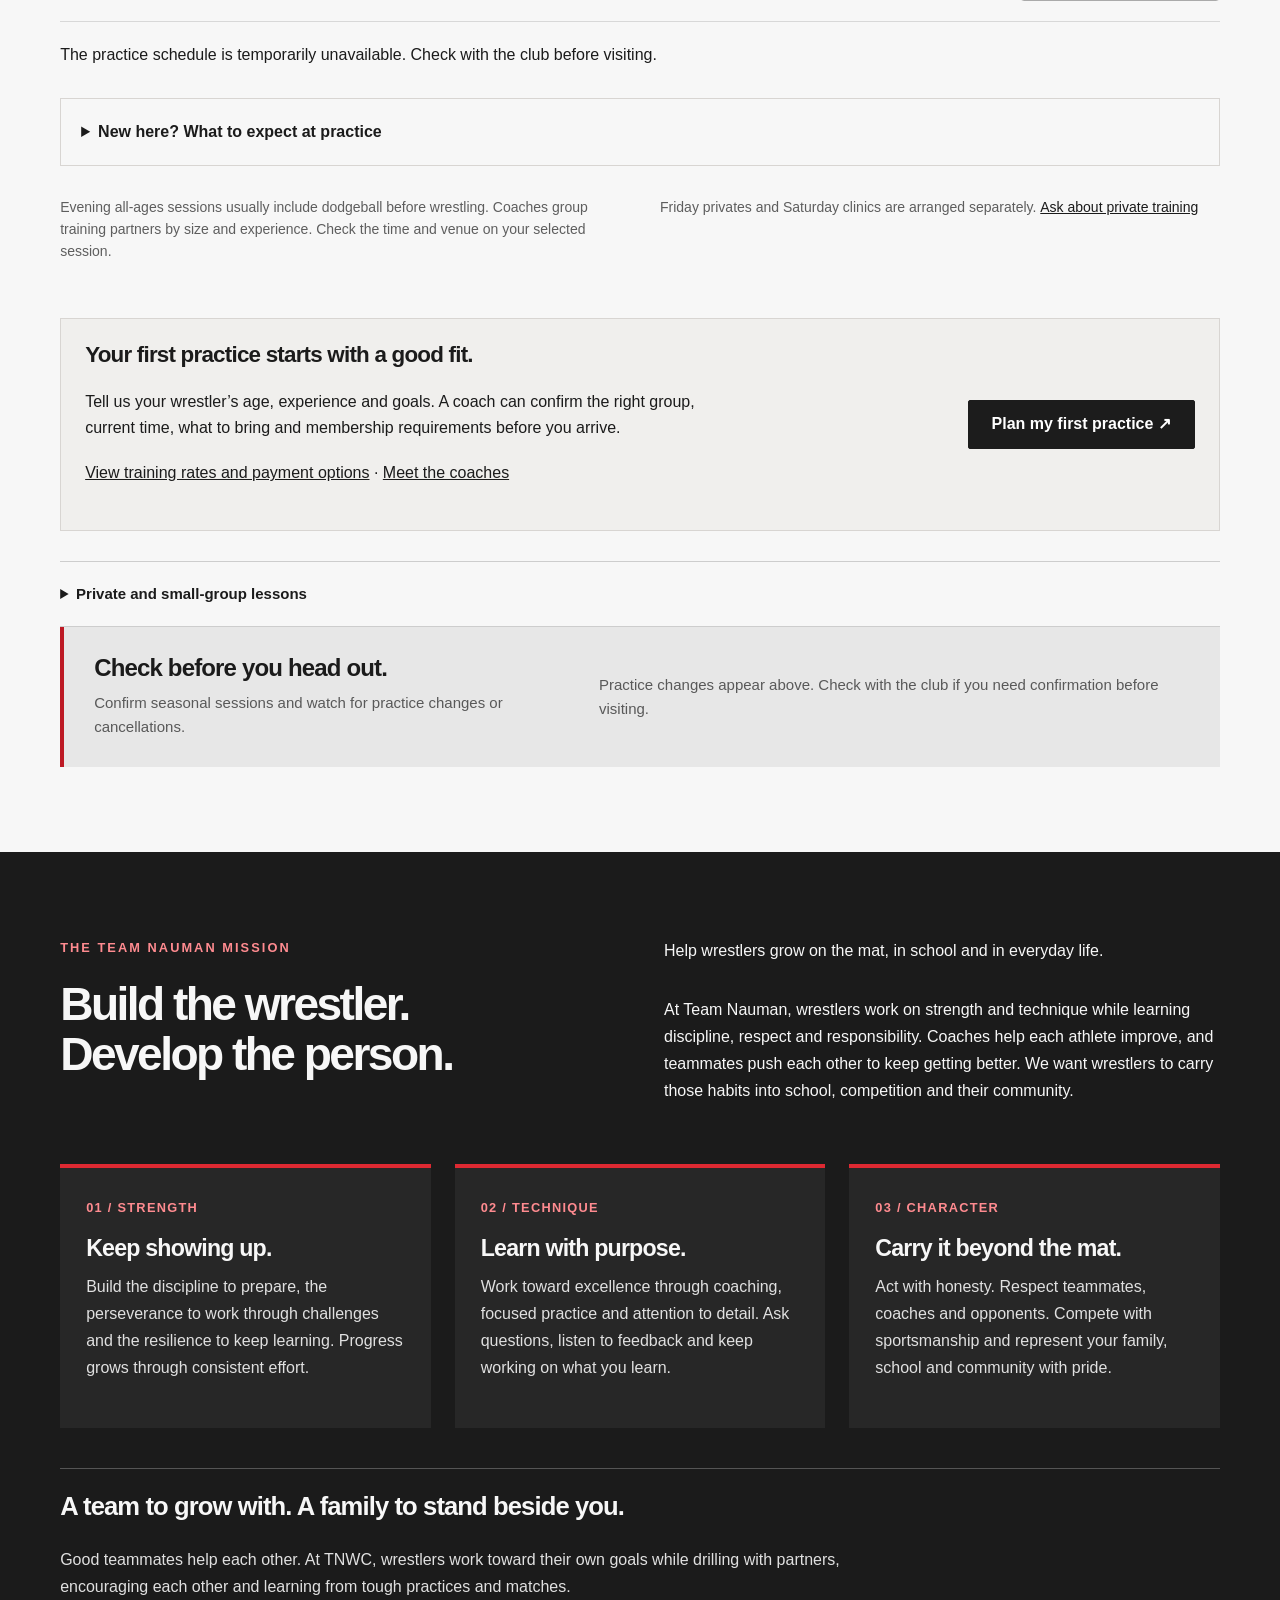
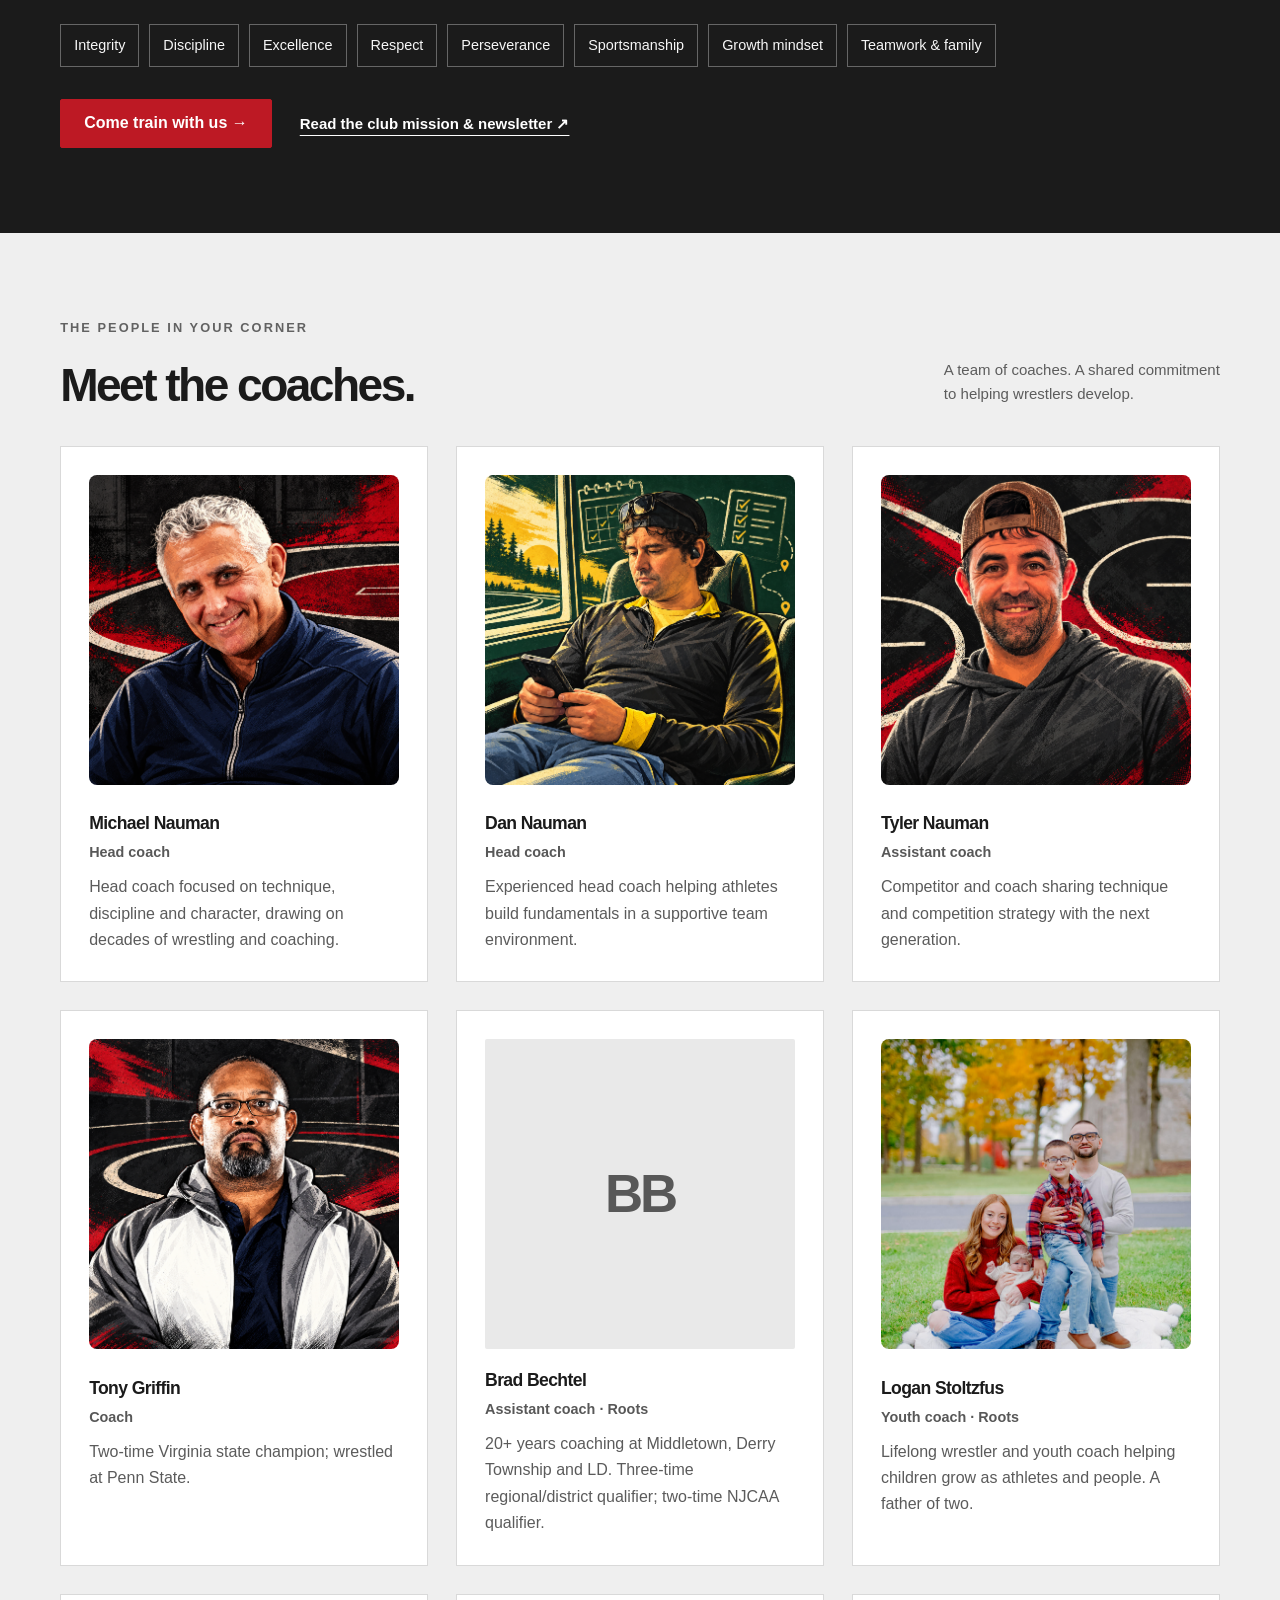
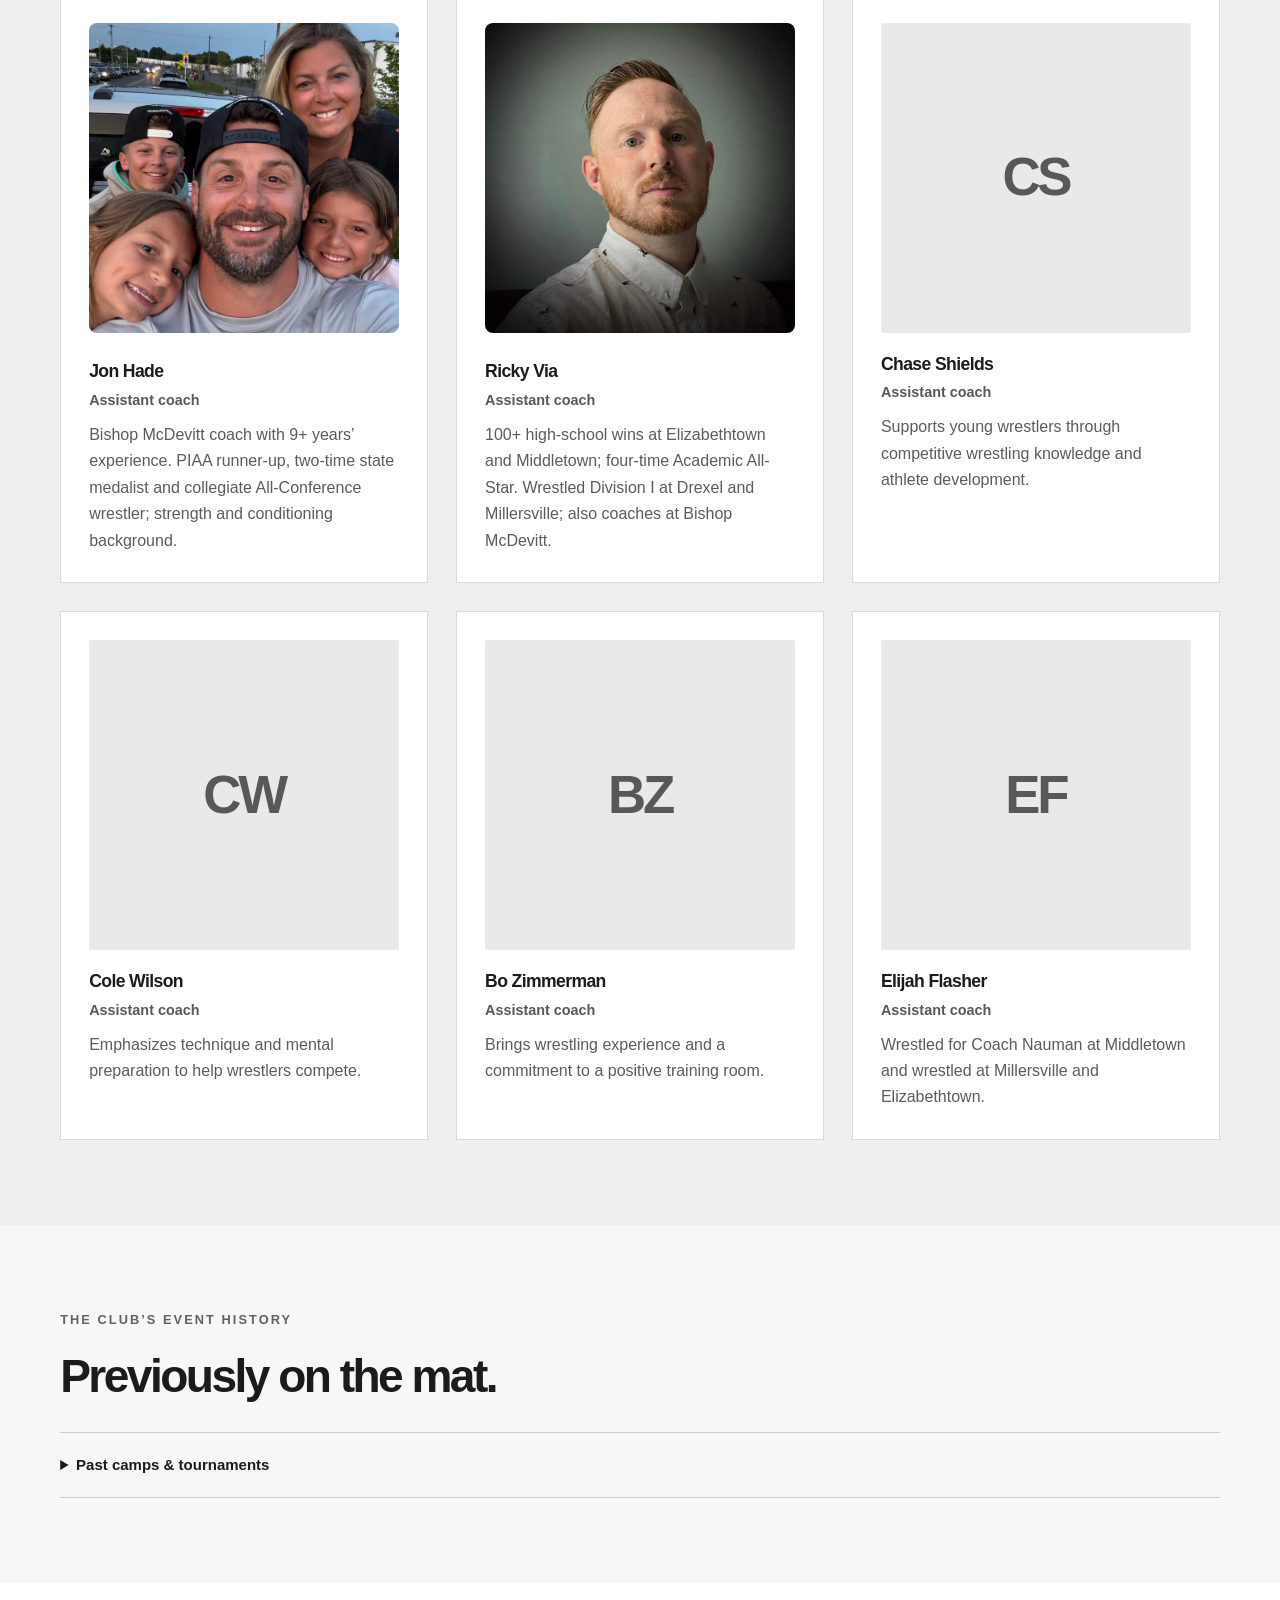
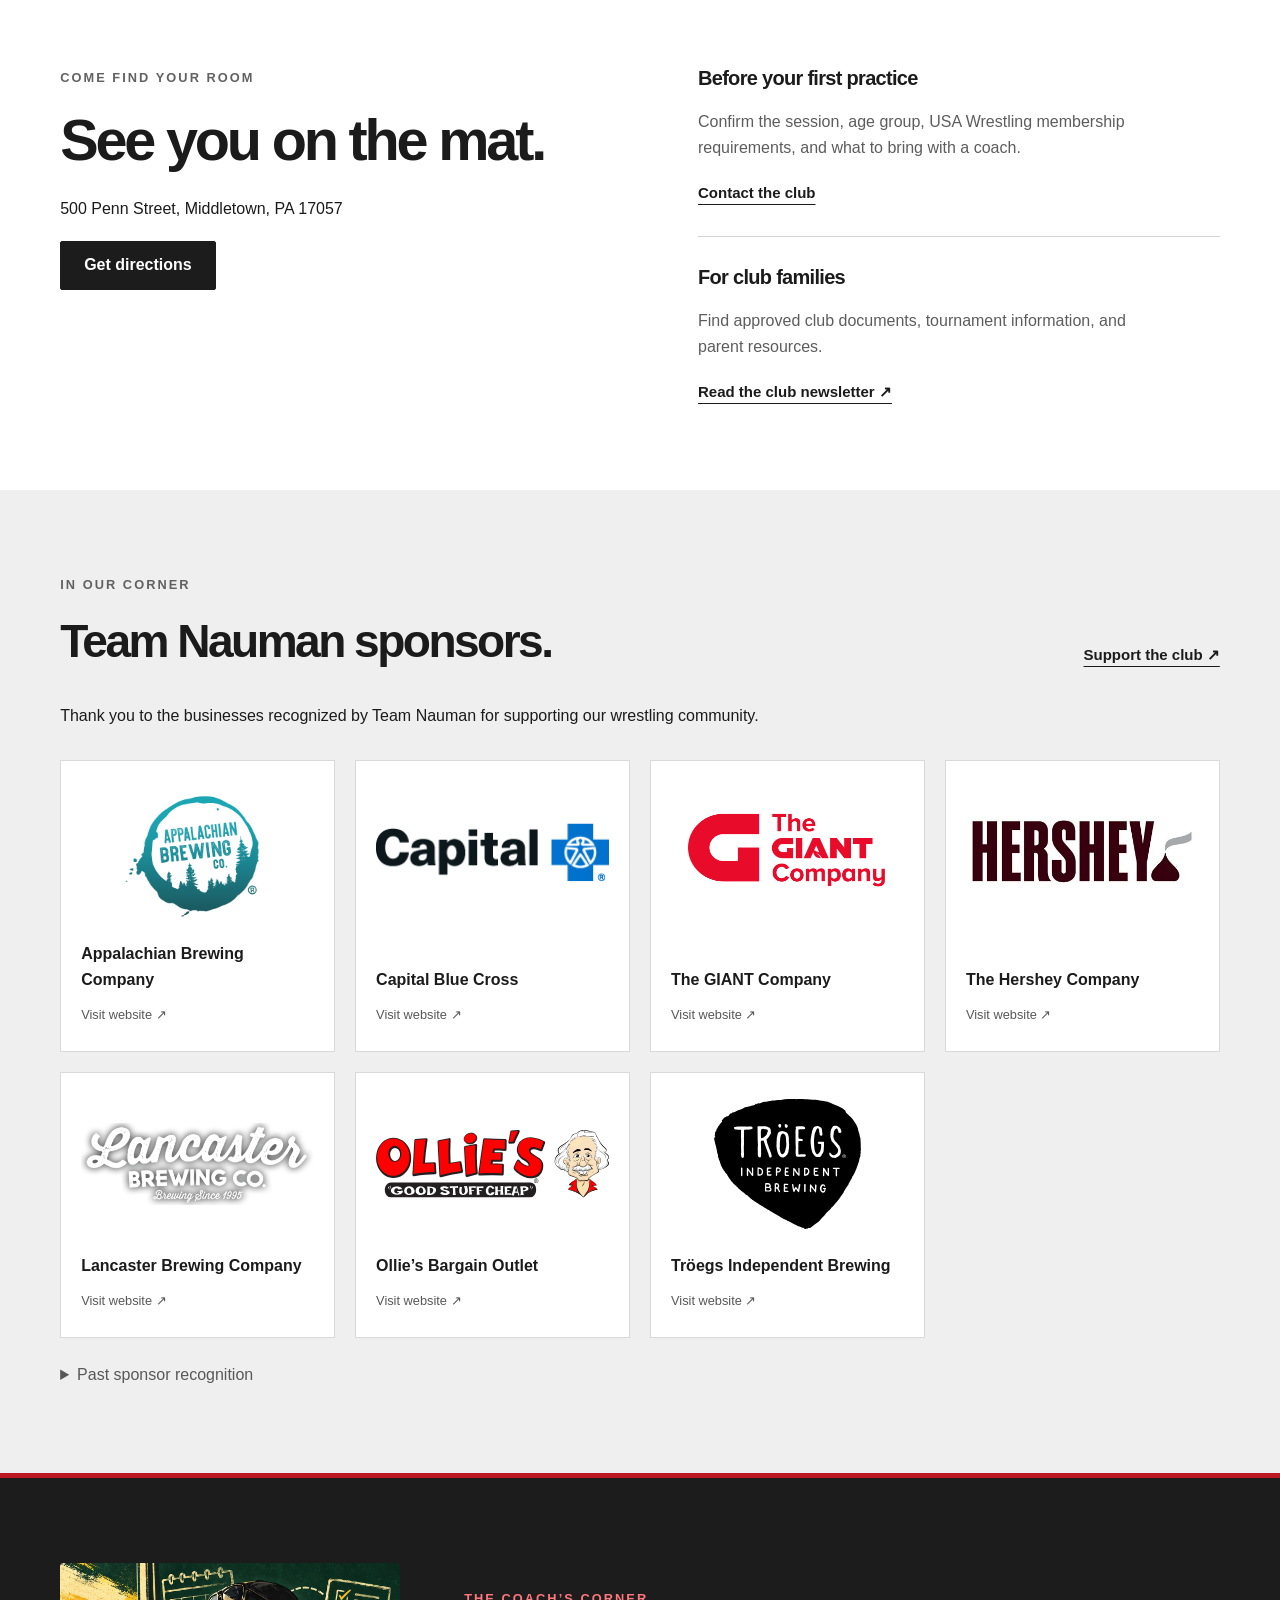
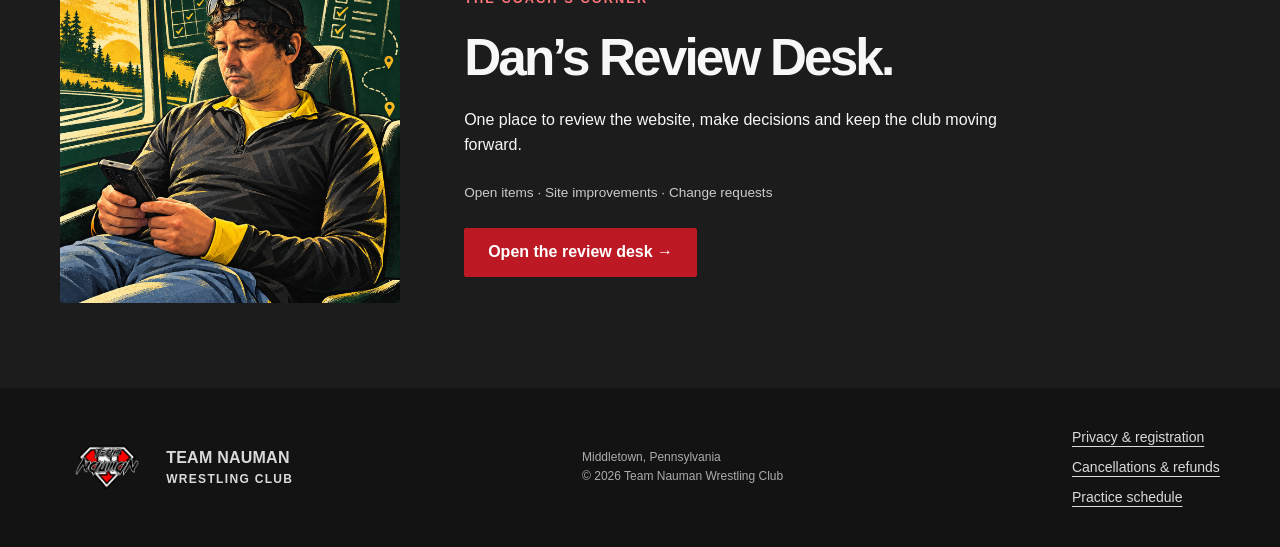
==== commit 709924c1: "Give practice program filter space and align schedule toolbar" ====
--- a/index.html
+++ b/index.html
@@ -7,7 +7,7 @@
   <meta name="robots" content="noindex,nofollow">
   <meta name="theme-color" content="#101513">
   <link rel="icon" href="./team-nauman-transparent.png?v=20261002-1" type="image/png">
-  <link rel="stylesheet" href="./styles.css?v=20261002-1">
+  <link rel="stylesheet" href="./styles.css?v=20261002-2">
   <script src="./site-config.js?v=20261002-1" defer></script><script src="./mini-camps-feed.js?v=20261002-1"></script><script src="./practice-schedule.js?v=20261002-1" defer></script><script src="./app.js?v=20261002-1" defer></script><script src="./club-content.js?v=20261002-1" defer></script>
 </head>
 <body>
@@ -31,7 +31,7 @@
     <div class="membership-strip" id="membership"><h3>More time to train. More value for your family.</h3><p>Choose a plan that fits how you wrestle. Drop in when you can, build a regular routine with a monthly plan, or lower your average monthly cost by committing to six months or a year. Consistent practice gives wrestlers more chances to repeat technique, learn from coaches and grow alongside teammates.</p></div><div id="live-prices" aria-live="polite"><p>Loading current training prices...</p></div><div class="payment-info" id="payment-options"><h3>Payment options</h3><p><strong>Cash</strong> · <strong>Check payable to TNWC</strong> · <strong>Venmo: @Michael-Nauman-99</strong></p><p>Include the wrestler’s name and the program or event in your payment note. Confirm the amount and deadline in your coach’s email before paying. Staff verifies payment; a submitted form or payment note alone does not confirm a tournament place.</p><p>For tournament teams, a coach offers your spot by email and verified payment secures it. Review the <a href="./refunds.html">cancellation and refund policy</a> before paying.</p></div><p class="source-note"><a href="https://docs.google.com/document/d/10PdZisxiop9ddKDZMmaayyO-7nDhJwLCcLj61djwL74/edit" target="_blank" rel="noopener noreferrer">Training Fees guide</a>. Confirm plan coverage before paying. A coach assigns your youth program and session; use the current schedule below.</p>
   </section><section class="section schedule-section" id="schedule" aria-labelledby="schedule-title">
     <div class="section-heading"><div><p class="eyebrow">PLAN YOUR WEEK</p><h2 id="schedule-title">Come train with Team Nauman.</h2></div><p>All practice times are Eastern.<br><span id="schedule-verification">Check dated changes before visiting.</span></p></div>
-<p class="section-intro">Build your week around time on the mat. Find your usual practice below, then check any dated changes before heading out.</p><label class="program-filter">Program <select id="program-filter"><option value="all">All programs</option><option>All ages</option><option>Youth programs</option></select></label><h3 id="schedule-week-label">Typical weekly schedule</h3><div id="practice-list" class="practice-list" aria-live="polite"><p>Loading the current practice schedule...</p></div><section id="practice-changes" hidden><h3>Upcoming schedule changes</h3><div id="practice-change-list"></div></section><details class="practice-fit practice-expectations"><summary>New here? What to expect at practice</summary>    <p class="section-intro">Get more from every hour on the mat. Learn the details, drill with a partner and put your technique to work in wrestling. Team Nauman brings athletes together to build skill, confidence through practice, and the discipline and respect that carry beyond competition.</p>
+<p class="section-intro">Build your week around time on the mat. Find your usual practice below, then check any dated changes before heading out.</p><div class="practice-toolbar"><h3 id="schedule-week-label">Typical weekly schedule</h3><label class="program-filter">Show practices for <select id="program-filter"><option value="all">All programs</option><option>All ages</option><option>Youth programs</option></select></label></div><div id="practice-list" class="practice-list" aria-live="polite"><p>Loading the current practice schedule...</p></div><section id="practice-changes" hidden><h3>Upcoming schedule changes</h3><div id="practice-change-list"></div></section><details class="practice-fit practice-expectations"><summary>New here? What to expect at practice</summary>    <p class="section-intro">Get more from every hour on the mat. Learn the details, drill with a partner and put your technique to work in wrestling. Team Nauman brings athletes together to build skill, confidence through practice, and the discipline and respect that carry beyond competition.</p>
 <div class="practice-location"><div><p class="eyebrow">EVERY REGULAR CLUB PRACTICE</p><h3>Find your room.</h3><p>Check the location on your chosen session. The usual club venue is 500 Penn Street, Middletown, PA 17057.</p></div><a class="button dark" href="https://www.google.com/maps/search/?api=1&amp;query=500%20Penn%20Street%2C%20Middletown%2C%20PA%2017057" target="_blank" rel="noopener noreferrer">Get practice directions ↗</a></div>
 <div class="practice-experience"><article><span class="eyebrow">01 / LEARN</span><h3>See the details.</h3><p>Coaches demonstrate technique and help wrestlers understand how and when to use it. Ask questions and work on the positions that matter to you.</p></article><article><span class="eyebrow">02 / DRILL</span><h3>Make it your own.</h3><p>Repeat the movement with a training partner. Situational drilling gives you a focused way to work through positions and improve the details.</p></article><article><span class="eyebrow">03 / WRESTLE</span><h3>Put it into action.</h3><p>Apply what you learned in wrestling. Depending on your group, sessions finish with live wrestling, drill matches or play wrestling.</p></article></div>
 <details class="practice-fit"><summary>Which practice is right for my wrestler?</summary><div><p><strong>Just getting started?</strong> Roots introduces wrestling through games and movement. Saplings builds body control and basic technique. <a href="#programs">Explore youth programs and registration.</a></p><p><strong>Building technique:</strong> Developmental Drillers is described in the newsletter for wrestlers with roughly 2–3+ years of experience: about an hour of instruction, drilling and situations, followed by 30 minutes applying the technique in wrestling.</p><p><strong>Ready for a faster pace:</strong> Advanced Assassins is described for roughly 3–4+ years of experience: 45–50 minutes of instruction and high-level drilling, then 40–45 minutes of live wrestling, drill matches or play wrestling. Coaches pause to correct and highlight details.</p><p>A coach confirms placement and which weekly session offers each group. The weekly “All ages” listing does not mean every experience group trains together.</p></div></details>
--- a/styles.css
+++ b/styles.css
@@ -93,3 +93,5 @@
 @media(min-width:801px){.session-picker:not([open])>summary{display:block}}
 
 #practice-changes{margin-top:28px}.practice-change{padding:16px 20px;background:#fff;border-left:3px solid #bd1924;margin:12px 0}.practice-change p{margin:8px 0 0}.practice-row .time{white-space:nowrap}@media(max-width:650px){.practice-row .time{grid-column:2;text-align:left}.practice-row .day{min-width:0}}
+
+.practice-toolbar{display:flex;align-items:center;justify-content:space-between;gap:24px;margin:32px 0 18px;padding-bottom:20px;border-bottom:1px solid #d8d8d8}.practice-toolbar h3{margin:0;font-size:1.5rem}.practice-toolbar .program-filter{display:flex;align-items:center;gap:12px;flex-shrink:0;margin:0;font-size:.875rem;color:#555}.practice-toolbar select{min-width:200px;min-height:48px;padding:12px 38px 12px 14px;background:#fff;color:#222;border:1px solid #aaa;border-radius:4px;font-size:1rem}.practice-toolbar select:focus-visible{outline:3px solid #bd1924;outline-offset:3px}@media(max-width:650px){.practice-toolbar{align-items:stretch;flex-direction:column;gap:18px;margin-top:26px}.practice-toolbar .program-filter{align-items:stretch;flex-direction:column;gap:8px}.practice-toolbar select{width:100%;min-width:0}}
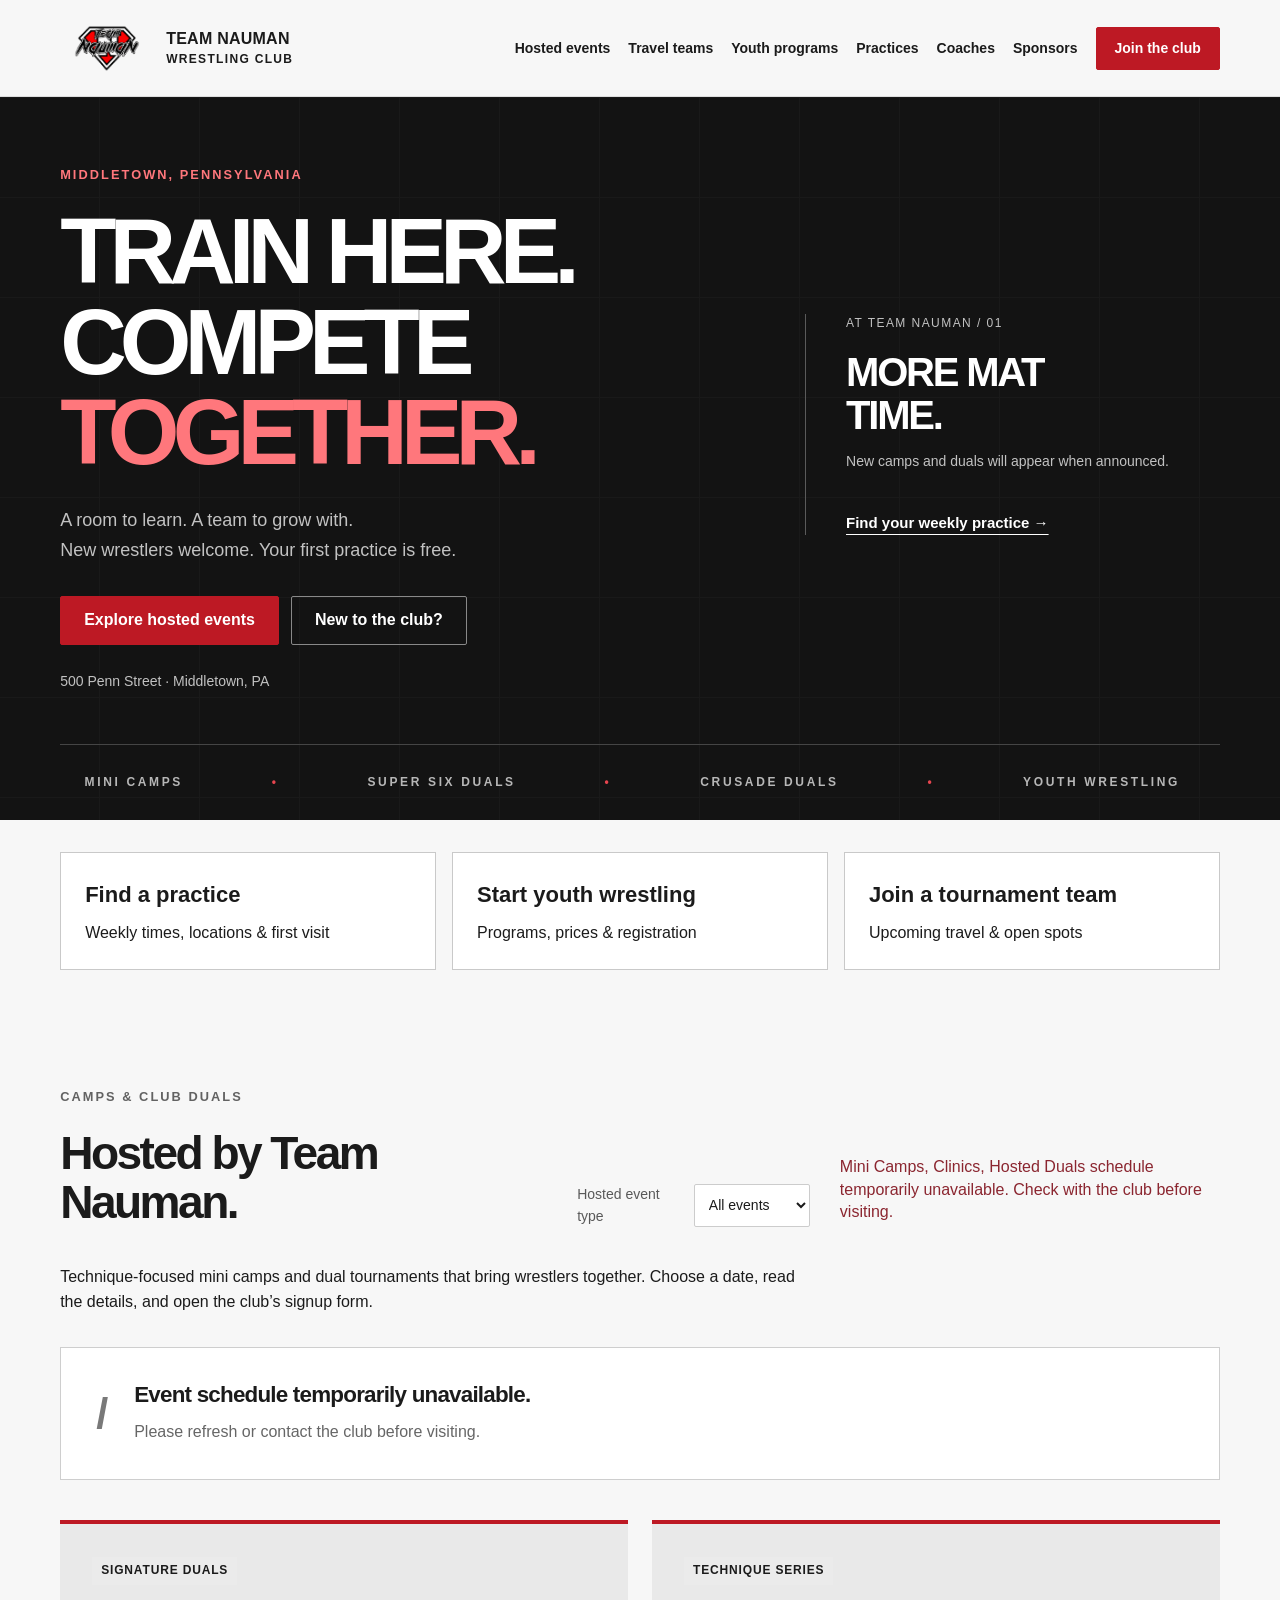
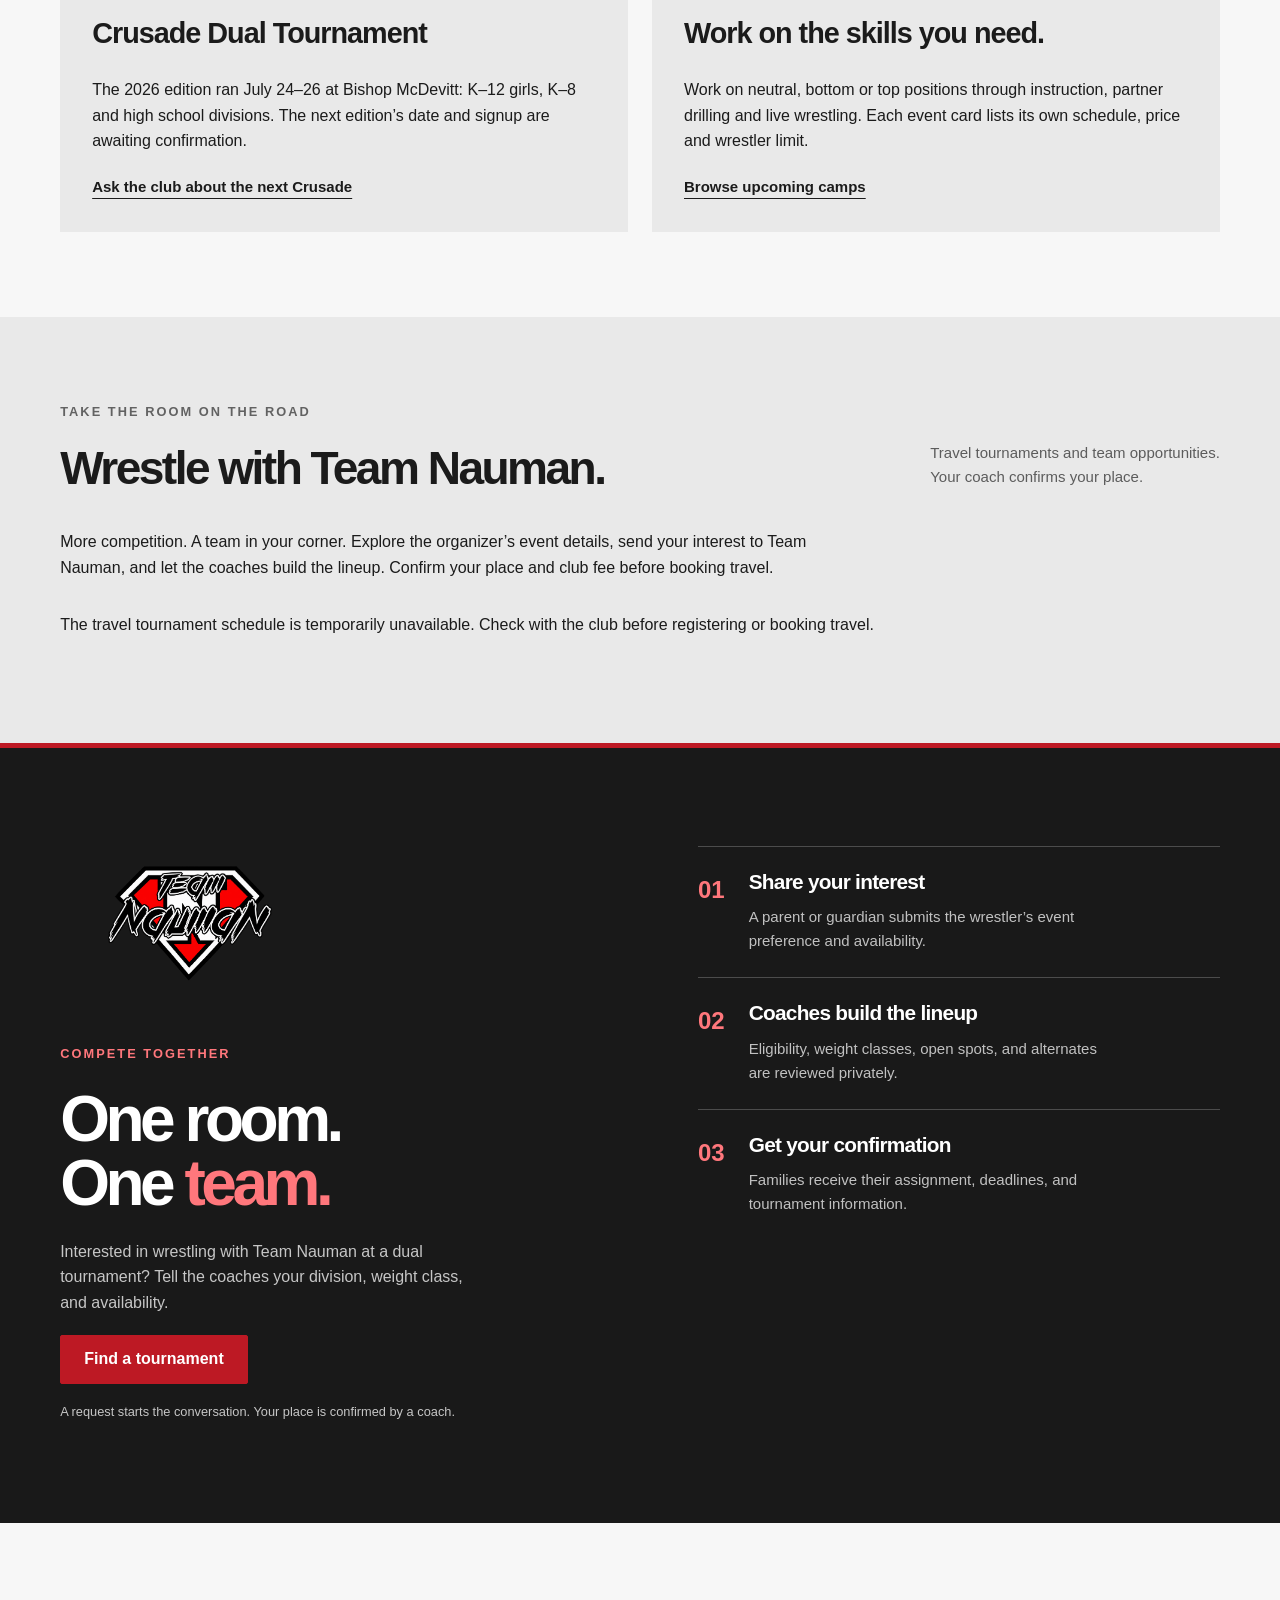
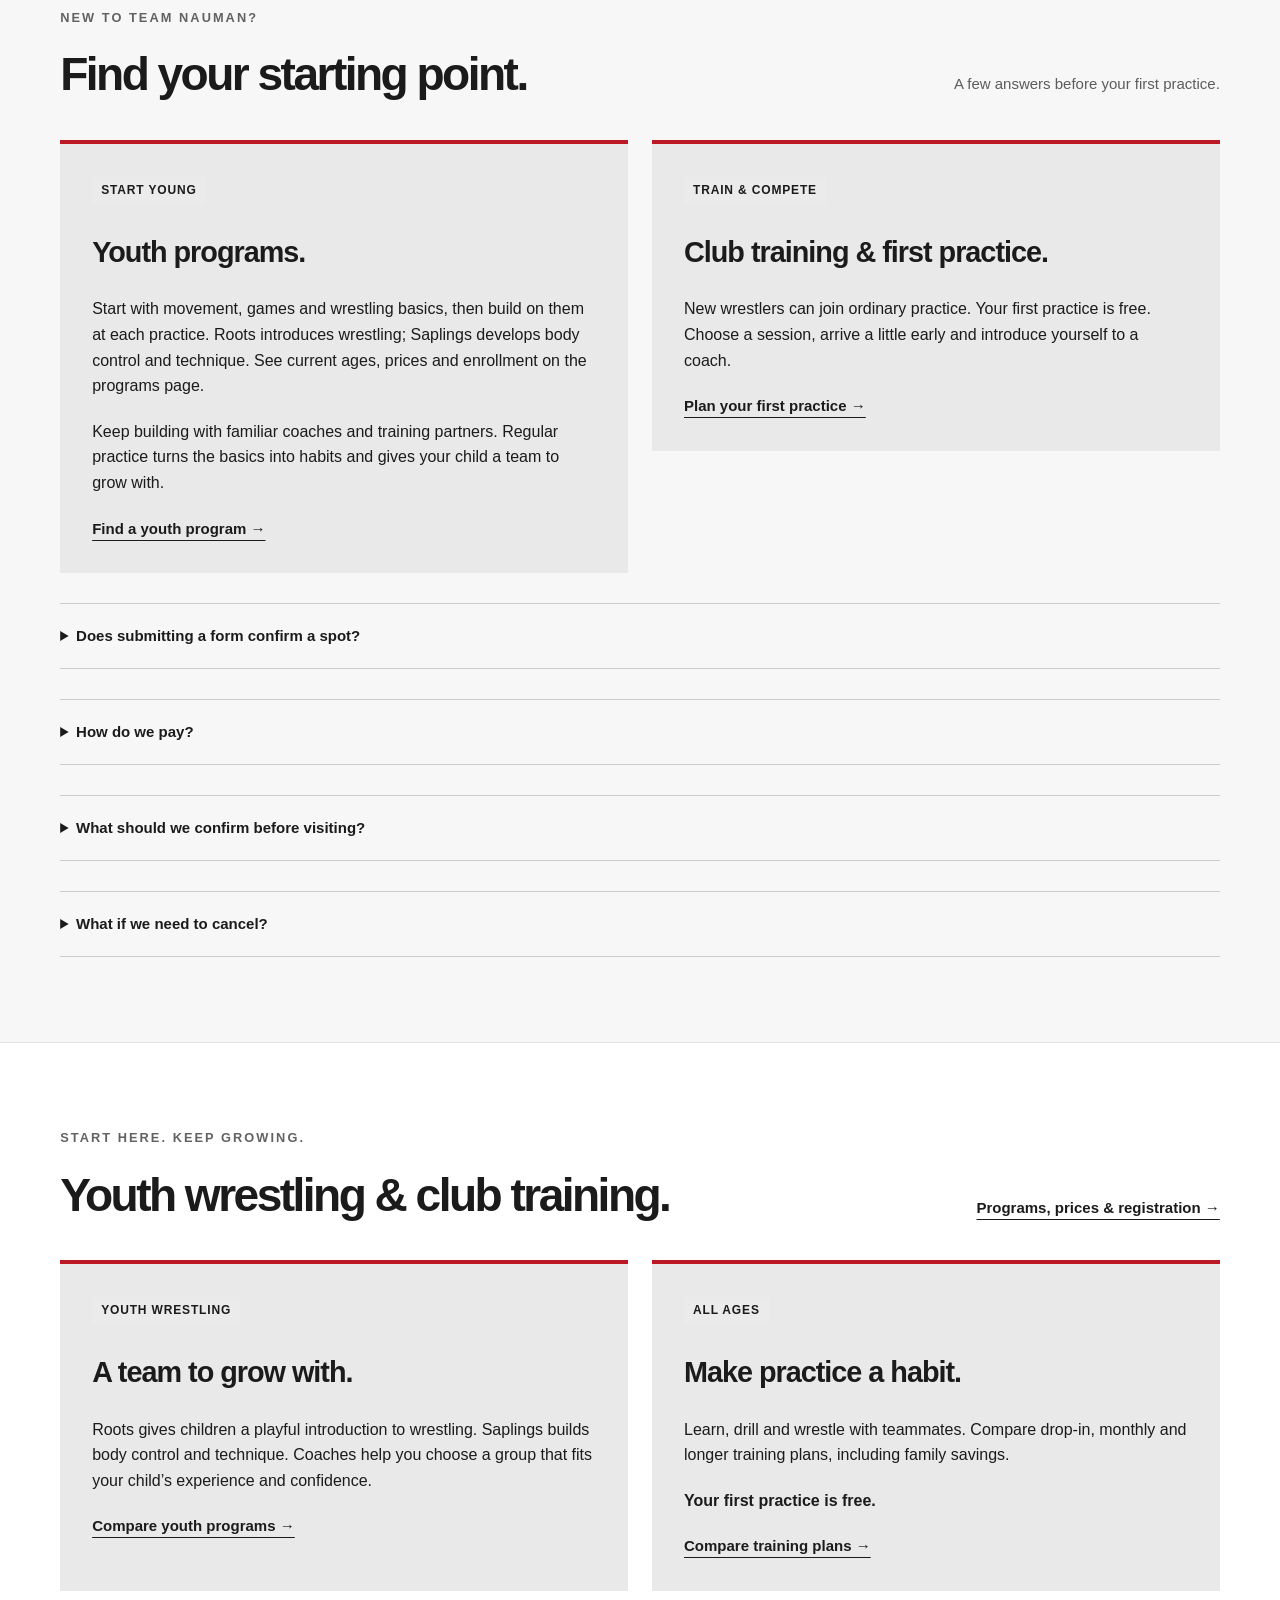
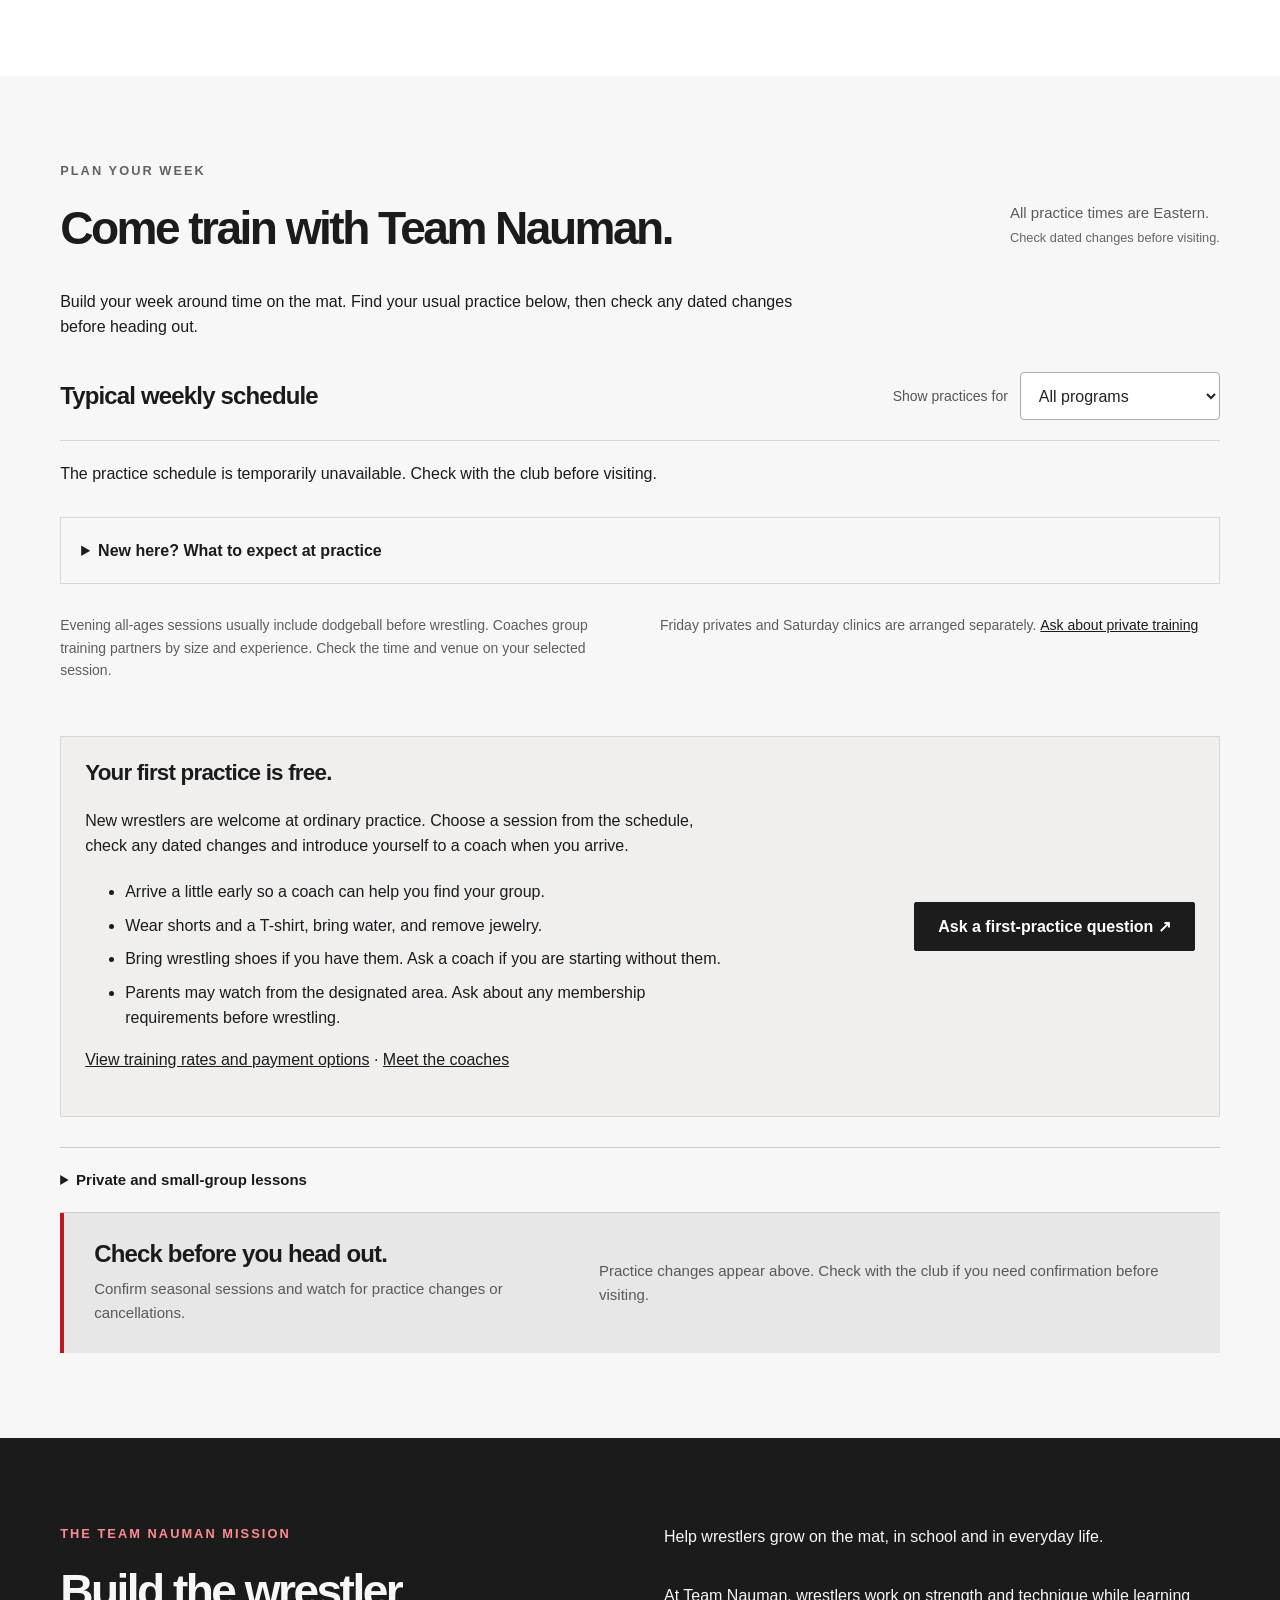
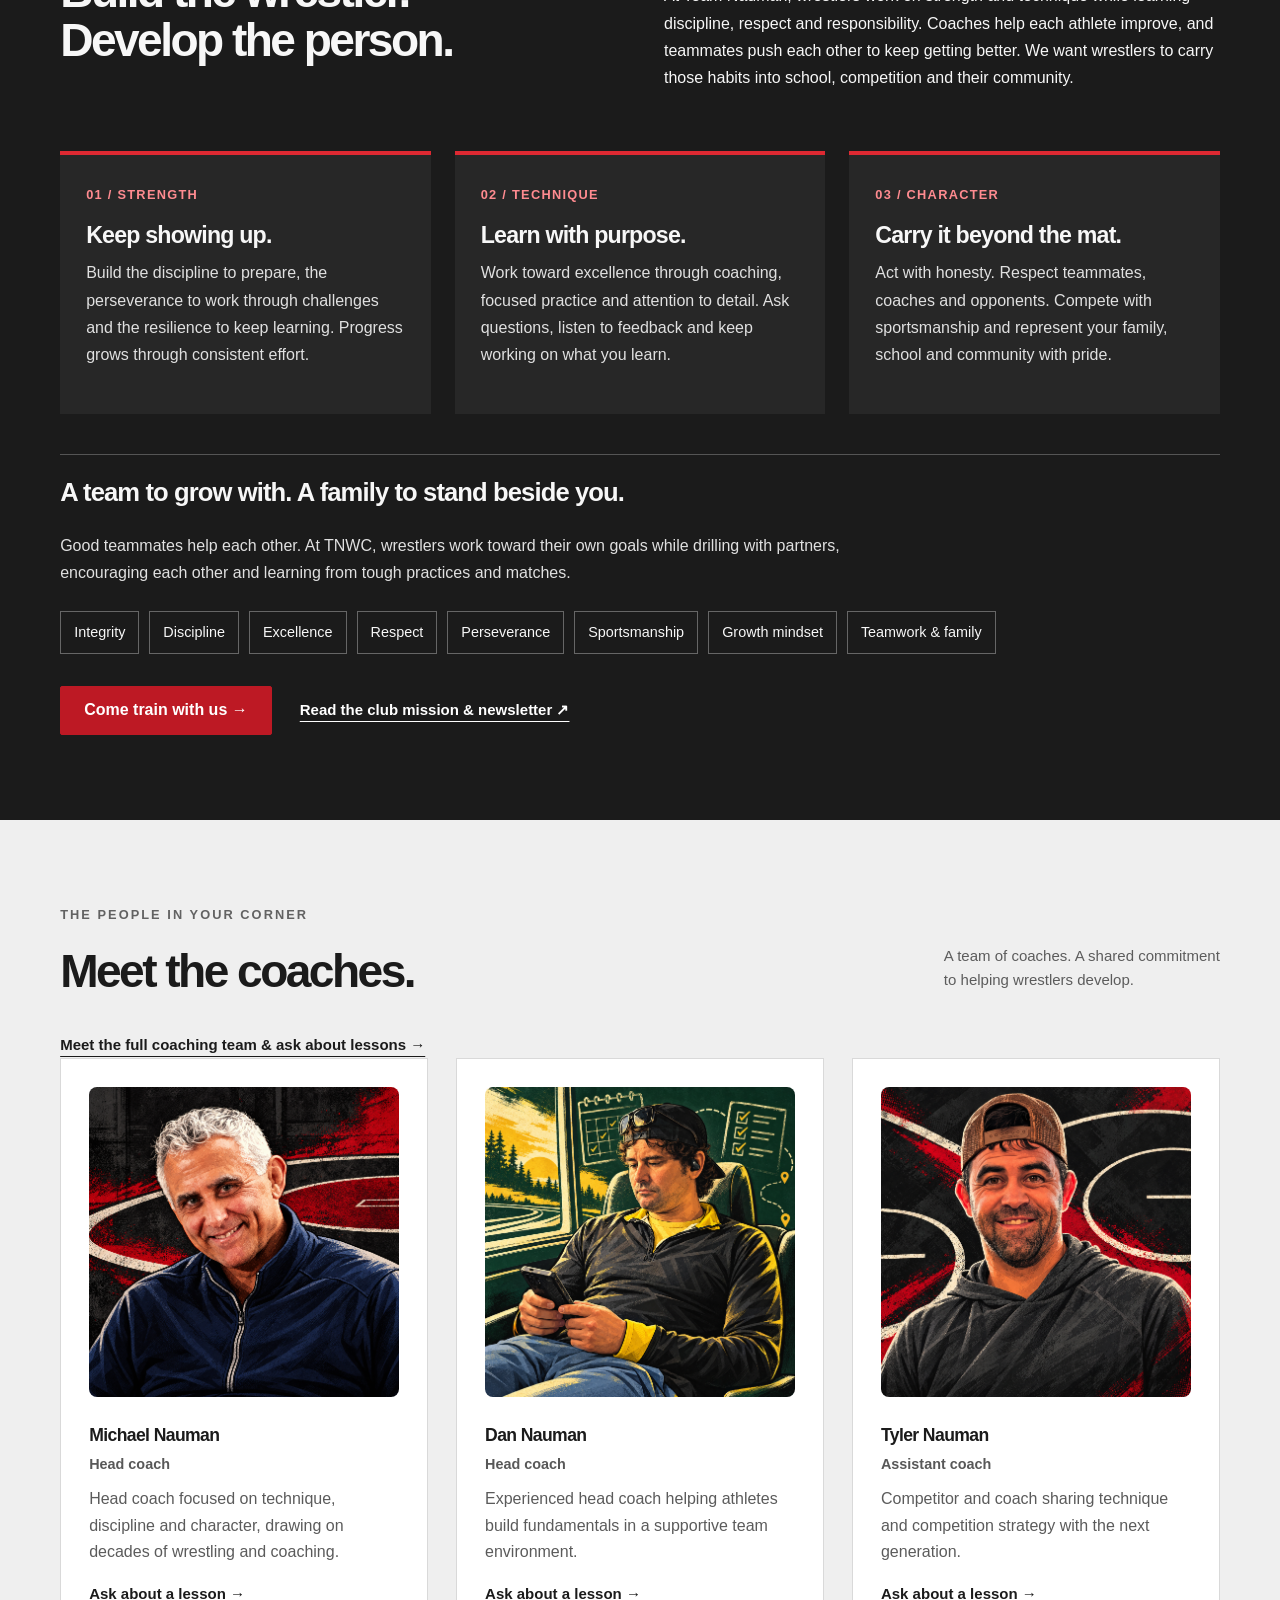
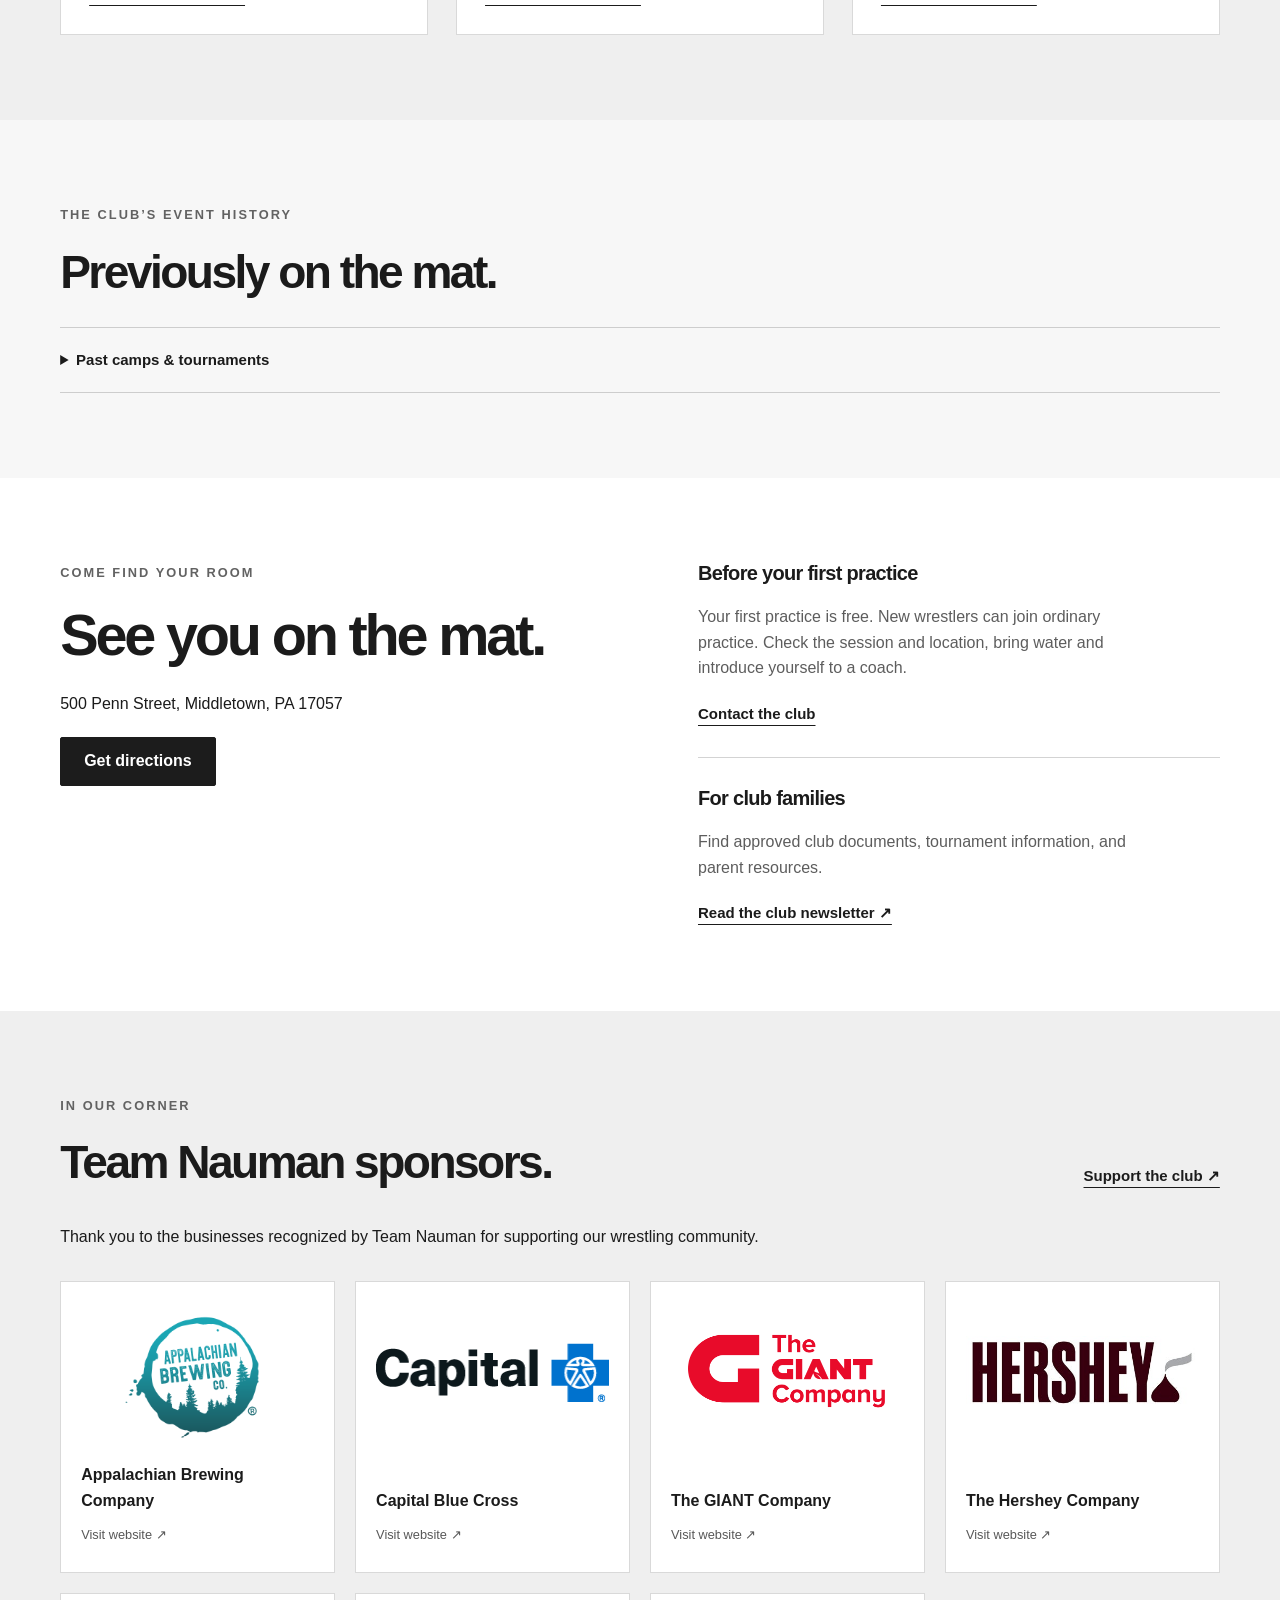
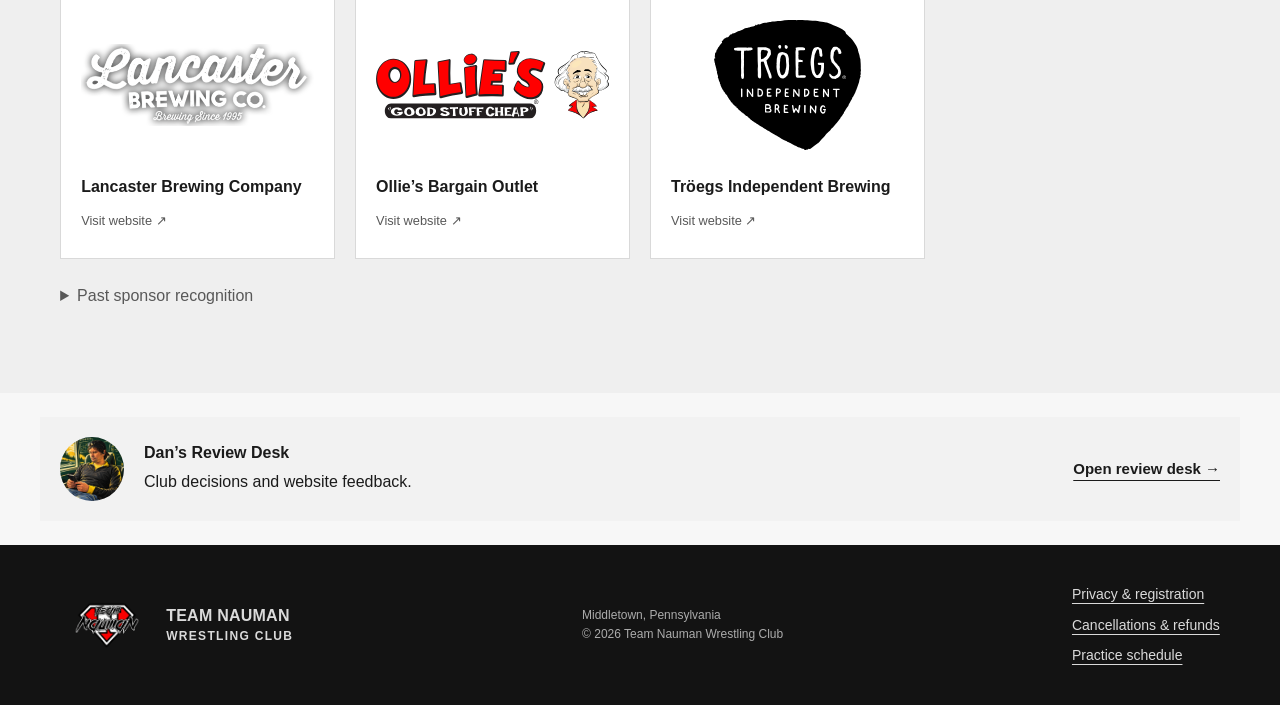
==== commit 6fd24375: "Improve family navigation, practice welcome, programs and coaches Publish free first practice, focus" ====
--- a/index.html
+++ b/index.html
@@ -6,40 +6,35 @@
   <meta name="description" content="Practice schedules, youth wrestling, coaches, and tournament team information for Team Nauman Wrestling Club in Middletown, Pennsylvania.">
   <meta name="robots" content="noindex,nofollow">
   <meta name="theme-color" content="#101513">
-  <link rel="icon" href="./team-nauman-transparent.png?v=20261002-1" type="image/png">
-  <link rel="stylesheet" href="./styles.css?v=20261002-2">
-  <script src="./site-config.js?v=20261002-1" defer></script><script src="./mini-camps-feed.js?v=20261002-1"></script><script src="./practice-schedule.js?v=20261002-1" defer></script><script src="./app.js?v=20261002-1" defer></script><script src="./club-content.js?v=20261002-1" defer></script>
+  <link rel="icon" href="./team-nauman-transparent.png?v=20261002-3" type="image/png">
+  <link rel="stylesheet" href="./styles.css?v=20261002-3">
+  <script src="./site-config.js?v=20261002-3" defer></script><script src="./mini-camps-feed.js?v=20261002-3"></script><script src="./practice-schedule.js?v=20261002-3" defer></script><script src="./app.js?v=20261002-3" defer></script><script src="./club-content.js?v=20261002-3" defer></script><script src="./family-pages.js?v=20261002-3" defer></script>
 </head>
 <body>
 <a class="skip" href="#main">Skip to content</a>
 <header class="header">
   <a class="brand" href="#main" aria-label="Team Nauman home"><span class="original-logo"><img src="./team-nauman-transparent.png" alt="Team Nauman diamond logo" width="1254" height="1254"></span><span class="brand-name">TEAM NAUMAN<small>WRESTLING CLUB</small></span></a>
   <button class="menu-toggle" aria-expanded="false" aria-controls="navigation">Menu</button>
-  <nav id="navigation" aria-label="Main navigation"><a href="?eventType=all#events" data-event-kind="all">Hosted events</a><a href="#travel">Travel teams</a><a href="#programs">Youth programs</a><a href="#schedule">Practices</a><a href="#coaches">Coaches</a><a href="#sponsors">Sponsors</a><a class="button compact" href="#first-visit">Join the club</a></nav>
+  <nav id="navigation" aria-label="Main navigation"><a href="?eventType=all#events" data-event-kind="all">Hosted events</a><a href="#travel">Travel teams</a><a href="./programs.html">Youth programs</a><a href="#schedule">Practices</a><a href="./coaches.html">Coaches</a><a href="#sponsors">Sponsors</a><a class="button compact" href="#first-visit">Join the club</a></nav>
 </header>
 <main id="main">
   <section class="hero" aria-labelledby="hero-title">
-    <div class="hero-copy"><p class="eyebrow">MIDDLETOWN, PENNSYLVANIA</p><h1 id="hero-title">TRAIN HERE.<br>COMPETE<br><em>TOGETHER.</em></h1><p class="hero-intro">Camps. Duals. A room to grow.<br>Find your next Team Nauman event.</p><div class="hero-actions"><a class="button" href="?eventType=all#events" data-event-kind="all">Explore hosted events</a><a class="button outline" href="#first-visit">New to the club?</a></div><p class="hero-location">500 Penn Street · Middletown, PA</p></div>
+    <div class="hero-copy"><p class="eyebrow">MIDDLETOWN, PENNSYLVANIA</p><h1 id="hero-title">TRAIN HERE.<br>COMPETE<br><em>TOGETHER.</em></h1><p class="hero-intro">A room to learn. A team to grow with.<br>New wrestlers welcome. Your first practice is free.</p><div class="hero-actions"><a class="button" href="?eventType=all#events" data-event-kind="all">Explore hosted events</a><a class="button outline" href="#first-visit">New to the club?</a></div><p class="hero-location">500 Penn Street · Middletown, PA</p></div>
     <aside class="practice-feature" aria-labelledby="practice-feature-title"><span class="section-number">NEXT AT NAUMAN / 01</span><h2 id="practice-feature-title">TILTS.<br>TURNS.<br>MAT TIME.</h2><p>Mini Camp · Top: All types of tilts</p><div class="feature-row"><strong>October 4, 2026</strong><span>9:00–11:45 AM ET</span></div><div class="feature-row"><strong>$25 per wrestler</strong><span>Limited to 30</span></div><p class="feature-note">45 minutes of live wrestling.<br>Technique instruction and live wrestling.</p><a class="text-link" href="https://forms.gle/LYQUBDzCxduMugbh6" target="_blank" rel="noopener noreferrer">View club signup form ↗</a></aside>
     <div class="hero-bottom event-ticker" aria-label="Explore Team Nauman events and programs"><div class="event-ticker-window"><div class="event-ticker-track"><div class="event-ticker-group"><a href="?eventType=Camp#event-list">MINI CAMPS</a><span class="ticker-dot" aria-hidden="true">•</span><a href="?eventType=Tournament#event-list">SUPER SIX DUALS</a><span class="ticker-dot" aria-hidden="true">•</span><a href="#events">CRUSADE DUALS</a><span class="ticker-dot" aria-hidden="true">•</span><a href="#programs">YOUTH WRESTLING</a><span class="ticker-dot" aria-hidden="true">•</span></div><div class="event-ticker-group" aria-hidden="true"><a href="?eventType=Camp#event-list" tabindex="-1">MINI CAMPS</a><span class="ticker-dot" aria-hidden="true">•</span><a href="?eventType=Tournament#event-list" tabindex="-1">SUPER SIX DUALS</a><span class="ticker-dot" aria-hidden="true">•</span><a href="#events" tabindex="-1">CRUSADE DUALS</a><span class="ticker-dot" aria-hidden="true">•</span><a href="#programs" tabindex="-1">YOUTH WRESTLING</a><span class="ticker-dot" aria-hidden="true">•</span></div></div></div></div>
   </section>
-  <div id="announcements" class="announcements" aria-live="polite" hidden></div>
-  <section class="section events-section" id="events" aria-labelledby="events-title"><div class="section-heading"><div><p class="eyebrow">CAMPS &amp; CLUB DUALS</p><h2 id="events-title">Hosted by Team Nauman.</h2></div><label class="program-filter">Hosted event type <select id="event-filter"><option value="all">All events</option><option value="test">Test events</option><option>Tournament</option><option>Clinic</option><option>Camp</option></select></label></div><p class="section-intro">Technique-focused mini camps and dual tournaments that bring wrestlers together. Choose a date, read the details, and open the club’s signup form.</p><div id="event-list" class="event-list" aria-live="polite"></div><div class="signature-grid"><article><span class="badge">SIGNATURE DUALS</span><h3>Crusade Dual Tournament</h3><p>The 2026 edition ran July 24–26 at Bishop McDevitt: K–12 girls, K–8 and high school divisions. The next edition’s date and signup are awaiting confirmation.</p><a class="text-link" href="#visit">Ask the club about the next Crusade</a></article><article><span class="badge">TECHNIQUE SERIES</span><h3>Work on the skills you need.</h3><p>Work on neutral, bottom or top positions through instruction, partner drilling and live wrestling. Each event card lists its own schedule, price and wrestler limit.</p><a class="text-link" href="?eventType=Camp#event-list" data-event-kind="Camp">Browse upcoming camps</a></article></div></section><section class="section events-section travel-section" id="travel" aria-labelledby="travel-title"><div class="section-heading"><div><p class="eyebrow">TAKE THE ROOM ON THE ROAD</p><h2 id="travel-title">Wrestle with Team Nauman.</h2></div><p>Travel tournaments and team opportunities.<br>Your coach confirms your place.</p></div><p class="section-intro">More competition. A team in your corner. Explore the organizer’s event details, send your interest to Team Nauman, and let the coaches build the lineup. Confirm your place and club fee before booking travel.</p><div id="travel-event-list" class="event-list"></div></section><section class="team-section" id="teams" aria-labelledby="teams-title"><div class="team-copy"><div class="team-competition-mark"><span class="original-logo"><img src="./team-nauman-transparent.png" alt="Team Nauman diamond logo" width="1254" height="1254"></span></div><p class="eyebrow">COMPETE TOGETHER</p><h2 id="teams-title">One room.<br>One <em>team.</em></h2><p>Interested in wrestling with Team Nauman at a dual tournament? Tell the coaches your division, weight class, and availability.</p><a class="button" href="#travel">Find a tournament</a><p class="team-note">A request starts the conversation. Your place is confirmed by a coach.</p></div><ol class="team-steps"><li><span>01</span><div><h3>Share your interest</h3><p>A parent or guardian submits the wrestler’s event preference and availability.</p></div></li><li><span>02</span><div><h3>Coaches build the lineup</h3><p>Eligibility, weight classes, open spots, and alternates are reviewed privately.</p></div></li><li><span>03</span><div><h3>Get your confirmation</h3><p>Families receive their assignment, deadlines, and tournament information.</p></div></li></ol></section><section class="section first-visit-section" id="first-visit" aria-labelledby="first-visit-title"><div class="section-heading"><div><p class="eyebrow">NEW TO TEAM NAUMAN?</p><h2 id="first-visit-title">Find your starting point.</h2></div><p>A few answers before your first practice.</p></div><div class="signature-grid"><article><span class="badge">START YOUNG</span><h3>Youth programs.</h3><p>Start with movement, games and wrestling basics, then build on them at each practice. Roots introduces wrestling; Saplings develops body control and technique. Current ages, prices and enrollment details are listed below.</p><p>Keep building with familiar coaches and training partners. Regular practice turns the basics into habits and gives your child a team to grow with.</p><a class="text-link" href="#programs">Find a youth program →</a></article><article><span class="badge">TRAIN &amp; COMPETE</span><h3>Club training &amp; first practice.</h3><p>Explore regular all-ages practices, a focused mini camp, or a tournament opportunity. Program and event registration links are listed with their details.</p><a class="text-link" href="#schedule">Plan your first practice →</a></article></div><details class="event-archive"><summary>Does submitting a form confirm a spot?</summary><p>No. A coach confirms availability and offers your tournament place by email. Verified payment secures an offered place. Event eligibility and deadlines still apply.</p></details><details class="event-archive"><summary>How do we pay?</summary><p>Cash, check payable to TNWC, or Venmo @Michael-Nauman-99. Include the wrestler and event or program in the payment note. Staff verifies payments.</p><a class="text-link" href="#payment-options">Payment details</a></details><details class="event-archive"><summary>What should we confirm before visiting?</summary><p>Confirm your program, current session, eligibility or membership requirements, and what to bring with the club. Published seasonal practice times can change.</p><a class="text-link" href="mailto:teamnaumanwrestlingclub@gmail.com?subject=First%20practice%20question">Email a first-practice question</a></details><details class="event-archive"><summary>What if we need to cancel?</summary><p>Email the club promptly with the wrestler’s name and event or program. Refund and credit eligibility depends on timing and the applicable registration terms.</p><a class="text-link" href="./refunds.html">Cancellation &amp; refund policy</a></details></section><section class="section program-section" id="programs" aria-labelledby="programs-title">
-    <div class="section-heading"><div><p class="eyebrow">FIND YOUR STARTING POINT</p><h2 id="programs-title">A fun start.<br>Room to grow.</h2></div></div>
-    <p id="program-content-status" role="status"></p><div class="program-grid"><article class="program-card" data-live-program="Roots"><span class="program-number">01</span><span class="badge">YOUTH PROGRAM</span><h3>Roots</h3><p><strong>A playful first step onto the mat.</strong> Give that big energy somewhere to go. Kids learn through tumbling, agility, body-weight exercises and wrestling games such as shoelace tag, flag tag and sumo. Along the way, they explore the rules and try foundational moves like a stance, shot, sprawl, half-nelson and stand-up. It’s an active introduction designed to make learning wrestling fun.</p><p class="program-meta" data-program-info>Loading current program details...</p><p class="program-meta" data-program-coaches></p><div data-program-enrollment></div></article><article class="program-card" data-live-program="Saplings"><span class="program-number">02</span><span class="badge">YOUTH PROGRAM</span><h3>Saplings</h3><p><strong>Keep the fun. Build the skills.</strong> For kids ready to grow beyond their first introduction, Saplings builds on wrestling fundamentals through gymnastics, body control and more technique. The emphasis stays on an enjoyable, active workout while children practice moving with purpose and putting their skills together.</p><p class="program-meta" data-program-info>Loading current program details...</p><p class="program-meta" data-program-coaches></p><div data-program-enrollment></div></article><article class="program-card dark-card"><span class="program-number">03</span><span class="badge">ALL AGES</span><h3>Club training</h3><p><strong>Your next step starts in the room.</strong> Learn a technique, drill it with a partner and put it into action. Train alongside teammates while building the discipline, respect and steady effort at the heart of Team Nauman’s mission.</p><p class="program-meta">Find your training group with a coach, or ask about focused private and small-group lessons.</p><a class="text-link" href="#schedule">What to expect at practice →</a></article></div>
-<div class="signature-grid training-paths"><article><span class="badge">BUILD YOUR TECHNIQUE</span><h3>Developmental Drillers</h3><p>For wrestlers with roughly 2–3+ years of experience. Instruction, drilling and situations, followed by wrestling that puts the technique to work. Regular training rates apply.</p><p class="program-meta">Ask a coach about placement and the current session.</p></article><article><span class="badge">RAISE THE PACE</span><h3>Advanced Assassins</h3><p>For wrestlers with roughly 3–4+ years of experience. Faster instruction and high-level drilling, followed by live wrestling, drill matches or play wrestling. Regular training rates apply.</p><p class="program-meta">Ask a coach about placement and the current session.</p></article></div><details class="event-archive"><summary>Getting ready for youth wrestling</summary><p>Beginners are welcome. Wear shorts and a T-shirt; avoid jeans, zippers and jewelry. Wrestling shoes are recommended, but beginners can ask the coach about starting without them. Parents may watch from the designated area. Confirm current requirements before your first visit.</p></details>
-    <div class="membership-strip" id="membership"><h3>More time to train. More value for your family.</h3><p>Choose a plan that fits how you wrestle. Drop in when you can, build a regular routine with a monthly plan, or lower your average monthly cost by committing to six months or a year. Consistent practice gives wrestlers more chances to repeat technique, learn from coaches and grow alongside teammates.</p></div><div id="live-prices" aria-live="polite"><p>Loading current training prices...</p></div><div class="payment-info" id="payment-options"><h3>Payment options</h3><p><strong>Cash</strong> · <strong>Check payable to TNWC</strong> · <strong>Venmo: @Michael-Nauman-99</strong></p><p>Include the wrestler’s name and the program or event in your payment note. Confirm the amount and deadline in your coach’s email before paying. Staff verifies payment; a submitted form or payment note alone does not confirm a tournament place.</p><p>For tournament teams, a coach offers your spot by email and verified payment secures it. Review the <a href="./refunds.html">cancellation and refund policy</a> before paying.</p></div><p class="source-note"><a href="https://docs.google.com/document/d/10PdZisxiop9ddKDZMmaayyO-7nDhJwLCcLj61djwL74/edit" target="_blank" rel="noopener noreferrer">Training Fees guide</a>. Confirm plan coverage before paying. A coach assigns your youth program and session; use the current schedule below.</p>
-  </section><section class="section schedule-section" id="schedule" aria-labelledby="schedule-title">
+  <section class="section start-paths" aria-label="Find your starting point"><a href="#schedule"><strong>Find a practice</strong><span>Weekly times, locations &amp; first visit</span></a><a href="./programs.html"><strong>Start youth wrestling</strong><span>Programs, prices &amp; registration</span></a><a href="#travel"><strong>Join a tournament team</strong><span>Upcoming travel &amp; open spots</span></a></section><div id="announcements" class="announcements" aria-live="polite" hidden></div>
+  <section class="section events-section" id="events" aria-labelledby="events-title"><div class="section-heading"><div><p class="eyebrow">CAMPS &amp; CLUB DUALS</p><h2 id="events-title">Hosted by Team Nauman.</h2></div><label class="program-filter">Hosted event type <select id="event-filter"><option value="all">All events</option><option value="test">Test events</option><option>Tournament</option><option>Clinic</option><option>Camp</option></select></label></div><p class="section-intro">Technique-focused mini camps and dual tournaments that bring wrestlers together. Choose a date, read the details, and open the club’s signup form.</p><div id="event-list" class="event-list" aria-live="polite"></div><div class="signature-grid"><article><span class="badge">SIGNATURE DUALS</span><h3>Crusade Dual Tournament</h3><p>The 2026 edition ran July 24–26 at Bishop McDevitt: K–12 girls, K–8 and high school divisions. The next edition’s date and signup are awaiting confirmation.</p><a class="text-link" href="#visit">Ask the club about the next Crusade</a></article><article><span class="badge">TECHNIQUE SERIES</span><h3>Work on the skills you need.</h3><p>Work on neutral, bottom or top positions through instruction, partner drilling and live wrestling. Each event card lists its own schedule, price and wrestler limit.</p><a class="text-link" href="?eventType=Camp#event-list" data-event-kind="Camp">Browse upcoming camps</a></article></div></section><section class="section events-section travel-section" id="travel" aria-labelledby="travel-title"><div class="section-heading"><div><p class="eyebrow">TAKE THE ROOM ON THE ROAD</p><h2 id="travel-title">Wrestle with Team Nauman.</h2></div><p>Travel tournaments and team opportunities.<br>Your coach confirms your place.</p></div><p class="section-intro">More competition. A team in your corner. Explore the organizer’s event details, send your interest to Team Nauman, and let the coaches build the lineup. Confirm your place and club fee before booking travel.</p><div id="travel-event-list" class="event-list"></div></section><section class="team-section" id="teams" aria-labelledby="teams-title"><div class="team-copy"><div class="team-competition-mark"><span class="original-logo"><img src="./team-nauman-transparent.png" alt="Team Nauman diamond logo" width="1254" height="1254"></span></div><p class="eyebrow">COMPETE TOGETHER</p><h2 id="teams-title">One room.<br>One <em>team.</em></h2><p>Interested in wrestling with Team Nauman at a dual tournament? Tell the coaches your division, weight class, and availability.</p><a class="button" href="#travel">Find a tournament</a><p class="team-note">A request starts the conversation. Your place is confirmed by a coach.</p></div><ol class="team-steps"><li><span>01</span><div><h3>Share your interest</h3><p>A parent or guardian submits the wrestler’s event preference and availability.</p></div></li><li><span>02</span><div><h3>Coaches build the lineup</h3><p>Eligibility, weight classes, open spots, and alternates are reviewed privately.</p></div></li><li><span>03</span><div><h3>Get your confirmation</h3><p>Families receive their assignment, deadlines, and tournament information.</p></div></li></ol></section><section class="section first-visit-section" id="first-visit" aria-labelledby="first-visit-title"><div class="section-heading"><div><p class="eyebrow">NEW TO TEAM NAUMAN?</p><h2 id="first-visit-title">Find your starting point.</h2></div><p>A few answers before your first practice.</p></div><div class="signature-grid"><article><span class="badge">START YOUNG</span><h3>Youth programs.</h3><p>Start with movement, games and wrestling basics, then build on them at each practice. Roots introduces wrestling; Saplings develops body control and technique. See current ages, prices and enrollment on the programs page.</p><p>Keep building with familiar coaches and training partners. Regular practice turns the basics into habits and gives your child a team to grow with.</p><a class="text-link" href="#programs">Find a youth program →</a></article><article><span class="badge">TRAIN &amp; COMPETE</span><h3>Club training &amp; first practice.</h3><p>New wrestlers can join ordinary practice. Your first practice is free. Choose a session, arrive a little early and introduce yourself to a coach.</p><a class="text-link" href="#schedule">Plan your first practice →</a></article></div><details class="event-archive"><summary>Does submitting a form confirm a spot?</summary><p>No. A coach confirms availability and offers your tournament place by email. Verified payment secures an offered place. Event eligibility and deadlines still apply.</p></details><details class="event-archive"><summary>How do we pay?</summary><p>Cash, check payable to TNWC, or Venmo @Michael-Nauman-99. Include the wrestler and event or program in the payment note. Staff verifies payments.</p><a class="text-link" href="./programs.html#payment-options">Payment details</a></details><details class="event-archive"><summary>What should we confirm before visiting?</summary><p>Confirm your program, current session, eligibility or membership requirements, and what to bring with the club. Published seasonal practice times can change.</p><a class="text-link" href="mailto:teamnaumanwrestlingclub@gmail.com?subject=First%20practice%20question">Email a first-practice question</a></details><details class="event-archive"><summary>What if we need to cancel?</summary><p>Email the club promptly with the wrestler’s name and event or program. Refund and credit eligibility depends on timing and the applicable registration terms.</p><a class="text-link" href="./refunds.html">Cancellation &amp; refund policy</a></details></section><section class="section program-section" id="programs"><div class="section-heading"><div><p class="eyebrow">START HERE. KEEP GROWING.</p><h2>Youth wrestling &amp; club training.</h2></div><a class="text-link" href="./programs.html">Programs, prices &amp; registration →</a></div><div class="signature-grid"><article><span class="badge">YOUTH WRESTLING</span><h3>A team to grow with.</h3><p>Roots gives children a playful introduction to wrestling. Saplings builds body control and technique. Coaches help you choose a group that fits your child’s experience and confidence.</p><a class="text-link" href="./programs.html">Compare youth programs →</a></article><article><span class="badge">ALL AGES</span><h3>Make practice a habit.</h3><p>Learn, drill and wrestle with teammates. Compare drop-in, monthly and longer training plans, including family savings.</p><p><strong>Your first practice is free.</strong></p><a class="text-link" href="./programs.html#membership">Compare training plans →</a></article></div></section><section class="section schedule-section" id="schedule" aria-labelledby="schedule-title">
     <div class="section-heading"><div><p class="eyebrow">PLAN YOUR WEEK</p><h2 id="schedule-title">Come train with Team Nauman.</h2></div><p>All practice times are Eastern.<br><span id="schedule-verification">Check dated changes before visiting.</span></p></div>
 <p class="section-intro">Build your week around time on the mat. Find your usual practice below, then check any dated changes before heading out.</p><div class="practice-toolbar"><h3 id="schedule-week-label">Typical weekly schedule</h3><label class="program-filter">Show practices for <select id="program-filter"><option value="all">All programs</option><option>All ages</option><option>Youth programs</option></select></label></div><div id="practice-list" class="practice-list" aria-live="polite"><p>Loading the current practice schedule...</p></div><section id="practice-changes" hidden><h3>Upcoming schedule changes</h3><div id="practice-change-list"></div></section><details class="practice-fit practice-expectations"><summary>New here? What to expect at practice</summary>    <p class="section-intro">Get more from every hour on the mat. Learn the details, drill with a partner and put your technique to work in wrestling. Team Nauman brings athletes together to build skill, confidence through practice, and the discipline and respect that carry beyond competition.</p>
 <div class="practice-location"><div><p class="eyebrow">EVERY REGULAR CLUB PRACTICE</p><h3>Find your room.</h3><p>Check the location on your chosen session. The usual club venue is 500 Penn Street, Middletown, PA 17057.</p></div><a class="button dark" href="https://www.google.com/maps/search/?api=1&amp;query=500%20Penn%20Street%2C%20Middletown%2C%20PA%2017057" target="_blank" rel="noopener noreferrer">Get practice directions ↗</a></div>
 <div class="practice-experience"><article><span class="eyebrow">01 / LEARN</span><h3>See the details.</h3><p>Coaches demonstrate technique and help wrestlers understand how and when to use it. Ask questions and work on the positions that matter to you.</p></article><article><span class="eyebrow">02 / DRILL</span><h3>Make it your own.</h3><p>Repeat the movement with a training partner. Situational drilling gives you a focused way to work through positions and improve the details.</p></article><article><span class="eyebrow">03 / WRESTLE</span><h3>Put it into action.</h3><p>Apply what you learned in wrestling. Depending on your group, sessions finish with live wrestling, drill matches or play wrestling.</p></article></div>
 <details class="practice-fit"><summary>Which practice is right for my wrestler?</summary><div><p><strong>Just getting started?</strong> Roots introduces wrestling through games and movement. Saplings builds body control and basic technique. <a href="#programs">Explore youth programs and registration.</a></p><p><strong>Building technique:</strong> Developmental Drillers is described in the newsletter for wrestlers with roughly 2–3+ years of experience: about an hour of instruction, drilling and situations, followed by 30 minutes applying the technique in wrestling.</p><p><strong>Ready for a faster pace:</strong> Advanced Assassins is described for roughly 3–4+ years of experience: 45–50 minutes of instruction and high-level drilling, then 40–45 minutes of live wrestling, drill matches or play wrestling. Coaches pause to correct and highlight details.</p><p>A coach confirms placement and which weekly session offers each group. The weekly “All ages” listing does not mean every experience group trains together.</p></div></details>
 </details>    <div class="schedule-notes"><p>Evening all-ages sessions usually include dodgeball before wrestling. Coaches group training partners by size and experience. Check the time and venue on your selected session.</p><p>Friday privates and Saturday clinics are arranged separately. <button class="inline-button" data-service="privateTrainingUrl">Ask about private training</button></p></div>
-<div class="practice-first-visit"><div><h3>Your first practice starts with a good fit.</h3><p>Tell us your wrestler’s age, experience and goals. A coach can confirm the right group, current time, what to bring and membership requirements before you arrive.</p><p><a href="#membership">View training rates and payment options</a> · <a href="#coaches">Meet the coaches</a></p></div><a class="button dark" href="mailto:teamnaumanwrestlingclub@gmail.com?subject=First%20practice%20at%20Team%20Nauman&amp;body=Hello%20Team%20Nauman%2C%0A%0AWe%20would%20like%20to%20attend%20a%20practice%20at%20500%20Penn%20Street%2C%20Middletown.%0A%0AParent%20/%20guardian%20name%3A%0AWrestler%20name%3A%0AAge%20/%20grade%3A%0AYears%20of%20wrestling%20experience%3A%0APreferred%20practice%20day%3A%0ASkills%20or%20goals%3A%0ABest%20email%20/%20phone%3A%0A%0APlease%20confirm%20the%20right%20group%2C%20session%20time%2C%20membership%20requirements%2C%20what%20to%20bring%20and%20the%20fee.%0A%0AThank%20you%21">Plan my first practice ↗</a></div><details class="event-archive"><summary>Private and small-group lessons</summary><div class="club-training-details" id="club-training"><h3 id="private-lessons">A coach in your corner.</h3><p>Private or small-group lessons make room to focus on your wrestler’s questions and goals. A family might ask to revisit a move from practice, work through a difficult position or plan focused preparation for an upcoming event. Discuss the goal with the coach first so the session has a clear purpose.</p><details class="event-archive"><summary>Choose a coach for private lessons</summary><p>Start with the coach biographies below. Jon Hade’s background includes strength and conditioning; Ricky Via brings Division I wrestling experience; Brad Bechtel and Logan Stoltzfus have youth coaching backgrounds. Dan and Michael can help families discuss the right fit. Ask your preferred coach about the goal, format, availability and fee. Check availability directly with the coach.</p></details><div class="hero-actions"><a class="button dark" href="#coaches">Find your coach</a><a class="button light" href="mailto:teamnaumanwrestlingclub@gmail.com?subject=Private%20lesson%20inquiry&amp;body=Hello%20Team%20Nauman%2C%0A%0AI%20would%20like%20to%20discuss%20private%20or%20small-group%20lessons.%0A%0AParent%20/%20wrestler%20name%3A%0AAge%20/%20grade%3A%0AWrestling%20experience%3A%0APreferred%20coach%20%28or%20please%20recommend%20one%29%3A%0ASkills%20or%20positions%20we%20would%20like%20to%20work%20on%3A%0AUpcoming%20event%20/%20goal%20%28optional%29%3A%0APreferred%20days%20/%20times%3A%0APrivate%20or%20small-group%20preference%3A%0ABest%20contact%3A%0A%0APlease%20confirm%20availability%2C%20session%20length%2C%20location%20and%20fee.%0A%0AThank%20you%21">Ask about private lessons ↗</a></div></div></details>    <div class="calendar-strip"><div><h3>Check before you head out.</h3><p>Confirm seasonal sessions and watch for practice changes or cancellations.</p></div><div class="calendar-actions"><button class="button dark" id="calendar-toggle" aria-expanded="false" aria-controls="calendar-panel">Open club calendar</button><button class="button light" id="calendar-subscribe">Subscribe to updates</button></div></div>
+<div class="practice-first-visit"><div><h3>Your first practice is free.</h3><p>New wrestlers are welcome at ordinary practice. Choose a session from the schedule, check any dated changes and introduce yourself to a coach when you arrive.</p><ul><li>Arrive a little early so a coach can help you find your group.</li><li>Wear shorts and a T-shirt, bring water, and remove jewelry.</li><li>Bring wrestling shoes if you have them. Ask a coach if you are starting without them.</li><li>Parents may watch from the designated area. Ask about any membership requirements before wrestling.</li></ul><p><a href="./programs.html#membership">View training rates and payment options</a> · <a href="#coaches">Meet the coaches</a></p></div><a class="button dark" href="mailto:teamnaumanwrestlingclub@gmail.com?subject=First%20practice%20at%20Team%20Nauman&amp;body=Hello%20Team%20Nauman%2C%0A%0AWe%20would%20like%20to%20attend%20a%20practice%20at%20500%20Penn%20Street%2C%20Middletown.%0A%0AParent%20/%20guardian%20name%3A%0AWrestler%20name%3A%0AAge%20/%20grade%3A%0AYears%20of%20wrestling%20experience%3A%0APreferred%20practice%20day%3A%0ASkills%20or%20goals%3A%0ABest%20email%20/%20phone%3A%0A%0APlease%20confirm%20the%20right%20group%2C%20session%20time%2C%20membership%20requirements%2C%20what%20to%20bring%20and%20the%20fee.%0A%0AThank%20you%21">Ask a first-practice question ↗</a></div><details class="event-archive"><summary>Private and small-group lessons</summary><div class="club-training-details" id="club-training"><h3 id="private-lessons">A coach in your corner.</h3><p>Private or small-group lessons make room to focus on your wrestler’s questions and goals. A family might ask to revisit a move from practice, work through a difficult position or plan focused preparation for an upcoming event. Discuss the goal with the coach first so the session has a clear purpose.</p><details class="event-archive"><summary>Choose a coach for private lessons</summary><p>Start with the full coach biographies on the coaches page. Jon Hade’s background includes strength and conditioning; Ricky Via brings Division I wrestling experience; Brad Bechtel and Logan Stoltzfus have youth coaching backgrounds. Dan and Michael can help families discuss the right fit. Ask your preferred coach about the goal, format, availability and fee. Check availability directly with the coach.</p></details><div class="hero-actions"><a class="button dark" href="#coaches">Find your coach</a><a class="button light" href="mailto:teamnaumanwrestlingclub@gmail.com?subject=Private%20lesson%20inquiry&amp;body=Hello%20Team%20Nauman%2C%0A%0AI%20would%20like%20to%20discuss%20private%20or%20small-group%20lessons.%0A%0AParent%20/%20wrestler%20name%3A%0AAge%20/%20grade%3A%0AWrestling%20experience%3A%0APreferred%20coach%20%28or%20please%20recommend%20one%29%3A%0ASkills%20or%20positions%20we%20would%20like%20to%20work%20on%3A%0AUpcoming%20event%20/%20goal%20%28optional%29%3A%0APreferred%20days%20/%20times%3A%0APrivate%20or%20small-group%20preference%3A%0ABest%20contact%3A%0A%0APlease%20confirm%20availability%2C%20session%20length%2C%20location%20and%20fee.%0A%0AThank%20you%21">Ask about private lessons ↗</a></div></div></details>    <div class="calendar-strip"><div><h3>Check before you head out.</h3><p>Confirm seasonal sessions and watch for practice changes or cancellations.</p></div><div class="calendar-actions"><button class="button dark" id="calendar-toggle" aria-expanded="false" aria-controls="calendar-panel">Open club calendar</button><button class="button light" id="calendar-subscribe">Subscribe to updates</button></div></div>
     <div id="calendar-panel" hidden></div>
     
-  </section><section class="section mission-section" id="club" aria-labelledby="mission-title"><div class="mission-lead"><div><p class="eyebrow">THE TEAM NAUMAN MISSION</p><h2 id="mission-title">Build the wrestler.<br>Develop the person.</h2></div><div><p class="section-intro">Help wrestlers grow on the mat, in school and in everyday life.</p><p>At Team Nauman, wrestlers work on strength and technique while learning discipline, respect and responsibility. Coaches help each athlete improve, and teammates push each other to keep getting better. We want wrestlers to carry those habits into school, competition and their community.</p></div></div><div class="mission-pillars"><article><span>01 / STRENGTH</span><h3>Keep showing up.</h3><p>Build the discipline to prepare, the perseverance to work through challenges and the resilience to keep learning. Progress grows through consistent effort.</p></article><article><span>02 / TECHNIQUE</span><h3>Learn with purpose.</h3><p>Work toward excellence through coaching, focused practice and attention to detail. Ask questions, listen to feedback and keep working on what you learn.</p></article><article><span>03 / CHARACTER</span><h3>Carry it beyond the mat.</h3><p>Act with honesty. Respect teammates, coaches and opponents. Compete with sportsmanship and represent your family, school and community with pride.</p></article></div><div class="mission-family"><h3>A team to grow with. A family to stand beside you.</h3><p>Good teammates help each other. At TNWC, wrestlers work toward their own goals while drilling with partners, encouraging each other and learning from tough practices and matches.</p><div class="mission-values" aria-label="Team Nauman core values"><span>Integrity</span><span>Discipline</span><span>Excellence</span><span>Respect</span><span>Perseverance</span><span>Sportsmanship</span><span>Growth mindset</span><span>Teamwork &amp; family</span></div></div><div class="mission-actions"><a class="button" href="#schedule">Come train with us →</a><a class="text-link" href="https://docs.google.com/document/d/14ft6OLKkyadihxkkNTqhnUEIVE-a8AMwWWwLqBoVk2Y/edit" target="_blank" rel="noopener noreferrer">Read the club mission &amp; newsletter ↗</a></div></section><section class="section coaches-section" id="coaches" aria-labelledby="coaches-title"><div class="section-heading"><div><p class="eyebrow">THE PEOPLE IN YOUR CORNER</p><h2 id="coaches-title">Meet the coaches.</h2></div><p>A team of coaches. A shared commitment<br>to helping wrestlers develop.</p></div><div id="coach-list" class="coach-grid"></div></section><section class="section stories-section" id="stories" aria-labelledby="stories-title"><p class="eyebrow">FROM THE TEAM</p><h2 id="stories-title">Stories from the mat.</h2><div id="testimonial-list"></div></section><section class="section" id="past-events"><p class="eyebrow">THE CLUB’S EVENT HISTORY</p><h2>Previously on the mat.</h2><details class="event-archive"><summary>Past camps &amp; tournaments</summary><div id="recent-event-history" hidden></div><div><p><strong>Earlier 2026 clinics</strong><br>January 25: Changeovers and turns · February 8: Tilts · February 16: Baseline defense · March 1: Peyton Hall clinic · March 15: Finishing shots. These dates have passed.</p><p><strong>Earlier travel events</strong><br>Battle at the Nook (December 2025), National Freestyle Duals (April 2026), NHSCA Nationals (March 2026), NHSCA Duals (May 2026) and AAU Scholastic Duals (June 2026). Historical listings are not current signup opportunities.</p><p><strong>2026 mini-camp series · Past dates</strong><br>August 23: Neutral: outside step, short offense and front headlocks.<br>August 30: Top: bars, hammer locks and halves.<br>September 20: Bottom: high turns, shoulder rolls, changeovers and Granbys.<br>September 27: Baseline defense: supplied historical listing; its form now shows October 12.<br>Series information: $25 per wrestler, up to 30 wrestlers, 45 minutes of live wrestling, 500 Penn Street. These dates have passed.</p><p><strong>Battle in the Burgh</strong><br>September 5, 2026 · Monroeville Convention Center, Monroeville, PA.<br>K–4, K–8, high school and girls · Fee records differ ($45 in the supplied message; $55 in the newsletter). Past event.<br>Historical weight needs: HS 285 (+3 lb); K–8 120, 140, 175 (+2 lb); girls 50, 56, 62, 122, 127, 132, 138, 170, 235. These are past requests, not current openings.<br><a href="https://www.breakthechainswrestling.com/battle-in-the-burgh" target="_blank" rel="noopener noreferrer">Tournament information</a></p><p><strong>Waterway Duals</strong><br>September 12–13, 2026 · Spooky Nook Sports Complex, Manheim, PA.<br>Latest supplied historical weight needs: HS 102, 134, 191; MS 110, 120, 125, 130, 160, HWT; youth 61, 82, 88, 95, 105, 115, HWT; girls 50, 57, 64, 70, 77, 84, 100, 110, 115, 118, 122, 128, 132, 170, HWT.<br><a href="https://nawewrestling.com/waterwayduals2026.html" target="_blank" rel="noopener noreferrer">Tournament information</a>. Past needs do not indicate current roster openings.</p><p><strong>2026 TNWC Crusade Dual Tournament</strong><br>July 24: K–12 girls · July 25: K–8 · July 26: high school.<br>Bishop McDevitt · Supplied fee $40. Past event.</p><p><strong>Crusade Dual Tournament · 2025</strong><br>July 25–27, 2025 · Bishop McDevitt</p><p><strong>TNWC Super Six Dual Tournament</strong><br>October 11–12, 2025 · Bishop McDevitt</p></div></details></section><section class="section visit-section" id="visit" aria-labelledby="visit-title"><div><p class="eyebrow">COME FIND YOUR ROOM</p><h2 id="visit-title">See you on the mat.</h2><p id="address">500 Penn Street<br>Middletown, PA 17057</p><a class="button dark" id="directions" href="https://www.google.com/maps/search/?api=1&amp;query=500%20Penn%20Street%20Middletown%20PA%2017057" target="_blank" rel="noopener noreferrer">Get directions</a></div><div class="visit-info"><h3>Before your first practice</h3><p>Confirm the session, age group, USA Wrestling membership requirements, and what to bring with a coach.</p><button class="text-link" id="contact-button">Contact the club</button><hr><h3>For club families</h3><p>Find approved club documents, tournament information, and parent resources.</p><a class="text-link" href="https://docs.google.com/document/d/14ft6OLKkyadihxkkNTqhnUEIVE-a8AMwWWwLqBoVk2Y/edit" target="_blank" rel="noopener noreferrer">Read the club newsletter ↗</a></div></section>
+  </section><section class="section mission-section" id="club" aria-labelledby="mission-title"><div class="mission-lead"><div><p class="eyebrow">THE TEAM NAUMAN MISSION</p><h2 id="mission-title">Build the wrestler.<br>Develop the person.</h2></div><div><p class="section-intro">Help wrestlers grow on the mat, in school and in everyday life.</p><p>At Team Nauman, wrestlers work on strength and technique while learning discipline, respect and responsibility. Coaches help each athlete improve, and teammates push each other to keep getting better. We want wrestlers to carry those habits into school, competition and their community.</p></div></div><div class="mission-pillars"><article><span>01 / STRENGTH</span><h3>Keep showing up.</h3><p>Build the discipline to prepare, the perseverance to work through challenges and the resilience to keep learning. Progress grows through consistent effort.</p></article><article><span>02 / TECHNIQUE</span><h3>Learn with purpose.</h3><p>Work toward excellence through coaching, focused practice and attention to detail. Ask questions, listen to feedback and keep working on what you learn.</p></article><article><span>03 / CHARACTER</span><h3>Carry it beyond the mat.</h3><p>Act with honesty. Respect teammates, coaches and opponents. Compete with sportsmanship and represent your family, school and community with pride.</p></article></div><div class="mission-family"><h3>A team to grow with. A family to stand beside you.</h3><p>Good teammates help each other. At TNWC, wrestlers work toward their own goals while drilling with partners, encouraging each other and learning from tough practices and matches.</p><div class="mission-values" aria-label="Team Nauman core values"><span>Integrity</span><span>Discipline</span><span>Excellence</span><span>Respect</span><span>Perseverance</span><span>Sportsmanship</span><span>Growth mindset</span><span>Teamwork &amp; family</span></div></div><div class="mission-actions"><a class="button" href="#schedule">Come train with us →</a><a class="text-link" href="https://docs.google.com/document/d/14ft6OLKkyadihxkkNTqhnUEIVE-a8AMwWWwLqBoVk2Y/edit" target="_blank" rel="noopener noreferrer">Read the club mission &amp; newsletter ↗</a></div></section><section class="section coaches-section" id="coaches" aria-labelledby="coaches-title"><div class="section-heading"><div><p class="eyebrow">THE PEOPLE IN YOUR CORNER</p><h2 id="coaches-title">Meet the coaches.</h2></div><p>A team of coaches. A shared commitment<br>to helping wrestlers develop.</p></div><a class="text-link" href="./coaches.html">Meet the full coaching team &amp; ask about lessons →</a><div id="coach-list" class="coach-grid"></div></section><section class="section stories-section" id="stories" aria-labelledby="stories-title"><p class="eyebrow">FROM THE TEAM</p><h2 id="stories-title">Stories from the mat.</h2><div id="testimonial-list"></div></section><section class="section" id="past-events"><p class="eyebrow">THE CLUB’S EVENT HISTORY</p><h2>Previously on the mat.</h2><details class="event-archive"><summary>Past camps &amp; tournaments</summary><div id="recent-event-history" hidden></div><div><p><strong>Earlier 2026 clinics</strong><br>January 25: Changeovers and turns · February 8: Tilts · February 16: Baseline defense · March 1: Peyton Hall clinic · March 15: Finishing shots. These dates have passed.</p><p><strong>Earlier travel events</strong><br>Battle at the Nook (December 2025), National Freestyle Duals (April 2026), NHSCA Nationals (March 2026), NHSCA Duals (May 2026) and AAU Scholastic Duals (June 2026). Historical listings are not current signup opportunities.</p><p><strong>2026 mini-camp series · Past dates</strong><br>August 23: Neutral: outside step, short offense and front headlocks.<br>August 30: Top: bars, hammer locks and halves.<br>September 20: Bottom: high turns, shoulder rolls, changeovers and Granbys.<br>September 27: Baseline defense: supplied historical listing; its form now shows October 12.<br>Series information: $25 per wrestler, up to 30 wrestlers, 45 minutes of live wrestling, 500 Penn Street. These dates have passed.</p><p><strong>Battle in the Burgh</strong><br>September 5, 2026 · Monroeville Convention Center, Monroeville, PA.<br>K–4, K–8, high school and girls · Fee records differ ($45 in the supplied message; $55 in the newsletter). Past event.<br>Historical weight needs: HS 285 (+3 lb); K–8 120, 140, 175 (+2 lb); girls 50, 56, 62, 122, 127, 132, 138, 170, 235. These are past requests, not current openings.<br><a href="https://www.breakthechainswrestling.com/battle-in-the-burgh" target="_blank" rel="noopener noreferrer">Tournament information</a></p><p><strong>Waterway Duals</strong><br>September 12–13, 2026 · Spooky Nook Sports Complex, Manheim, PA.<br>Latest supplied historical weight needs: HS 102, 134, 191; MS 110, 120, 125, 130, 160, HWT; youth 61, 82, 88, 95, 105, 115, HWT; girls 50, 57, 64, 70, 77, 84, 100, 110, 115, 118, 122, 128, 132, 170, HWT.<br><a href="https://nawewrestling.com/waterwayduals2026.html" target="_blank" rel="noopener noreferrer">Tournament information</a>. Past needs do not indicate current roster openings.</p><p><strong>2026 TNWC Crusade Dual Tournament</strong><br>July 24: K–12 girls · July 25: K–8 · July 26: high school.<br>Bishop McDevitt · Supplied fee $40. Past event.</p><p><strong>Crusade Dual Tournament · 2025</strong><br>July 25–27, 2025 · Bishop McDevitt</p><p><strong>TNWC Super Six Dual Tournament</strong><br>October 11–12, 2025 · Bishop McDevitt</p></div></details></section><section class="section visit-section" id="visit" aria-labelledby="visit-title"><div><p class="eyebrow">COME FIND YOUR ROOM</p><h2 id="visit-title">See you on the mat.</h2><p id="address">500 Penn Street<br>Middletown, PA 17057</p><a class="button dark" id="directions" href="https://www.google.com/maps/search/?api=1&amp;query=500%20Penn%20Street%20Middletown%20PA%2017057" target="_blank" rel="noopener noreferrer">Get directions</a></div><div class="visit-info"><h3>Before your first practice</h3><p>Your first practice is free. New wrestlers can join ordinary practice. Check the session and location, bring water and introduce yourself to a coach.</p><button class="text-link" id="contact-button">Contact the club</button><hr><h3>For club families</h3><p>Find approved club documents, tournament information, and parent resources.</p><a class="text-link" href="https://docs.google.com/document/d/14ft6OLKkyadihxkkNTqhnUEIVE-a8AMwWWwLqBoVk2Y/edit" target="_blank" rel="noopener noreferrer">Read the club newsletter ↗</a></div></section>
 <section class="section sponsors-section" id="sponsors" aria-labelledby="sponsors-title"><div class="section-heading"><div><p class="eyebrow">IN OUR CORNER</p><h2 id="sponsors-title">Team Nauman sponsors.</h2></div><a class="text-link" href="mailto:teamnaumanwrestlingclub@gmail.com?subject=Team%20Nauman%20%E2%80%94%20support%20inquiry&amp;body=Hello%20Team%20Nauman%2C%0A%0AI%20would%20like%20to%20learn%20about%20supporting%20the%20club.%0A%0AName%3A%0ABusiness%20/%20organization%20%28if%20applicable%29%3A%0AEmail%20/%20phone%3A%0AWebsite%20%28optional%29%3A%0A%0AType%20of%20support%20%28sponsorship%2C%20financial%20donation%2C%20equipment%20/%20services%2C%20volunteering%2C%20or%20other%29%3A%0AWhat%20I%20would%20like%20to%20contribute%20%28amount%2C%20items%2C%20services%2C%20or%20time%29%3A%0APreferred%20timing%3A%0AInterest%20in%20sponsor%20recognition%20/%20partnership%3A%0AQuestions%20or%20ideas%3A%0A%0APlease%20send%20current%20support%20opportunities%20and%20any%20applicable%20nonprofit%20status%2C%20donation%20receipt%2C%20and%20tax-deductibility%20information.%0A%0AThank%20you%21">Support the club ↗</a></div><p class="section-intro">Thank you to the businesses recognized by Team Nauman for supporting our wrestling community.</p><div class="sponsor-grid">
 <a class="sponsor-card" href="https://abcbrew.com/" target="_blank" rel="noopener noreferrer"><span class="sponsor-logo"><img src="./sponsor-appalachian.png" alt="Appalachian Brewing Company logo" loading="lazy"></span><span class="sponsor-name">Appalachian Brewing Company</span><span class="sponsor-link">Visit website ↗</span></a>
 <a class="sponsor-card" href="https://www.capbluecross.com/" target="_blank" rel="noopener noreferrer"><span class="sponsor-logo"><img src="./sponsor-capital.png" alt="Capital Blue Cross logo" loading="lazy"></span><span class="sponsor-name">Capital Blue Cross</span><span class="sponsor-link">Visit website ↗</span></a>
@@ -49,7 +44,7 @@
 <a class="sponsor-card" href="https://www.ollies.com/" target="_blank" rel="noopener noreferrer"><span class="sponsor-logo"><img src="./sponsor-ollies.svg" alt="Ollie’s Bargain Outlet logo" loading="lazy"></span><span class="sponsor-name">Ollie’s Bargain Outlet</span><span class="sponsor-link">Visit website ↗</span></a>
 <a class="sponsor-card" href="https://troegs.com/" target="_blank" rel="noopener noreferrer"><span class="sponsor-logo"><img src="./sponsor-troegs.svg" alt="Tröegs Independent Brewing logo" loading="lazy"></span><span class="sponsor-name">Tröegs Independent Brewing</span><span class="sponsor-link">Visit website ↗</span></a>
 </div><details class="sponsor-history"><summary>Past sponsor recognition</summary><p>Team Nauman also previously recognized Rite Aid. Thank you for your support.</p></details></section>
-<section class="section review-desk-section" id="dan-review" aria-labelledby="dan-review-title"><a class="review-desk-art" href="./review.html" aria-label="Open Dan’s review desk"><img src="./dan-review-portrait.png" width="1254" height="1254" loading="lazy" alt="Illustrated portrait of Dan coordinating club plans on his phone"></a><div class="review-desk-copy"><p class="eyebrow">THE COACH’S CORNER</p><h2 id="dan-review-title">Dan’s Review Desk.</h2><p>One place to review the website, make decisions and keep the club moving forward.</p><p class="review-desk-detail">Open items · Site improvements · Change requests</p><a class="button" href="./review.html">Open the review desk →</a></div></section></main>
+<aside class="review-shortcut" id="dan-review"><img src="./dan-review-portrait.png" alt="Dan Nauman" width="64" height="64" loading="lazy"><div><strong>Dan’s Review Desk</strong><p>Club decisions and website feedback.</p></div><a class="text-link" href="./review.html">Open review desk →</a></aside></main>
 <footer><a class="brand" href="#main"><span class="original-logo"><img src="./team-nauman-transparent.png" alt="Team Nauman diamond logo" width="1254" height="1254"></span><span class="brand-name">TEAM NAUMAN<small>WRESTLING CLUB</small></span></a><p>Middletown, Pennsylvania<br>© <span id="year">2026</span> Team Nauman Wrestling Club</p><div><a href="./privacy.html">Privacy & registration</a><a href="./refunds.html">Cancellations &amp; refunds</a><a href="#schedule">Practice schedule</a></div></footer>
 <dialog id="service-dialog" aria-labelledby="dialog-title"><div class="dialog-top"><p class="eyebrow">TEAM NAUMAN</p><button id="dialog-close" aria-label="Close dialog">×</button></div><h2 id="dialog-title">Connect with Team Nauman.</h2><p id="dialog-description"></p><a class="button dark" href="mailto:teamnaumanwrestlingclub@gmail.com">Email the club</a></dialog>
 <noscript><p class="noscript">Enable JavaScript to use practice filters and view event and coach listings. For help, email <a href="mailto:teamnaumanwrestlingclub@gmail.com">teamnaumanwrestlingclub@gmail.com</a>.</p></noscript>
--- a/styles.css
+++ b/styles.css
@@ -95,3 +95,10 @@
 #practice-changes{margin-top:28px}.practice-change{padding:16px 20px;background:#fff;border-left:3px solid #bd1924;margin:12px 0}.practice-change p{margin:8px 0 0}.practice-row .time{white-space:nowrap}@media(max-width:650px){.practice-row .time{grid-column:2;text-align:left}.practice-row .day{min-width:0}}
 
 .practice-toolbar{display:flex;align-items:center;justify-content:space-between;gap:24px;margin:32px 0 18px;padding-bottom:20px;border-bottom:1px solid #d8d8d8}.practice-toolbar h3{margin:0;font-size:1.5rem}.practice-toolbar .program-filter{display:flex;align-items:center;gap:12px;flex-shrink:0;margin:0;font-size:.875rem;color:#555}.practice-toolbar select{min-width:200px;min-height:48px;padding:12px 38px 12px 14px;background:#fff;color:#222;border:1px solid #aaa;border-radius:4px;font-size:1rem}.practice-toolbar select:focus-visible{outline:3px solid #bd1924;outline-offset:3px}@media(max-width:650px){.practice-toolbar{align-items:stretch;flex-direction:column;gap:18px;margin-top:26px}.practice-toolbar .program-filter{align-items:stretch;flex-direction:column;gap:8px}.practice-toolbar select{width:100%;min-width:0}}
+
+/* Family navigation and focused detail pages */
+.start-paths{display:grid;grid-template-columns:repeat(3,minmax(0,1fr));gap:16px;padding-top:32px;padding-bottom:32px}.start-paths a{display:flex;flex-direction:column;gap:8px;border:1px solid #c9c9c9;padding:24px;text-decoration:none;color:inherit;background:#fff}.start-paths strong{font-size:22px}.start-paths span{font-size:16px;line-height:1.5}.start-paths a:hover,.start-paths a:focus-visible{border-color:#c71820;background:#fff5f5}.review-shortcut{display:flex;align-items:center;gap:20px;margin:24px auto;padding:20px;max-width:1200px;background:#f2f2f2}.review-shortcut img{border-radius:50%;object-fit:cover}.review-shortcut p{margin:4px 0}.review-shortcut a{margin-left:auto}.coach-card .text-link{display:inline-block;margin-top:16px}.program-card{display:flex;flex-direction:column}.program-card .program-meta{order:1}.program-card .program-fee{order:2}.program-card [data-program-enrollment]{order:3}.program-card>p:not(.program-meta):not(.program-fee){order:4}.program-card .program-number,.program-card .badge,.program-card h3{order:0}.announcements h2{font-size:22px;margin:0 0 12px}.practice-first-visit li{margin-bottom:8px;line-height:1.6}html{scroll-padding-top:110px}.section{scroll-margin-top:20px}@media(max-width:700px){.start-paths{grid-template-columns:1fr}.start-paths a{padding:20px}.review-shortcut{flex-wrap:wrap;margin:24px 20px}.review-shortcut a{margin-left:0}.practice-feature h2{font-size:clamp(36px,11vw,62px);line-height:1.05}.coach-photo{object-fit:cover;aspect-ratio:1;}}
+
+.travel-facts{display:grid;grid-template-columns:1fr 1fr;gap:16px;margin:20px 0}.travel-facts div{padding:12px;background:#f0f0f0}.travel-facts dt{font-size:.8rem;font-weight:700;color:#555}.travel-facts dd{margin:4px 0 0;font-size:1rem;line-height:1.5}@media(max-width:650px){.travel-facts{grid-template-columns:1fr;gap:8px}}
+
+.detail-page-title{font-size:clamp(2rem,3.6vw,3.5rem);letter-spacing:-.055em;line-height:1.07;margin-bottom:24px}
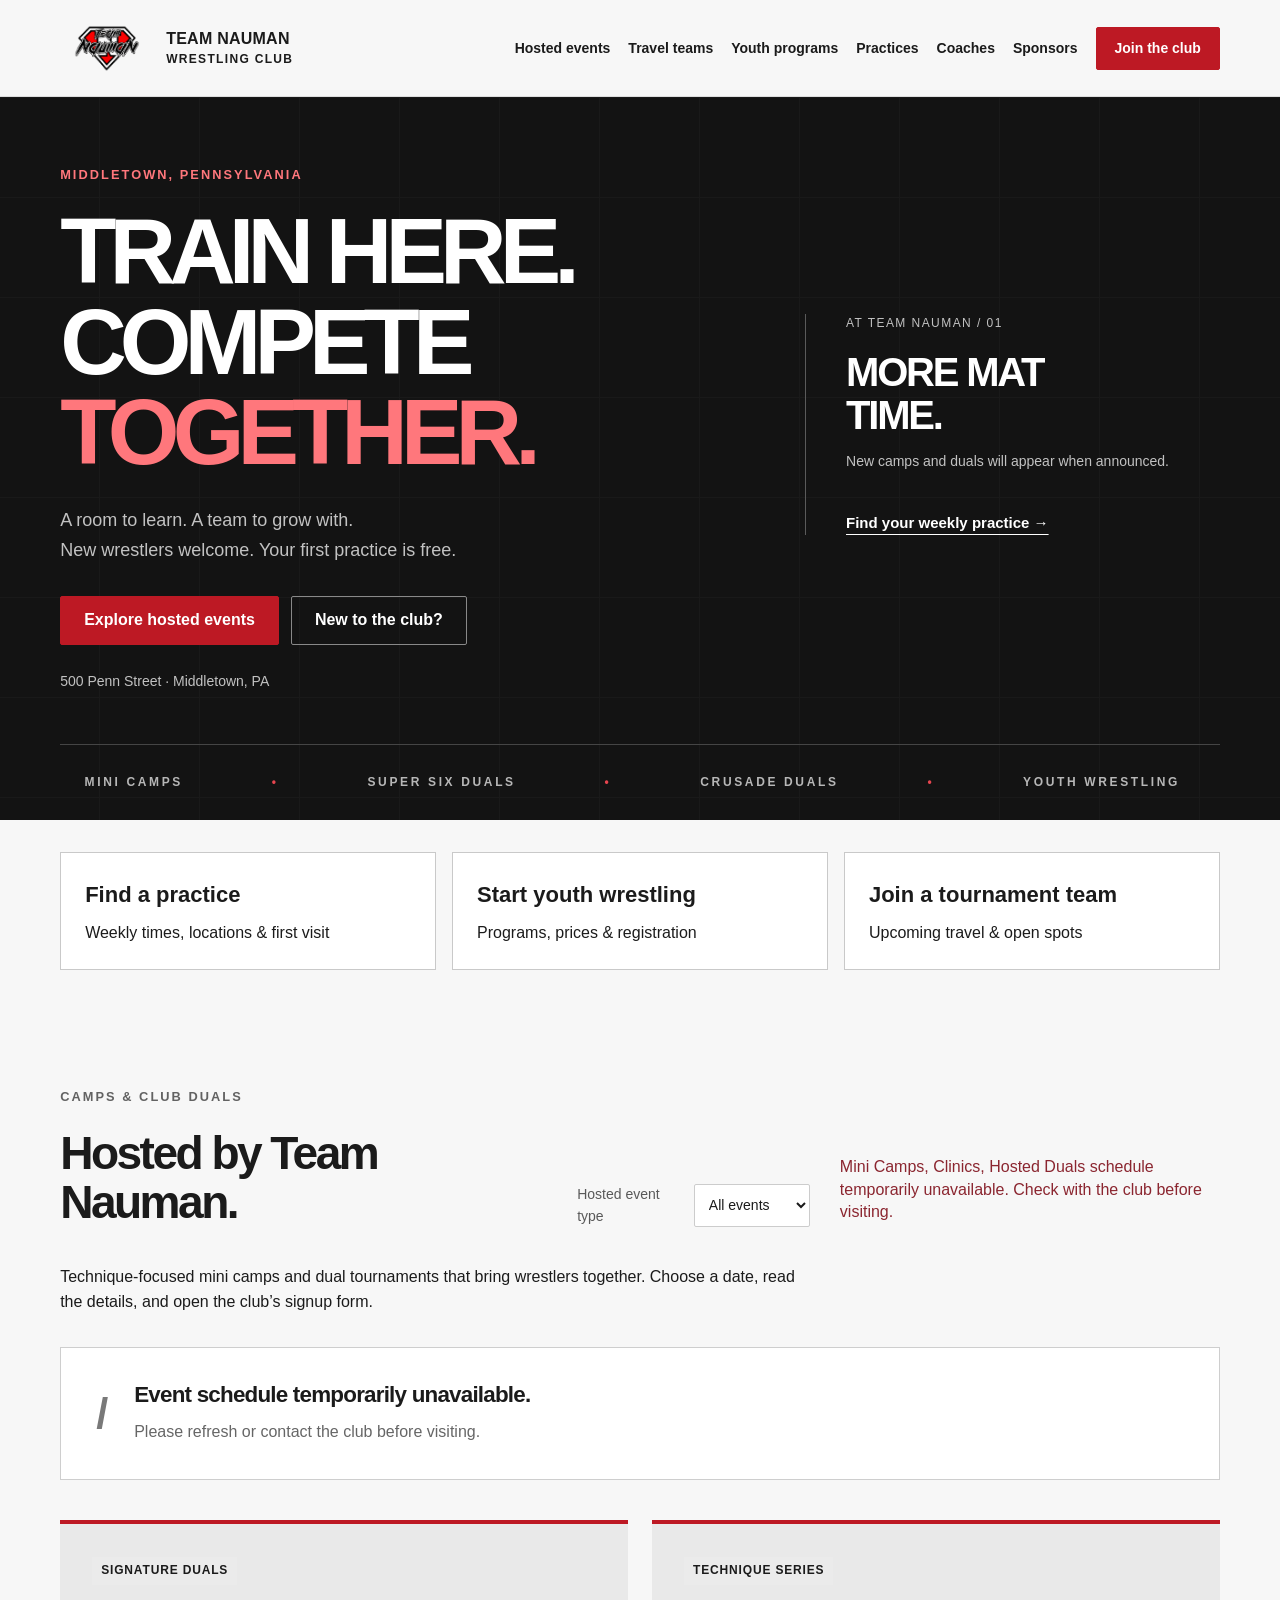
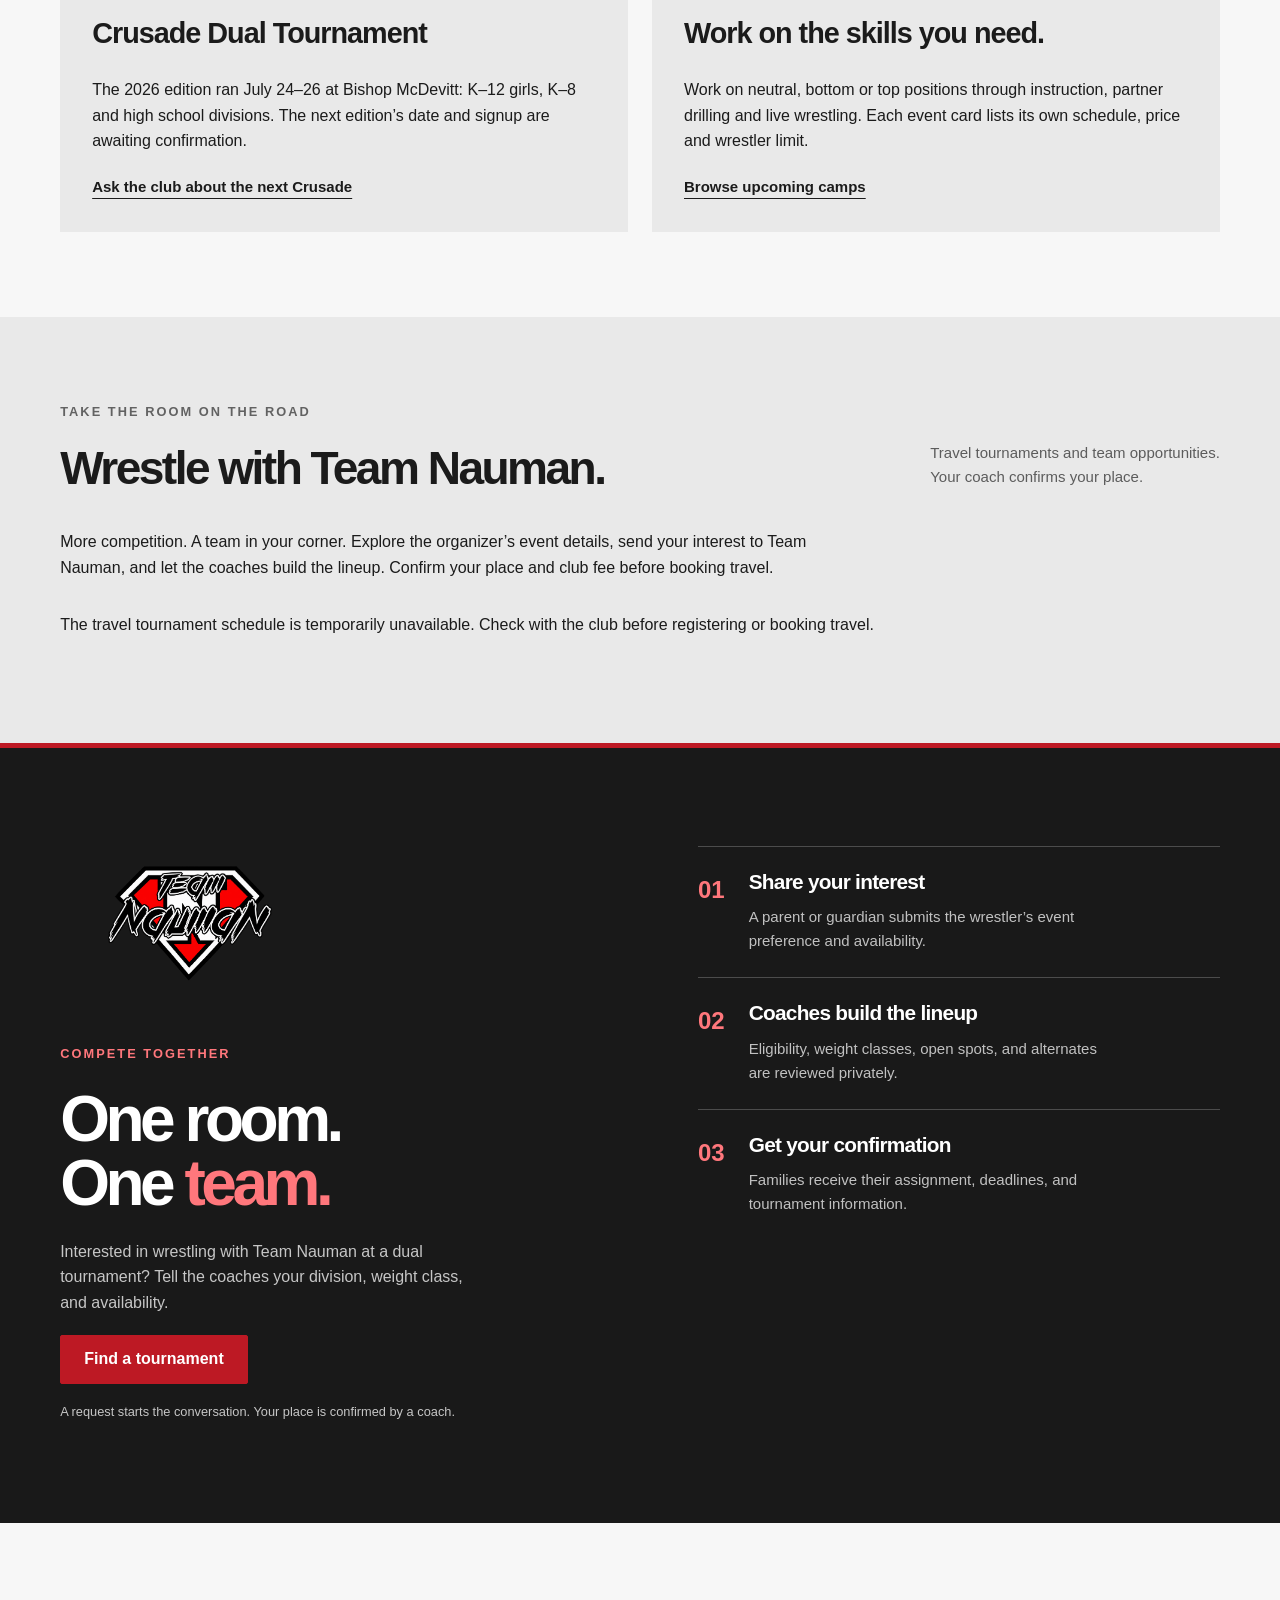
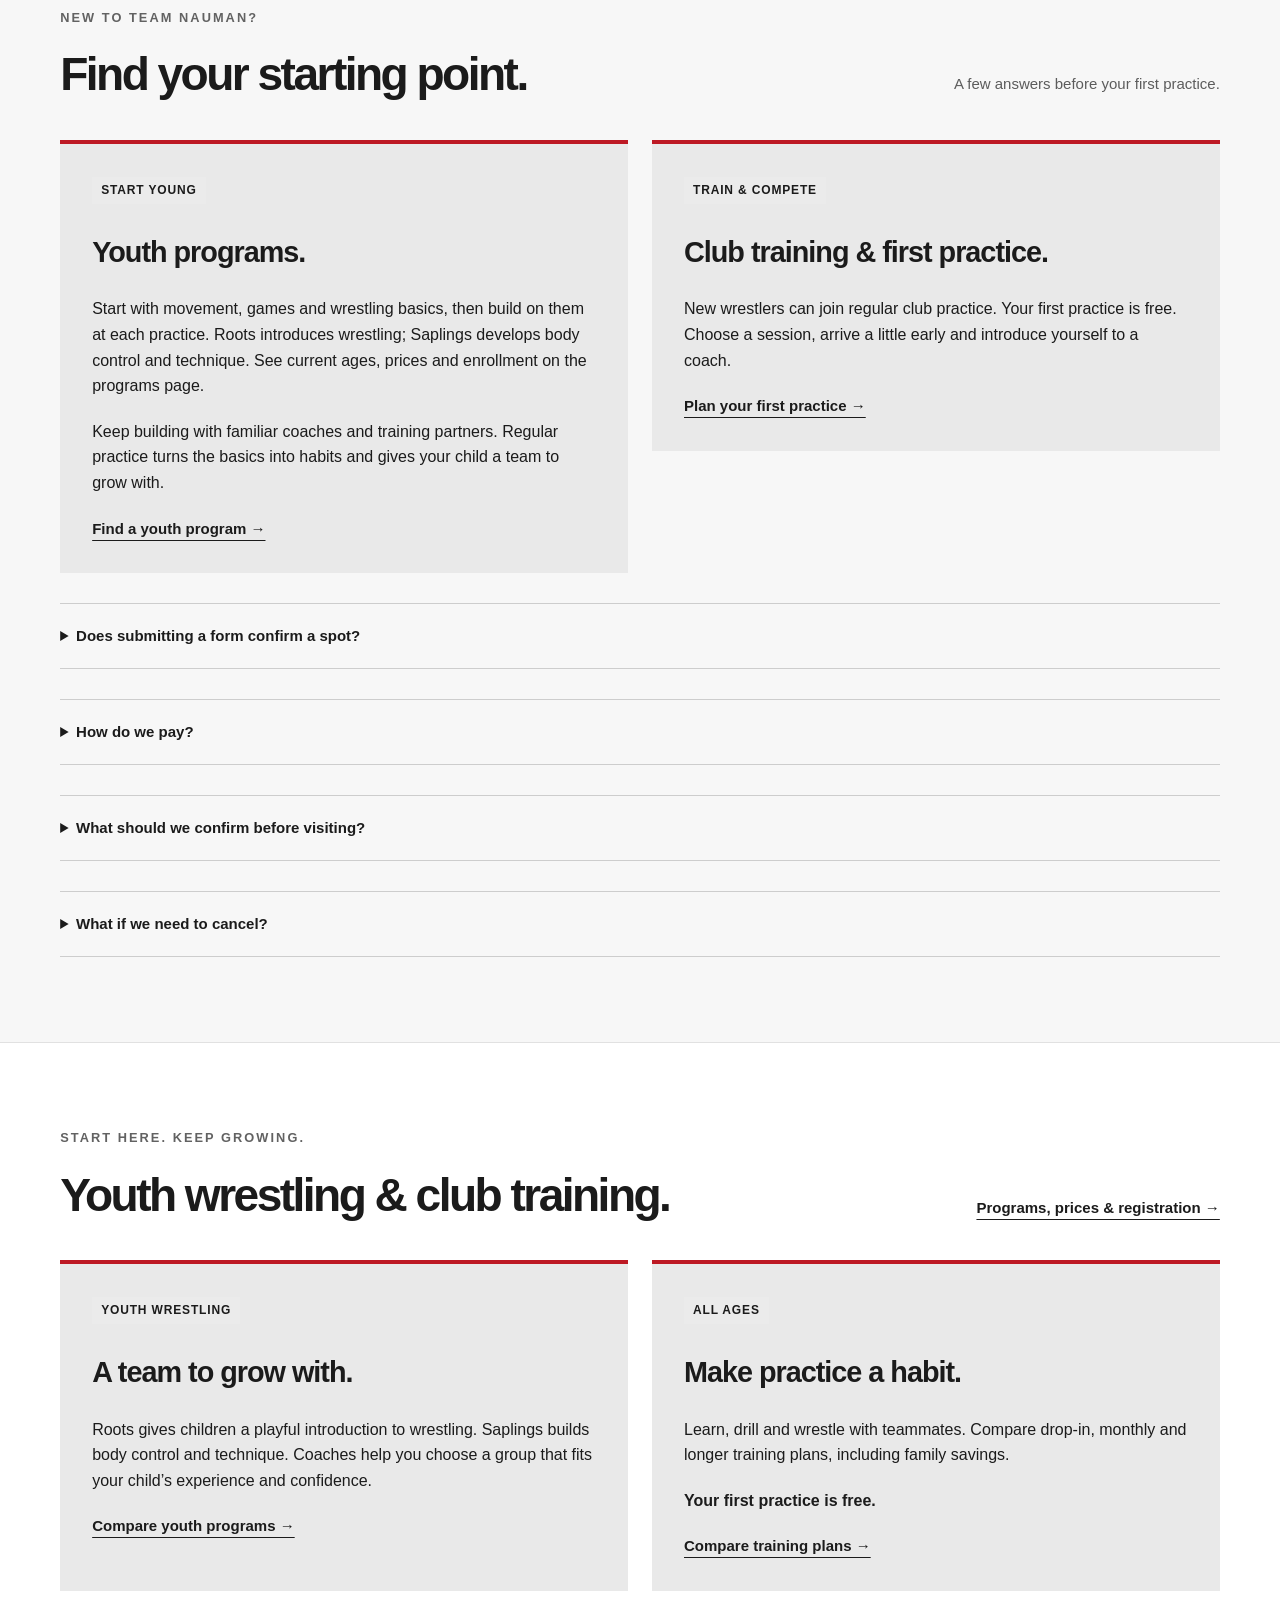
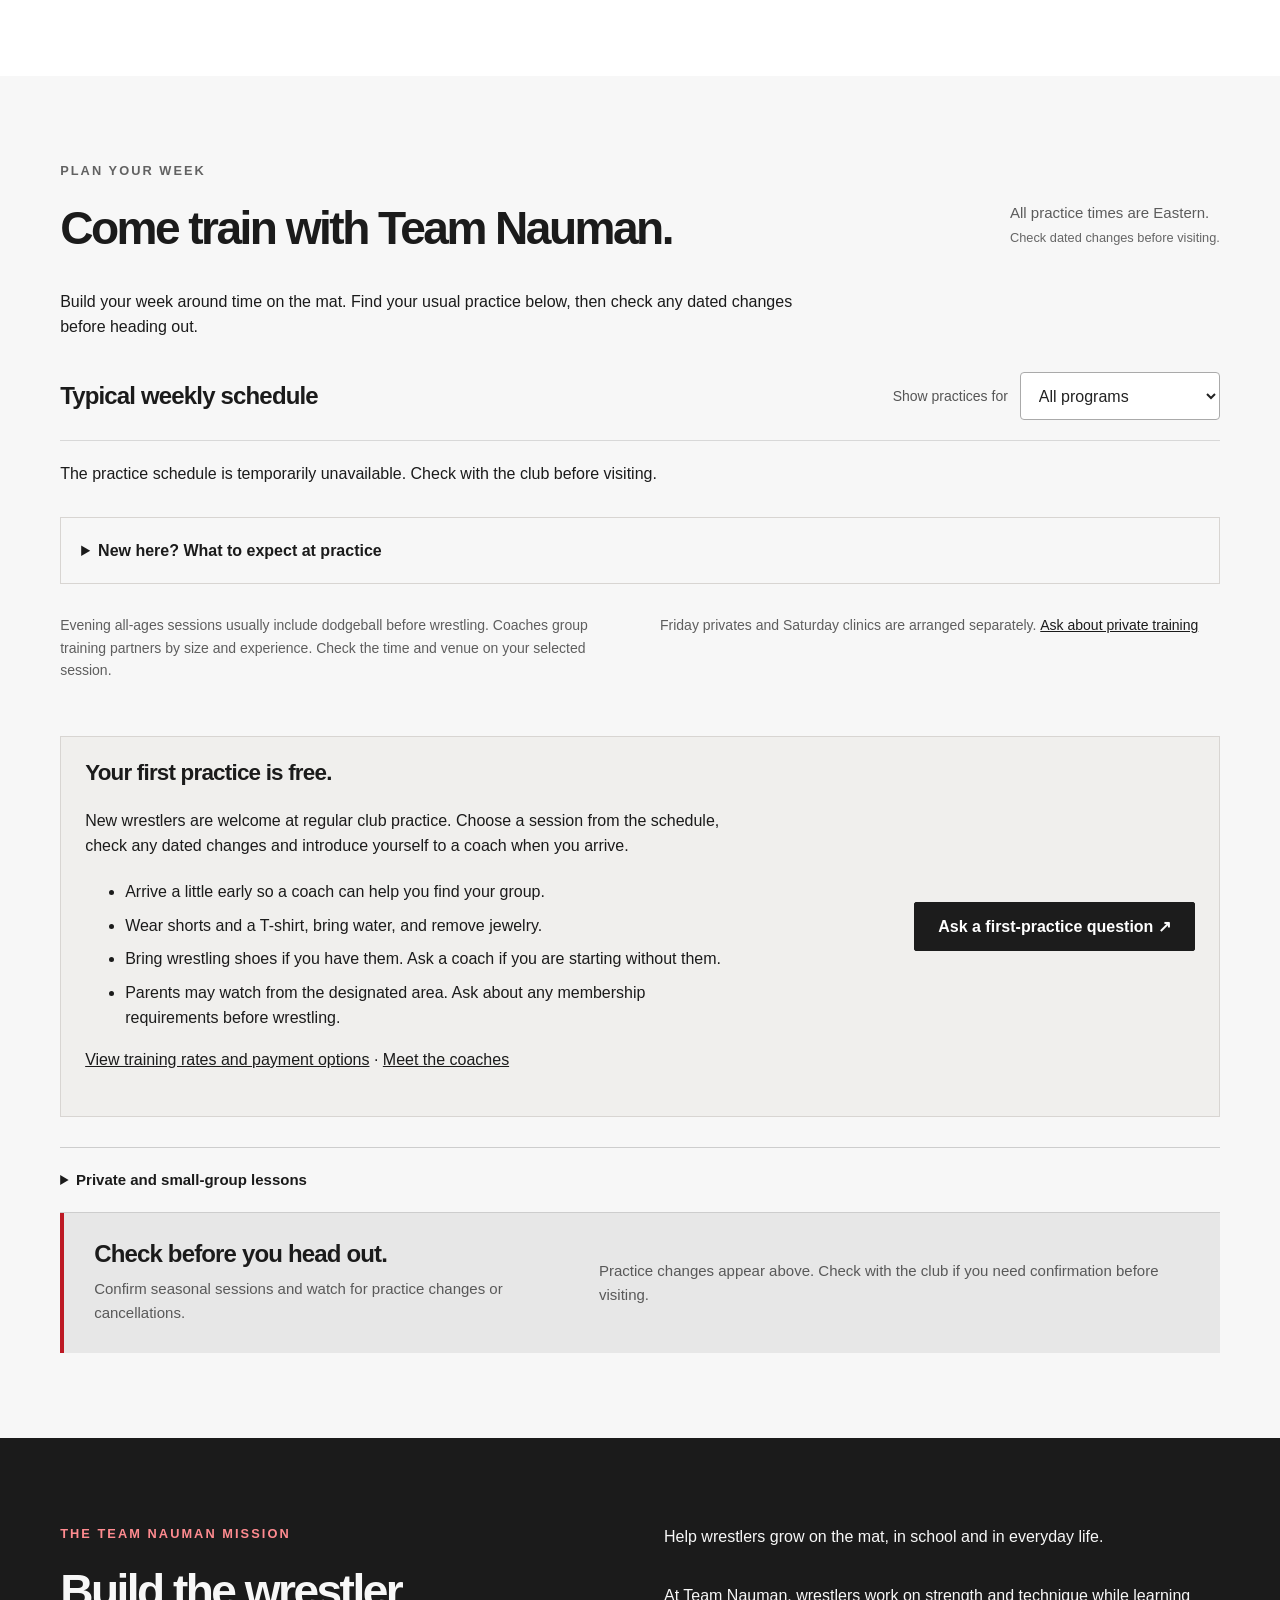
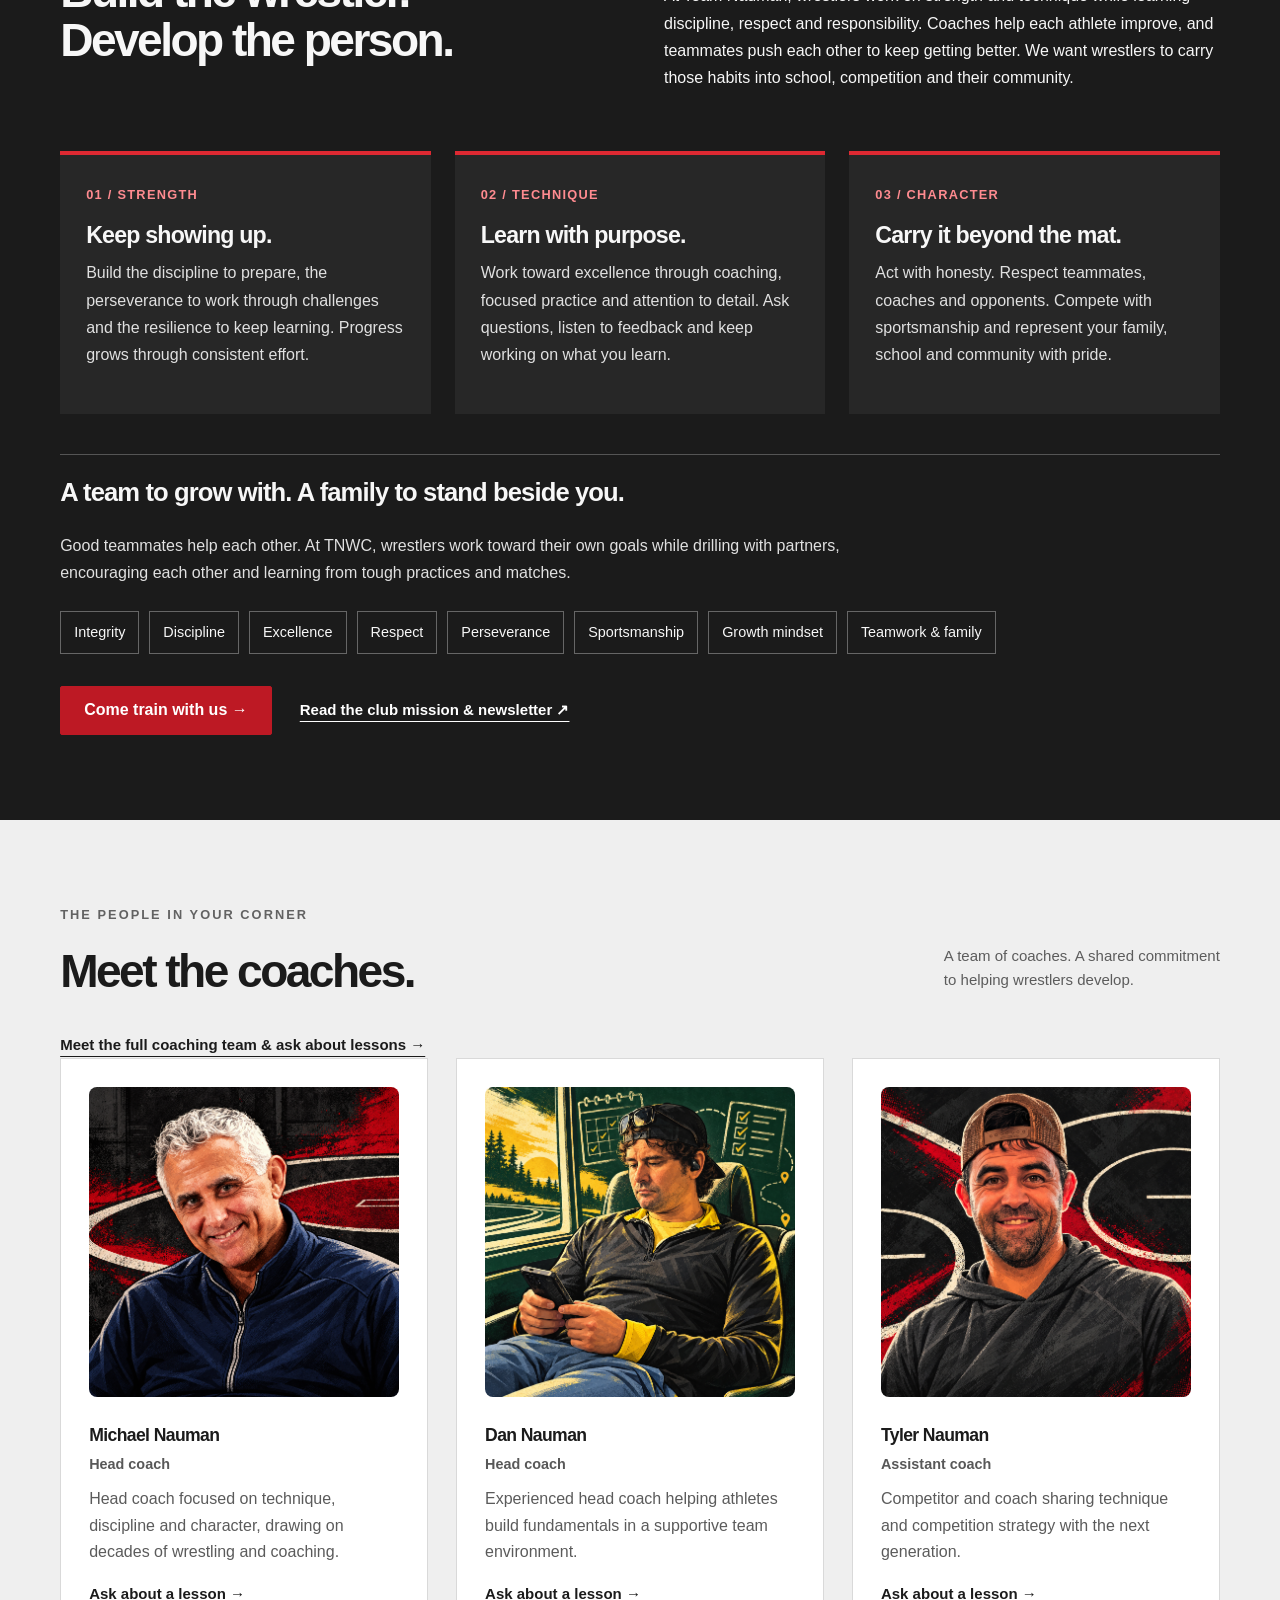
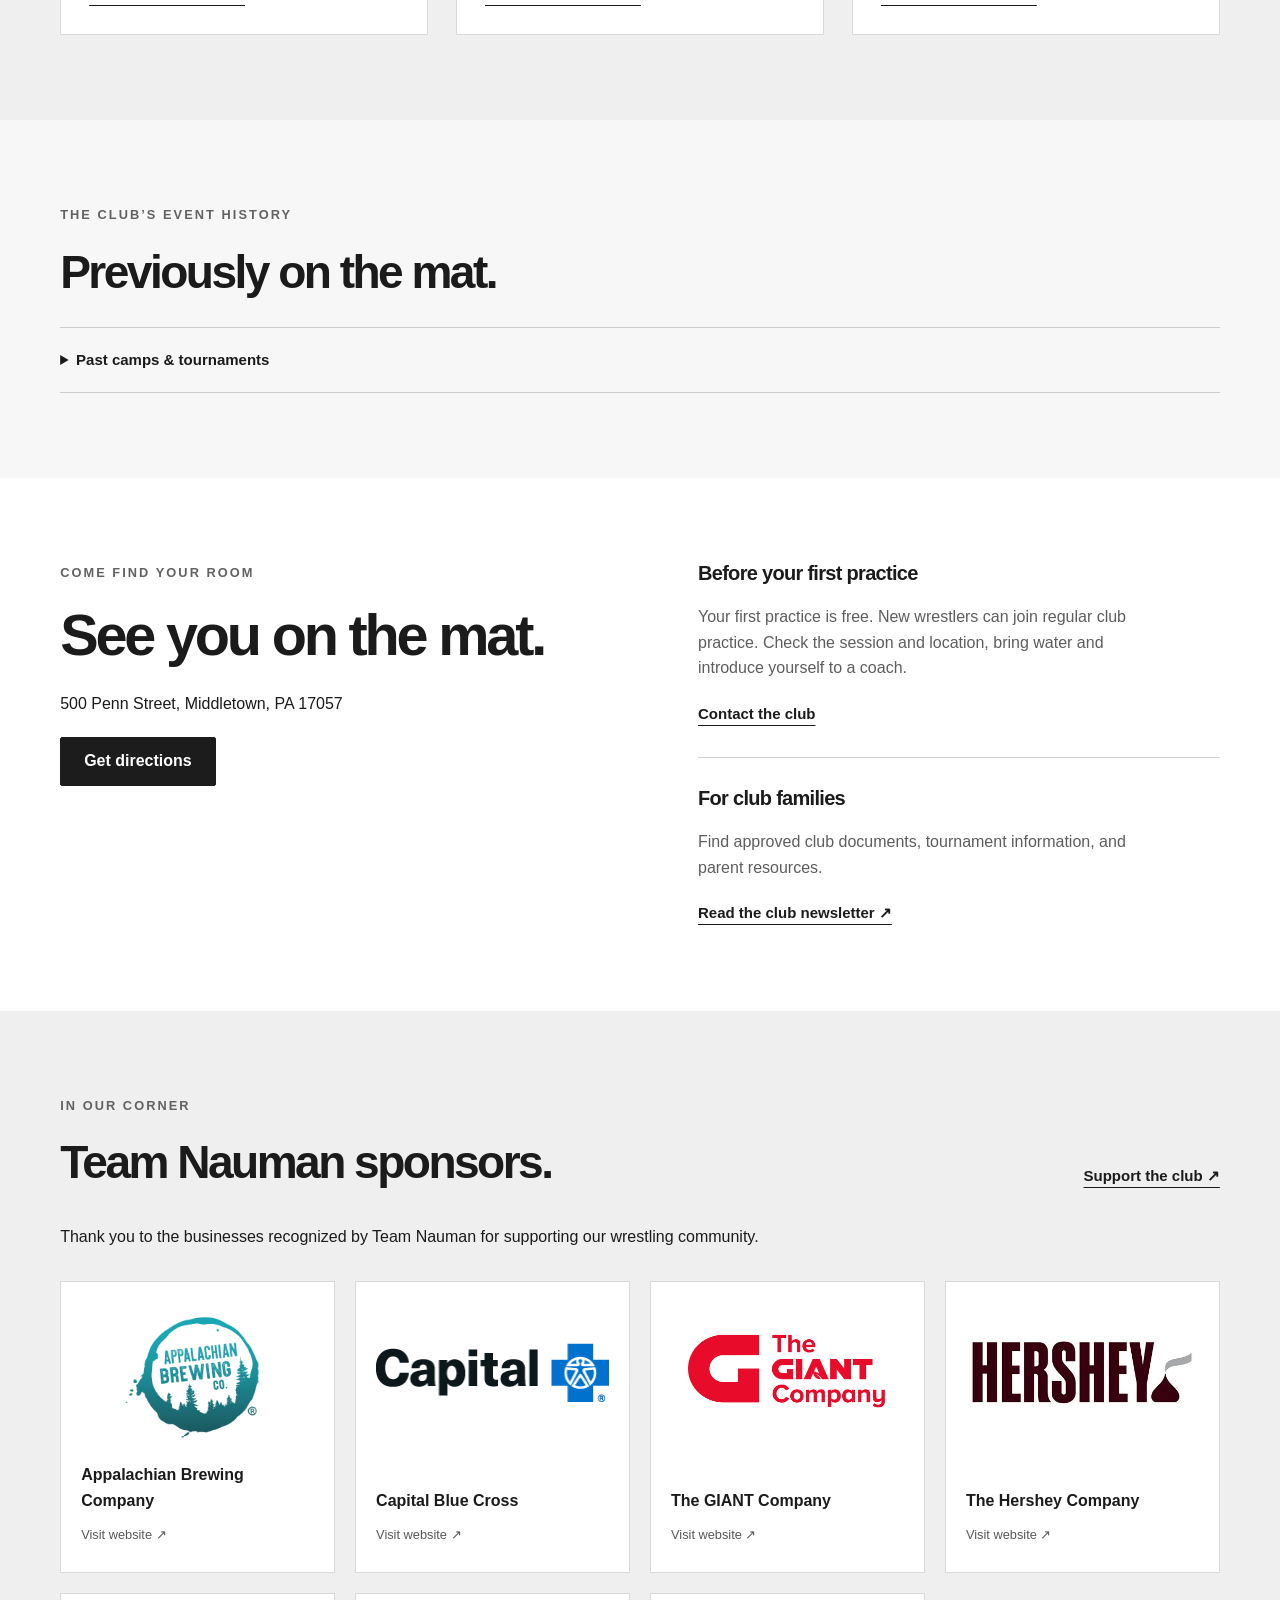
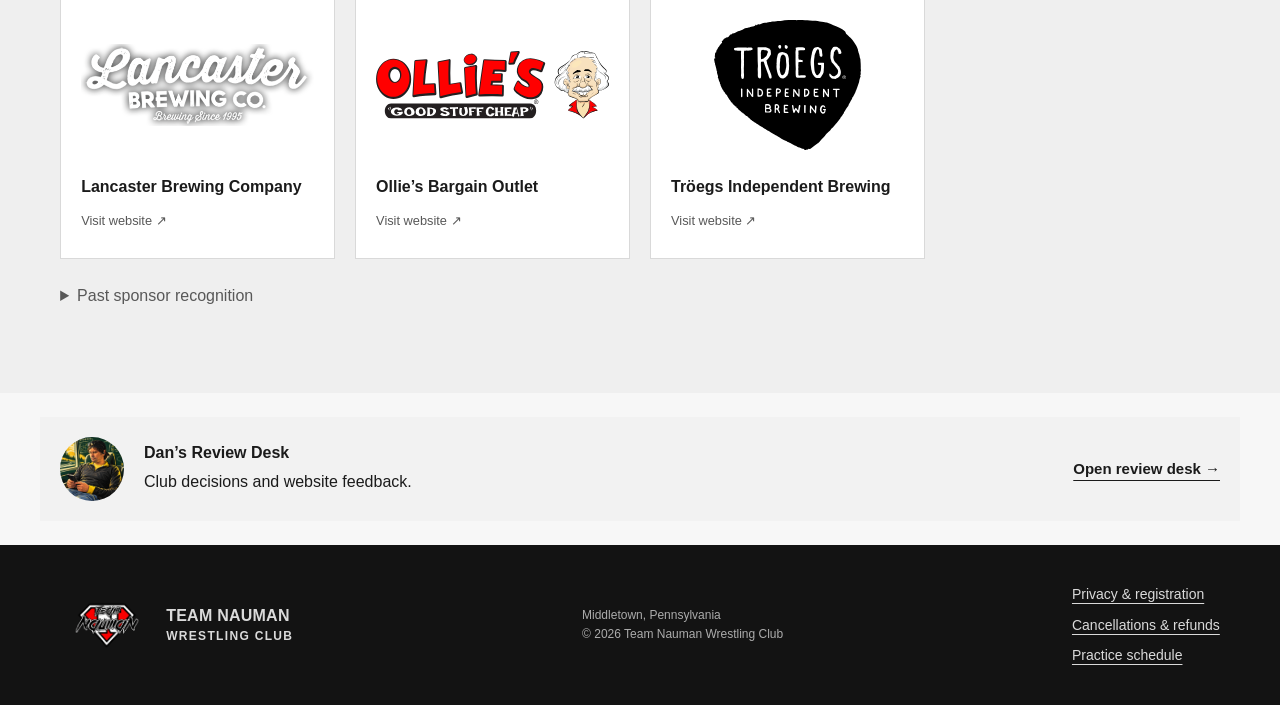
==== commit 142d9b65: "Use regular club practice wording" ====
--- a/index.html
+++ b/index.html
@@ -24,17 +24,17 @@
     <div class="hero-bottom event-ticker" aria-label="Explore Team Nauman events and programs"><div class="event-ticker-window"><div class="event-ticker-track"><div class="event-ticker-group"><a href="?eventType=Camp#event-list">MINI CAMPS</a><span class="ticker-dot" aria-hidden="true">•</span><a href="?eventType=Tournament#event-list">SUPER SIX DUALS</a><span class="ticker-dot" aria-hidden="true">•</span><a href="#events">CRUSADE DUALS</a><span class="ticker-dot" aria-hidden="true">•</span><a href="#programs">YOUTH WRESTLING</a><span class="ticker-dot" aria-hidden="true">•</span></div><div class="event-ticker-group" aria-hidden="true"><a href="?eventType=Camp#event-list" tabindex="-1">MINI CAMPS</a><span class="ticker-dot" aria-hidden="true">•</span><a href="?eventType=Tournament#event-list" tabindex="-1">SUPER SIX DUALS</a><span class="ticker-dot" aria-hidden="true">•</span><a href="#events" tabindex="-1">CRUSADE DUALS</a><span class="ticker-dot" aria-hidden="true">•</span><a href="#programs" tabindex="-1">YOUTH WRESTLING</a><span class="ticker-dot" aria-hidden="true">•</span></div></div></div></div>
   </section>
   <section class="section start-paths" aria-label="Find your starting point"><a href="#schedule"><strong>Find a practice</strong><span>Weekly times, locations &amp; first visit</span></a><a href="./programs.html"><strong>Start youth wrestling</strong><span>Programs, prices &amp; registration</span></a><a href="#travel"><strong>Join a tournament team</strong><span>Upcoming travel &amp; open spots</span></a></section><div id="announcements" class="announcements" aria-live="polite" hidden></div>
-  <section class="section events-section" id="events" aria-labelledby="events-title"><div class="section-heading"><div><p class="eyebrow">CAMPS &amp; CLUB DUALS</p><h2 id="events-title">Hosted by Team Nauman.</h2></div><label class="program-filter">Hosted event type <select id="event-filter"><option value="all">All events</option><option value="test">Test events</option><option>Tournament</option><option>Clinic</option><option>Camp</option></select></label></div><p class="section-intro">Technique-focused mini camps and dual tournaments that bring wrestlers together. Choose a date, read the details, and open the club’s signup form.</p><div id="event-list" class="event-list" aria-live="polite"></div><div class="signature-grid"><article><span class="badge">SIGNATURE DUALS</span><h3>Crusade Dual Tournament</h3><p>The 2026 edition ran July 24–26 at Bishop McDevitt: K–12 girls, K–8 and high school divisions. The next edition’s date and signup are awaiting confirmation.</p><a class="text-link" href="#visit">Ask the club about the next Crusade</a></article><article><span class="badge">TECHNIQUE SERIES</span><h3>Work on the skills you need.</h3><p>Work on neutral, bottom or top positions through instruction, partner drilling and live wrestling. Each event card lists its own schedule, price and wrestler limit.</p><a class="text-link" href="?eventType=Camp#event-list" data-event-kind="Camp">Browse upcoming camps</a></article></div></section><section class="section events-section travel-section" id="travel" aria-labelledby="travel-title"><div class="section-heading"><div><p class="eyebrow">TAKE THE ROOM ON THE ROAD</p><h2 id="travel-title">Wrestle with Team Nauman.</h2></div><p>Travel tournaments and team opportunities.<br>Your coach confirms your place.</p></div><p class="section-intro">More competition. A team in your corner. Explore the organizer’s event details, send your interest to Team Nauman, and let the coaches build the lineup. Confirm your place and club fee before booking travel.</p><div id="travel-event-list" class="event-list"></div></section><section class="team-section" id="teams" aria-labelledby="teams-title"><div class="team-copy"><div class="team-competition-mark"><span class="original-logo"><img src="./team-nauman-transparent.png" alt="Team Nauman diamond logo" width="1254" height="1254"></span></div><p class="eyebrow">COMPETE TOGETHER</p><h2 id="teams-title">One room.<br>One <em>team.</em></h2><p>Interested in wrestling with Team Nauman at a dual tournament? Tell the coaches your division, weight class, and availability.</p><a class="button" href="#travel">Find a tournament</a><p class="team-note">A request starts the conversation. Your place is confirmed by a coach.</p></div><ol class="team-steps"><li><span>01</span><div><h3>Share your interest</h3><p>A parent or guardian submits the wrestler’s event preference and availability.</p></div></li><li><span>02</span><div><h3>Coaches build the lineup</h3><p>Eligibility, weight classes, open spots, and alternates are reviewed privately.</p></div></li><li><span>03</span><div><h3>Get your confirmation</h3><p>Families receive their assignment, deadlines, and tournament information.</p></div></li></ol></section><section class="section first-visit-section" id="first-visit" aria-labelledby="first-visit-title"><div class="section-heading"><div><p class="eyebrow">NEW TO TEAM NAUMAN?</p><h2 id="first-visit-title">Find your starting point.</h2></div><p>A few answers before your first practice.</p></div><div class="signature-grid"><article><span class="badge">START YOUNG</span><h3>Youth programs.</h3><p>Start with movement, games and wrestling basics, then build on them at each practice. Roots introduces wrestling; Saplings develops body control and technique. See current ages, prices and enrollment on the programs page.</p><p>Keep building with familiar coaches and training partners. Regular practice turns the basics into habits and gives your child a team to grow with.</p><a class="text-link" href="#programs">Find a youth program →</a></article><article><span class="badge">TRAIN &amp; COMPETE</span><h3>Club training &amp; first practice.</h3><p>New wrestlers can join ordinary practice. Your first practice is free. Choose a session, arrive a little early and introduce yourself to a coach.</p><a class="text-link" href="#schedule">Plan your first practice →</a></article></div><details class="event-archive"><summary>Does submitting a form confirm a spot?</summary><p>No. A coach confirms availability and offers your tournament place by email. Verified payment secures an offered place. Event eligibility and deadlines still apply.</p></details><details class="event-archive"><summary>How do we pay?</summary><p>Cash, check payable to TNWC, or Venmo @Michael-Nauman-99. Include the wrestler and event or program in the payment note. Staff verifies payments.</p><a class="text-link" href="./programs.html#payment-options">Payment details</a></details><details class="event-archive"><summary>What should we confirm before visiting?</summary><p>Confirm your program, current session, eligibility or membership requirements, and what to bring with the club. Published seasonal practice times can change.</p><a class="text-link" href="mailto:teamnaumanwrestlingclub@gmail.com?subject=First%20practice%20question">Email a first-practice question</a></details><details class="event-archive"><summary>What if we need to cancel?</summary><p>Email the club promptly with the wrestler’s name and event or program. Refund and credit eligibility depends on timing and the applicable registration terms.</p><a class="text-link" href="./refunds.html">Cancellation &amp; refund policy</a></details></section><section class="section program-section" id="programs"><div class="section-heading"><div><p class="eyebrow">START HERE. KEEP GROWING.</p><h2>Youth wrestling &amp; club training.</h2></div><a class="text-link" href="./programs.html">Programs, prices &amp; registration →</a></div><div class="signature-grid"><article><span class="badge">YOUTH WRESTLING</span><h3>A team to grow with.</h3><p>Roots gives children a playful introduction to wrestling. Saplings builds body control and technique. Coaches help you choose a group that fits your child’s experience and confidence.</p><a class="text-link" href="./programs.html">Compare youth programs →</a></article><article><span class="badge">ALL AGES</span><h3>Make practice a habit.</h3><p>Learn, drill and wrestle with teammates. Compare drop-in, monthly and longer training plans, including family savings.</p><p><strong>Your first practice is free.</strong></p><a class="text-link" href="./programs.html#membership">Compare training plans →</a></article></div></section><section class="section schedule-section" id="schedule" aria-labelledby="schedule-title">
+  <section class="section events-section" id="events" aria-labelledby="events-title"><div class="section-heading"><div><p class="eyebrow">CAMPS &amp; CLUB DUALS</p><h2 id="events-title">Hosted by Team Nauman.</h2></div><label class="program-filter">Hosted event type <select id="event-filter"><option value="all">All events</option><option value="test">Test events</option><option>Tournament</option><option>Clinic</option><option>Camp</option></select></label></div><p class="section-intro">Technique-focused mini camps and dual tournaments that bring wrestlers together. Choose a date, read the details, and open the club’s signup form.</p><div id="event-list" class="event-list" aria-live="polite"></div><div class="signature-grid"><article><span class="badge">SIGNATURE DUALS</span><h3>Crusade Dual Tournament</h3><p>The 2026 edition ran July 24–26 at Bishop McDevitt: K–12 girls, K–8 and high school divisions. The next edition’s date and signup are awaiting confirmation.</p><a class="text-link" href="#visit">Ask the club about the next Crusade</a></article><article><span class="badge">TECHNIQUE SERIES</span><h3>Work on the skills you need.</h3><p>Work on neutral, bottom or top positions through instruction, partner drilling and live wrestling. Each event card lists its own schedule, price and wrestler limit.</p><a class="text-link" href="?eventType=Camp#event-list" data-event-kind="Camp">Browse upcoming camps</a></article></div></section><section class="section events-section travel-section" id="travel" aria-labelledby="travel-title"><div class="section-heading"><div><p class="eyebrow">TAKE THE ROOM ON THE ROAD</p><h2 id="travel-title">Wrestle with Team Nauman.</h2></div><p>Travel tournaments and team opportunities.<br>Your coach confirms your place.</p></div><p class="section-intro">More competition. A team in your corner. Explore the organizer’s event details, send your interest to Team Nauman, and let the coaches build the lineup. Confirm your place and club fee before booking travel.</p><div id="travel-event-list" class="event-list"></div></section><section class="team-section" id="teams" aria-labelledby="teams-title"><div class="team-copy"><div class="team-competition-mark"><span class="original-logo"><img src="./team-nauman-transparent.png" alt="Team Nauman diamond logo" width="1254" height="1254"></span></div><p class="eyebrow">COMPETE TOGETHER</p><h2 id="teams-title">One room.<br>One <em>team.</em></h2><p>Interested in wrestling with Team Nauman at a dual tournament? Tell the coaches your division, weight class, and availability.</p><a class="button" href="#travel">Find a tournament</a><p class="team-note">A request starts the conversation. Your place is confirmed by a coach.</p></div><ol class="team-steps"><li><span>01</span><div><h3>Share your interest</h3><p>A parent or guardian submits the wrestler’s event preference and availability.</p></div></li><li><span>02</span><div><h3>Coaches build the lineup</h3><p>Eligibility, weight classes, open spots, and alternates are reviewed privately.</p></div></li><li><span>03</span><div><h3>Get your confirmation</h3><p>Families receive their assignment, deadlines, and tournament information.</p></div></li></ol></section><section class="section first-visit-section" id="first-visit" aria-labelledby="first-visit-title"><div class="section-heading"><div><p class="eyebrow">NEW TO TEAM NAUMAN?</p><h2 id="first-visit-title">Find your starting point.</h2></div><p>A few answers before your first practice.</p></div><div class="signature-grid"><article><span class="badge">START YOUNG</span><h3>Youth programs.</h3><p>Start with movement, games and wrestling basics, then build on them at each practice. Roots introduces wrestling; Saplings develops body control and technique. See current ages, prices and enrollment on the programs page.</p><p>Keep building with familiar coaches and training partners. Regular practice turns the basics into habits and gives your child a team to grow with.</p><a class="text-link" href="#programs">Find a youth program →</a></article><article><span class="badge">TRAIN &amp; COMPETE</span><h3>Club training &amp; first practice.</h3><p>New wrestlers can join regular club practice. Your first practice is free. Choose a session, arrive a little early and introduce yourself to a coach.</p><a class="text-link" href="#schedule">Plan your first practice →</a></article></div><details class="event-archive"><summary>Does submitting a form confirm a spot?</summary><p>No. A coach confirms availability and offers your tournament place by email. Verified payment secures an offered place. Event eligibility and deadlines still apply.</p></details><details class="event-archive"><summary>How do we pay?</summary><p>Cash, check payable to TNWC, or Venmo @Michael-Nauman-99. Include the wrestler and event or program in the payment note. Staff verifies payments.</p><a class="text-link" href="./programs.html#payment-options">Payment details</a></details><details class="event-archive"><summary>What should we confirm before visiting?</summary><p>Confirm your program, current session, eligibility or membership requirements, and what to bring with the club. Published seasonal practice times can change.</p><a class="text-link" href="mailto:teamnaumanwrestlingclub@gmail.com?subject=First%20practice%20question">Email a first-practice question</a></details><details class="event-archive"><summary>What if we need to cancel?</summary><p>Email the club promptly with the wrestler’s name and event or program. Refund and credit eligibility depends on timing and the applicable registration terms.</p><a class="text-link" href="./refunds.html">Cancellation &amp; refund policy</a></details></section><section class="section program-section" id="programs"><div class="section-heading"><div><p class="eyebrow">START HERE. KEEP GROWING.</p><h2>Youth wrestling &amp; club training.</h2></div><a class="text-link" href="./programs.html">Programs, prices &amp; registration →</a></div><div class="signature-grid"><article><span class="badge">YOUTH WRESTLING</span><h3>A team to grow with.</h3><p>Roots gives children a playful introduction to wrestling. Saplings builds body control and technique. Coaches help you choose a group that fits your child’s experience and confidence.</p><a class="text-link" href="./programs.html">Compare youth programs →</a></article><article><span class="badge">ALL AGES</span><h3>Make practice a habit.</h3><p>Learn, drill and wrestle with teammates. Compare drop-in, monthly and longer training plans, including family savings.</p><p><strong>Your first practice is free.</strong></p><a class="text-link" href="./programs.html#membership">Compare training plans →</a></article></div></section><section class="section schedule-section" id="schedule" aria-labelledby="schedule-title">
     <div class="section-heading"><div><p class="eyebrow">PLAN YOUR WEEK</p><h2 id="schedule-title">Come train with Team Nauman.</h2></div><p>All practice times are Eastern.<br><span id="schedule-verification">Check dated changes before visiting.</span></p></div>
 <p class="section-intro">Build your week around time on the mat. Find your usual practice below, then check any dated changes before heading out.</p><div class="practice-toolbar"><h3 id="schedule-week-label">Typical weekly schedule</h3><label class="program-filter">Show practices for <select id="program-filter"><option value="all">All programs</option><option>All ages</option><option>Youth programs</option></select></label></div><div id="practice-list" class="practice-list" aria-live="polite"><p>Loading the current practice schedule...</p></div><section id="practice-changes" hidden><h3>Upcoming schedule changes</h3><div id="practice-change-list"></div></section><details class="practice-fit practice-expectations"><summary>New here? What to expect at practice</summary>    <p class="section-intro">Get more from every hour on the mat. Learn the details, drill with a partner and put your technique to work in wrestling. Team Nauman brings athletes together to build skill, confidence through practice, and the discipline and respect that carry beyond competition.</p>
 <div class="practice-location"><div><p class="eyebrow">EVERY REGULAR CLUB PRACTICE</p><h3>Find your room.</h3><p>Check the location on your chosen session. The usual club venue is 500 Penn Street, Middletown, PA 17057.</p></div><a class="button dark" href="https://www.google.com/maps/search/?api=1&amp;query=500%20Penn%20Street%2C%20Middletown%2C%20PA%2017057" target="_blank" rel="noopener noreferrer">Get practice directions ↗</a></div>
 <div class="practice-experience"><article><span class="eyebrow">01 / LEARN</span><h3>See the details.</h3><p>Coaches demonstrate technique and help wrestlers understand how and when to use it. Ask questions and work on the positions that matter to you.</p></article><article><span class="eyebrow">02 / DRILL</span><h3>Make it your own.</h3><p>Repeat the movement with a training partner. Situational drilling gives you a focused way to work through positions and improve the details.</p></article><article><span class="eyebrow">03 / WRESTLE</span><h3>Put it into action.</h3><p>Apply what you learned in wrestling. Depending on your group, sessions finish with live wrestling, drill matches or play wrestling.</p></article></div>
 <details class="practice-fit"><summary>Which practice is right for my wrestler?</summary><div><p><strong>Just getting started?</strong> Roots introduces wrestling through games and movement. Saplings builds body control and basic technique. <a href="#programs">Explore youth programs and registration.</a></p><p><strong>Building technique:</strong> Developmental Drillers is described in the newsletter for wrestlers with roughly 2–3+ years of experience: about an hour of instruction, drilling and situations, followed by 30 minutes applying the technique in wrestling.</p><p><strong>Ready for a faster pace:</strong> Advanced Assassins is described for roughly 3–4+ years of experience: 45–50 minutes of instruction and high-level drilling, then 40–45 minutes of live wrestling, drill matches or play wrestling. Coaches pause to correct and highlight details.</p><p>A coach confirms placement and which weekly session offers each group. The weekly “All ages” listing does not mean every experience group trains together.</p></div></details>
 </details>    <div class="schedule-notes"><p>Evening all-ages sessions usually include dodgeball before wrestling. Coaches group training partners by size and experience. Check the time and venue on your selected session.</p><p>Friday privates and Saturday clinics are arranged separately. <button class="inline-button" data-service="privateTrainingUrl">Ask about private training</button></p></div>
-<div class="practice-first-visit"><div><h3>Your first practice is free.</h3><p>New wrestlers are welcome at ordinary practice. Choose a session from the schedule, check any dated changes and introduce yourself to a coach when you arrive.</p><ul><li>Arrive a little early so a coach can help you find your group.</li><li>Wear shorts and a T-shirt, bring water, and remove jewelry.</li><li>Bring wrestling shoes if you have them. Ask a coach if you are starting without them.</li><li>Parents may watch from the designated area. Ask about any membership requirements before wrestling.</li></ul><p><a href="./programs.html#membership">View training rates and payment options</a> · <a href="#coaches">Meet the coaches</a></p></div><a class="button dark" href="mailto:teamnaumanwrestlingclub@gmail.com?subject=First%20practice%20at%20Team%20Nauman&amp;body=Hello%20Team%20Nauman%2C%0A%0AWe%20would%20like%20to%20attend%20a%20practice%20at%20500%20Penn%20Street%2C%20Middletown.%0A%0AParent%20/%20guardian%20name%3A%0AWrestler%20name%3A%0AAge%20/%20grade%3A%0AYears%20of%20wrestling%20experience%3A%0APreferred%20practice%20day%3A%0ASkills%20or%20goals%3A%0ABest%20email%20/%20phone%3A%0A%0APlease%20confirm%20the%20right%20group%2C%20session%20time%2C%20membership%20requirements%2C%20what%20to%20bring%20and%20the%20fee.%0A%0AThank%20you%21">Ask a first-practice question ↗</a></div><details class="event-archive"><summary>Private and small-group lessons</summary><div class="club-training-details" id="club-training"><h3 id="private-lessons">A coach in your corner.</h3><p>Private or small-group lessons make room to focus on your wrestler’s questions and goals. A family might ask to revisit a move from practice, work through a difficult position or plan focused preparation for an upcoming event. Discuss the goal with the coach first so the session has a clear purpose.</p><details class="event-archive"><summary>Choose a coach for private lessons</summary><p>Start with the full coach biographies on the coaches page. Jon Hade’s background includes strength and conditioning; Ricky Via brings Division I wrestling experience; Brad Bechtel and Logan Stoltzfus have youth coaching backgrounds. Dan and Michael can help families discuss the right fit. Ask your preferred coach about the goal, format, availability and fee. Check availability directly with the coach.</p></details><div class="hero-actions"><a class="button dark" href="#coaches">Find your coach</a><a class="button light" href="mailto:teamnaumanwrestlingclub@gmail.com?subject=Private%20lesson%20inquiry&amp;body=Hello%20Team%20Nauman%2C%0A%0AI%20would%20like%20to%20discuss%20private%20or%20small-group%20lessons.%0A%0AParent%20/%20wrestler%20name%3A%0AAge%20/%20grade%3A%0AWrestling%20experience%3A%0APreferred%20coach%20%28or%20please%20recommend%20one%29%3A%0ASkills%20or%20positions%20we%20would%20like%20to%20work%20on%3A%0AUpcoming%20event%20/%20goal%20%28optional%29%3A%0APreferred%20days%20/%20times%3A%0APrivate%20or%20small-group%20preference%3A%0ABest%20contact%3A%0A%0APlease%20confirm%20availability%2C%20session%20length%2C%20location%20and%20fee.%0A%0AThank%20you%21">Ask about private lessons ↗</a></div></div></details>    <div class="calendar-strip"><div><h3>Check before you head out.</h3><p>Confirm seasonal sessions and watch for practice changes or cancellations.</p></div><div class="calendar-actions"><button class="button dark" id="calendar-toggle" aria-expanded="false" aria-controls="calendar-panel">Open club calendar</button><button class="button light" id="calendar-subscribe">Subscribe to updates</button></div></div>
+<div class="practice-first-visit"><div><h3>Your first practice is free.</h3><p>New wrestlers are welcome at regular club practice. Choose a session from the schedule, check any dated changes and introduce yourself to a coach when you arrive.</p><ul><li>Arrive a little early so a coach can help you find your group.</li><li>Wear shorts and a T-shirt, bring water, and remove jewelry.</li><li>Bring wrestling shoes if you have them. Ask a coach if you are starting without them.</li><li>Parents may watch from the designated area. Ask about any membership requirements before wrestling.</li></ul><p><a href="./programs.html#membership">View training rates and payment options</a> · <a href="#coaches">Meet the coaches</a></p></div><a class="button dark" href="mailto:teamnaumanwrestlingclub@gmail.com?subject=First%20practice%20at%20Team%20Nauman&amp;body=Hello%20Team%20Nauman%2C%0A%0AWe%20would%20like%20to%20attend%20a%20practice%20at%20500%20Penn%20Street%2C%20Middletown.%0A%0AParent%20/%20guardian%20name%3A%0AWrestler%20name%3A%0AAge%20/%20grade%3A%0AYears%20of%20wrestling%20experience%3A%0APreferred%20practice%20day%3A%0ASkills%20or%20goals%3A%0ABest%20email%20/%20phone%3A%0A%0APlease%20confirm%20the%20right%20group%2C%20session%20time%2C%20membership%20requirements%2C%20what%20to%20bring%20and%20the%20fee.%0A%0AThank%20you%21">Ask a first-practice question ↗</a></div><details class="event-archive"><summary>Private and small-group lessons</summary><div class="club-training-details" id="club-training"><h3 id="private-lessons">A coach in your corner.</h3><p>Private or small-group lessons make room to focus on your wrestler’s questions and goals. A family might ask to revisit a move from practice, work through a difficult position or plan focused preparation for an upcoming event. Discuss the goal with the coach first so the session has a clear purpose.</p><details class="event-archive"><summary>Choose a coach for private lessons</summary><p>Start with the full coach biographies on the coaches page. Jon Hade’s background includes strength and conditioning; Ricky Via brings Division I wrestling experience; Brad Bechtel and Logan Stoltzfus have youth coaching backgrounds. Dan and Michael can help families discuss the right fit. Ask your preferred coach about the goal, format, availability and fee. Check availability directly with the coach.</p></details><div class="hero-actions"><a class="button dark" href="#coaches">Find your coach</a><a class="button light" href="mailto:teamnaumanwrestlingclub@gmail.com?subject=Private%20lesson%20inquiry&amp;body=Hello%20Team%20Nauman%2C%0A%0AI%20would%20like%20to%20discuss%20private%20or%20small-group%20lessons.%0A%0AParent%20/%20wrestler%20name%3A%0AAge%20/%20grade%3A%0AWrestling%20experience%3A%0APreferred%20coach%20%28or%20please%20recommend%20one%29%3A%0ASkills%20or%20positions%20we%20would%20like%20to%20work%20on%3A%0AUpcoming%20event%20/%20goal%20%28optional%29%3A%0APreferred%20days%20/%20times%3A%0APrivate%20or%20small-group%20preference%3A%0ABest%20contact%3A%0A%0APlease%20confirm%20availability%2C%20session%20length%2C%20location%20and%20fee.%0A%0AThank%20you%21">Ask about private lessons ↗</a></div></div></details>    <div class="calendar-strip"><div><h3>Check before you head out.</h3><p>Confirm seasonal sessions and watch for practice changes or cancellations.</p></div><div class="calendar-actions"><button class="button dark" id="calendar-toggle" aria-expanded="false" aria-controls="calendar-panel">Open club calendar</button><button class="button light" id="calendar-subscribe">Subscribe to updates</button></div></div>
     <div id="calendar-panel" hidden></div>
     
-  </section><section class="section mission-section" id="club" aria-labelledby="mission-title"><div class="mission-lead"><div><p class="eyebrow">THE TEAM NAUMAN MISSION</p><h2 id="mission-title">Build the wrestler.<br>Develop the person.</h2></div><div><p class="section-intro">Help wrestlers grow on the mat, in school and in everyday life.</p><p>At Team Nauman, wrestlers work on strength and technique while learning discipline, respect and responsibility. Coaches help each athlete improve, and teammates push each other to keep getting better. We want wrestlers to carry those habits into school, competition and their community.</p></div></div><div class="mission-pillars"><article><span>01 / STRENGTH</span><h3>Keep showing up.</h3><p>Build the discipline to prepare, the perseverance to work through challenges and the resilience to keep learning. Progress grows through consistent effort.</p></article><article><span>02 / TECHNIQUE</span><h3>Learn with purpose.</h3><p>Work toward excellence through coaching, focused practice and attention to detail. Ask questions, listen to feedback and keep working on what you learn.</p></article><article><span>03 / CHARACTER</span><h3>Carry it beyond the mat.</h3><p>Act with honesty. Respect teammates, coaches and opponents. Compete with sportsmanship and represent your family, school and community with pride.</p></article></div><div class="mission-family"><h3>A team to grow with. A family to stand beside you.</h3><p>Good teammates help each other. At TNWC, wrestlers work toward their own goals while drilling with partners, encouraging each other and learning from tough practices and matches.</p><div class="mission-values" aria-label="Team Nauman core values"><span>Integrity</span><span>Discipline</span><span>Excellence</span><span>Respect</span><span>Perseverance</span><span>Sportsmanship</span><span>Growth mindset</span><span>Teamwork &amp; family</span></div></div><div class="mission-actions"><a class="button" href="#schedule">Come train with us →</a><a class="text-link" href="https://docs.google.com/document/d/14ft6OLKkyadihxkkNTqhnUEIVE-a8AMwWWwLqBoVk2Y/edit" target="_blank" rel="noopener noreferrer">Read the club mission &amp; newsletter ↗</a></div></section><section class="section coaches-section" id="coaches" aria-labelledby="coaches-title"><div class="section-heading"><div><p class="eyebrow">THE PEOPLE IN YOUR CORNER</p><h2 id="coaches-title">Meet the coaches.</h2></div><p>A team of coaches. A shared commitment<br>to helping wrestlers develop.</p></div><a class="text-link" href="./coaches.html">Meet the full coaching team &amp; ask about lessons →</a><div id="coach-list" class="coach-grid"></div></section><section class="section stories-section" id="stories" aria-labelledby="stories-title"><p class="eyebrow">FROM THE TEAM</p><h2 id="stories-title">Stories from the mat.</h2><div id="testimonial-list"></div></section><section class="section" id="past-events"><p class="eyebrow">THE CLUB’S EVENT HISTORY</p><h2>Previously on the mat.</h2><details class="event-archive"><summary>Past camps &amp; tournaments</summary><div id="recent-event-history" hidden></div><div><p><strong>Earlier 2026 clinics</strong><br>January 25: Changeovers and turns · February 8: Tilts · February 16: Baseline defense · March 1: Peyton Hall clinic · March 15: Finishing shots. These dates have passed.</p><p><strong>Earlier travel events</strong><br>Battle at the Nook (December 2025), National Freestyle Duals (April 2026), NHSCA Nationals (March 2026), NHSCA Duals (May 2026) and AAU Scholastic Duals (June 2026). Historical listings are not current signup opportunities.</p><p><strong>2026 mini-camp series · Past dates</strong><br>August 23: Neutral: outside step, short offense and front headlocks.<br>August 30: Top: bars, hammer locks and halves.<br>September 20: Bottom: high turns, shoulder rolls, changeovers and Granbys.<br>September 27: Baseline defense: supplied historical listing; its form now shows October 12.<br>Series information: $25 per wrestler, up to 30 wrestlers, 45 minutes of live wrestling, 500 Penn Street. These dates have passed.</p><p><strong>Battle in the Burgh</strong><br>September 5, 2026 · Monroeville Convention Center, Monroeville, PA.<br>K–4, K–8, high school and girls · Fee records differ ($45 in the supplied message; $55 in the newsletter). Past event.<br>Historical weight needs: HS 285 (+3 lb); K–8 120, 140, 175 (+2 lb); girls 50, 56, 62, 122, 127, 132, 138, 170, 235. These are past requests, not current openings.<br><a href="https://www.breakthechainswrestling.com/battle-in-the-burgh" target="_blank" rel="noopener noreferrer">Tournament information</a></p><p><strong>Waterway Duals</strong><br>September 12–13, 2026 · Spooky Nook Sports Complex, Manheim, PA.<br>Latest supplied historical weight needs: HS 102, 134, 191; MS 110, 120, 125, 130, 160, HWT; youth 61, 82, 88, 95, 105, 115, HWT; girls 50, 57, 64, 70, 77, 84, 100, 110, 115, 118, 122, 128, 132, 170, HWT.<br><a href="https://nawewrestling.com/waterwayduals2026.html" target="_blank" rel="noopener noreferrer">Tournament information</a>. Past needs do not indicate current roster openings.</p><p><strong>2026 TNWC Crusade Dual Tournament</strong><br>July 24: K–12 girls · July 25: K–8 · July 26: high school.<br>Bishop McDevitt · Supplied fee $40. Past event.</p><p><strong>Crusade Dual Tournament · 2025</strong><br>July 25–27, 2025 · Bishop McDevitt</p><p><strong>TNWC Super Six Dual Tournament</strong><br>October 11–12, 2025 · Bishop McDevitt</p></div></details></section><section class="section visit-section" id="visit" aria-labelledby="visit-title"><div><p class="eyebrow">COME FIND YOUR ROOM</p><h2 id="visit-title">See you on the mat.</h2><p id="address">500 Penn Street<br>Middletown, PA 17057</p><a class="button dark" id="directions" href="https://www.google.com/maps/search/?api=1&amp;query=500%20Penn%20Street%20Middletown%20PA%2017057" target="_blank" rel="noopener noreferrer">Get directions</a></div><div class="visit-info"><h3>Before your first practice</h3><p>Your first practice is free. New wrestlers can join ordinary practice. Check the session and location, bring water and introduce yourself to a coach.</p><button class="text-link" id="contact-button">Contact the club</button><hr><h3>For club families</h3><p>Find approved club documents, tournament information, and parent resources.</p><a class="text-link" href="https://docs.google.com/document/d/14ft6OLKkyadihxkkNTqhnUEIVE-a8AMwWWwLqBoVk2Y/edit" target="_blank" rel="noopener noreferrer">Read the club newsletter ↗</a></div></section>
+  </section><section class="section mission-section" id="club" aria-labelledby="mission-title"><div class="mission-lead"><div><p class="eyebrow">THE TEAM NAUMAN MISSION</p><h2 id="mission-title">Build the wrestler.<br>Develop the person.</h2></div><div><p class="section-intro">Help wrestlers grow on the mat, in school and in everyday life.</p><p>At Team Nauman, wrestlers work on strength and technique while learning discipline, respect and responsibility. Coaches help each athlete improve, and teammates push each other to keep getting better. We want wrestlers to carry those habits into school, competition and their community.</p></div></div><div class="mission-pillars"><article><span>01 / STRENGTH</span><h3>Keep showing up.</h3><p>Build the discipline to prepare, the perseverance to work through challenges and the resilience to keep learning. Progress grows through consistent effort.</p></article><article><span>02 / TECHNIQUE</span><h3>Learn with purpose.</h3><p>Work toward excellence through coaching, focused practice and attention to detail. Ask questions, listen to feedback and keep working on what you learn.</p></article><article><span>03 / CHARACTER</span><h3>Carry it beyond the mat.</h3><p>Act with honesty. Respect teammates, coaches and opponents. Compete with sportsmanship and represent your family, school and community with pride.</p></article></div><div class="mission-family"><h3>A team to grow with. A family to stand beside you.</h3><p>Good teammates help each other. At TNWC, wrestlers work toward their own goals while drilling with partners, encouraging each other and learning from tough practices and matches.</p><div class="mission-values" aria-label="Team Nauman core values"><span>Integrity</span><span>Discipline</span><span>Excellence</span><span>Respect</span><span>Perseverance</span><span>Sportsmanship</span><span>Growth mindset</span><span>Teamwork &amp; family</span></div></div><div class="mission-actions"><a class="button" href="#schedule">Come train with us →</a><a class="text-link" href="https://docs.google.com/document/d/14ft6OLKkyadihxkkNTqhnUEIVE-a8AMwWWwLqBoVk2Y/edit" target="_blank" rel="noopener noreferrer">Read the club mission &amp; newsletter ↗</a></div></section><section class="section coaches-section" id="coaches" aria-labelledby="coaches-title"><div class="section-heading"><div><p class="eyebrow">THE PEOPLE IN YOUR CORNER</p><h2 id="coaches-title">Meet the coaches.</h2></div><p>A team of coaches. A shared commitment<br>to helping wrestlers develop.</p></div><a class="text-link" href="./coaches.html">Meet the full coaching team &amp; ask about lessons →</a><div id="coach-list" class="coach-grid"></div></section><section class="section stories-section" id="stories" aria-labelledby="stories-title"><p class="eyebrow">FROM THE TEAM</p><h2 id="stories-title">Stories from the mat.</h2><div id="testimonial-list"></div></section><section class="section" id="past-events"><p class="eyebrow">THE CLUB’S EVENT HISTORY</p><h2>Previously on the mat.</h2><details class="event-archive"><summary>Past camps &amp; tournaments</summary><div id="recent-event-history" hidden></div><div><p><strong>Earlier 2026 clinics</strong><br>January 25: Changeovers and turns · February 8: Tilts · February 16: Baseline defense · March 1: Peyton Hall clinic · March 15: Finishing shots. These dates have passed.</p><p><strong>Earlier travel events</strong><br>Battle at the Nook (December 2025), National Freestyle Duals (April 2026), NHSCA Nationals (March 2026), NHSCA Duals (May 2026) and AAU Scholastic Duals (June 2026). Historical listings are not current signup opportunities.</p><p><strong>2026 mini-camp series · Past dates</strong><br>August 23: Neutral: outside step, short offense and front headlocks.<br>August 30: Top: bars, hammer locks and halves.<br>September 20: Bottom: high turns, shoulder rolls, changeovers and Granbys.<br>September 27: Baseline defense: supplied historical listing; its form now shows October 12.<br>Series information: $25 per wrestler, up to 30 wrestlers, 45 minutes of live wrestling, 500 Penn Street. These dates have passed.</p><p><strong>Battle in the Burgh</strong><br>September 5, 2026 · Monroeville Convention Center, Monroeville, PA.<br>K–4, K–8, high school and girls · Fee records differ ($45 in the supplied message; $55 in the newsletter). Past event.<br>Historical weight needs: HS 285 (+3 lb); K–8 120, 140, 175 (+2 lb); girls 50, 56, 62, 122, 127, 132, 138, 170, 235. These are past requests, not current openings.<br><a href="https://www.breakthechainswrestling.com/battle-in-the-burgh" target="_blank" rel="noopener noreferrer">Tournament information</a></p><p><strong>Waterway Duals</strong><br>September 12–13, 2026 · Spooky Nook Sports Complex, Manheim, PA.<br>Latest supplied historical weight needs: HS 102, 134, 191; MS 110, 120, 125, 130, 160, HWT; youth 61, 82, 88, 95, 105, 115, HWT; girls 50, 57, 64, 70, 77, 84, 100, 110, 115, 118, 122, 128, 132, 170, HWT.<br><a href="https://nawewrestling.com/waterwayduals2026.html" target="_blank" rel="noopener noreferrer">Tournament information</a>. Past needs do not indicate current roster openings.</p><p><strong>2026 TNWC Crusade Dual Tournament</strong><br>July 24: K–12 girls · July 25: K–8 · July 26: high school.<br>Bishop McDevitt · Supplied fee $40. Past event.</p><p><strong>Crusade Dual Tournament · 2025</strong><br>July 25–27, 2025 · Bishop McDevitt</p><p><strong>TNWC Super Six Dual Tournament</strong><br>October 11–12, 2025 · Bishop McDevitt</p></div></details></section><section class="section visit-section" id="visit" aria-labelledby="visit-title"><div><p class="eyebrow">COME FIND YOUR ROOM</p><h2 id="visit-title">See you on the mat.</h2><p id="address">500 Penn Street<br>Middletown, PA 17057</p><a class="button dark" id="directions" href="https://www.google.com/maps/search/?api=1&amp;query=500%20Penn%20Street%20Middletown%20PA%2017057" target="_blank" rel="noopener noreferrer">Get directions</a></div><div class="visit-info"><h3>Before your first practice</h3><p>Your first practice is free. New wrestlers can join regular club practice. Check the session and location, bring water and introduce yourself to a coach.</p><button class="text-link" id="contact-button">Contact the club</button><hr><h3>For club families</h3><p>Find approved club documents, tournament information, and parent resources.</p><a class="text-link" href="https://docs.google.com/document/d/14ft6OLKkyadihxkkNTqhnUEIVE-a8AMwWWwLqBoVk2Y/edit" target="_blank" rel="noopener noreferrer">Read the club newsletter ↗</a></div></section>
 <section class="section sponsors-section" id="sponsors" aria-labelledby="sponsors-title"><div class="section-heading"><div><p class="eyebrow">IN OUR CORNER</p><h2 id="sponsors-title">Team Nauman sponsors.</h2></div><a class="text-link" href="mailto:teamnaumanwrestlingclub@gmail.com?subject=Team%20Nauman%20%E2%80%94%20support%20inquiry&amp;body=Hello%20Team%20Nauman%2C%0A%0AI%20would%20like%20to%20learn%20about%20supporting%20the%20club.%0A%0AName%3A%0ABusiness%20/%20organization%20%28if%20applicable%29%3A%0AEmail%20/%20phone%3A%0AWebsite%20%28optional%29%3A%0A%0AType%20of%20support%20%28sponsorship%2C%20financial%20donation%2C%20equipment%20/%20services%2C%20volunteering%2C%20or%20other%29%3A%0AWhat%20I%20would%20like%20to%20contribute%20%28amount%2C%20items%2C%20services%2C%20or%20time%29%3A%0APreferred%20timing%3A%0AInterest%20in%20sponsor%20recognition%20/%20partnership%3A%0AQuestions%20or%20ideas%3A%0A%0APlease%20send%20current%20support%20opportunities%20and%20any%20applicable%20nonprofit%20status%2C%20donation%20receipt%2C%20and%20tax-deductibility%20information.%0A%0AThank%20you%21">Support the club ↗</a></div><p class="section-intro">Thank you to the businesses recognized by Team Nauman for supporting our wrestling community.</p><div class="sponsor-grid">
 <a class="sponsor-card" href="https://abcbrew.com/" target="_blank" rel="noopener noreferrer"><span class="sponsor-logo"><img src="./sponsor-appalachian.png" alt="Appalachian Brewing Company logo" loading="lazy"></span><span class="sponsor-name">Appalachian Brewing Company</span><span class="sponsor-link">Visit website ↗</span></a>
 <a class="sponsor-card" href="https://www.capbluecross.com/" target="_blank" rel="noopener noreferrer"><span class="sponsor-logo"><img src="./sponsor-capital.png" alt="Capital Blue Cross logo" loading="lazy"></span><span class="sponsor-name">Capital Blue Cross</span><span class="sponsor-link">Visit website ↗</span></a>
